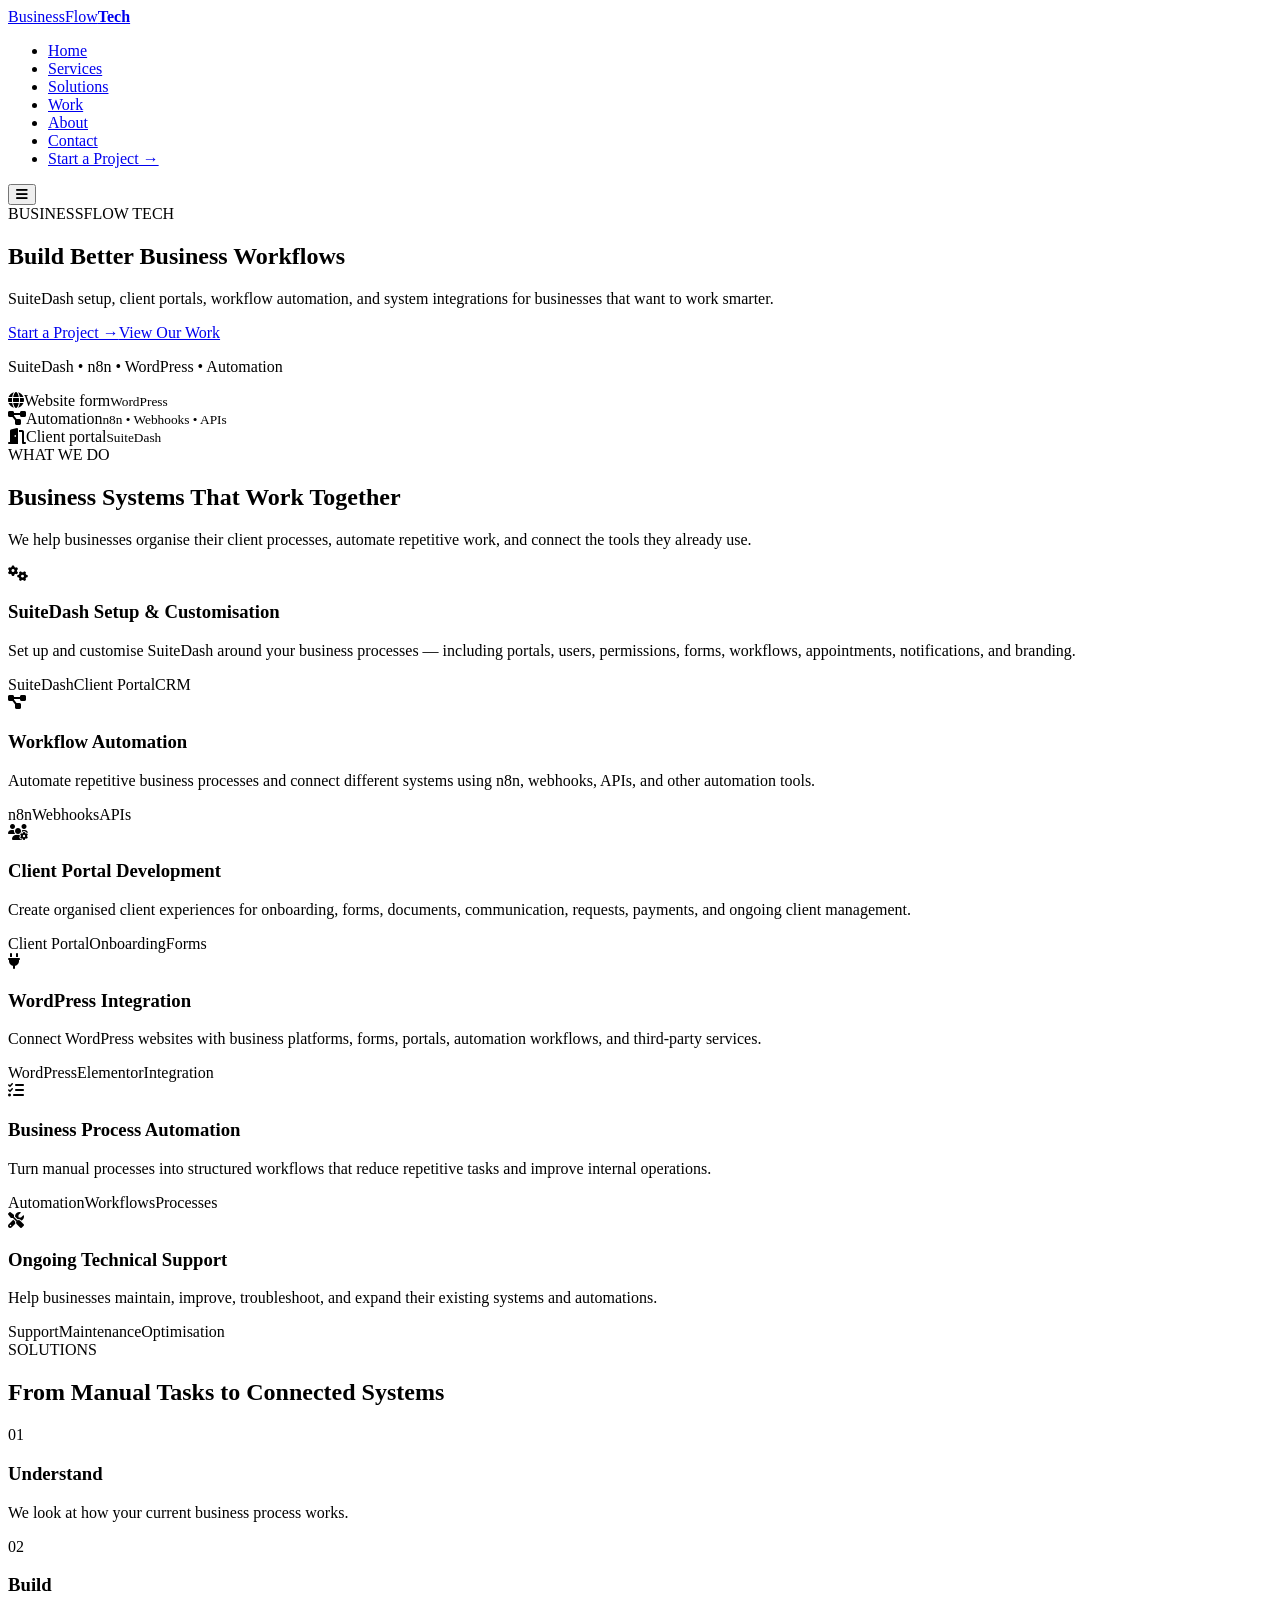
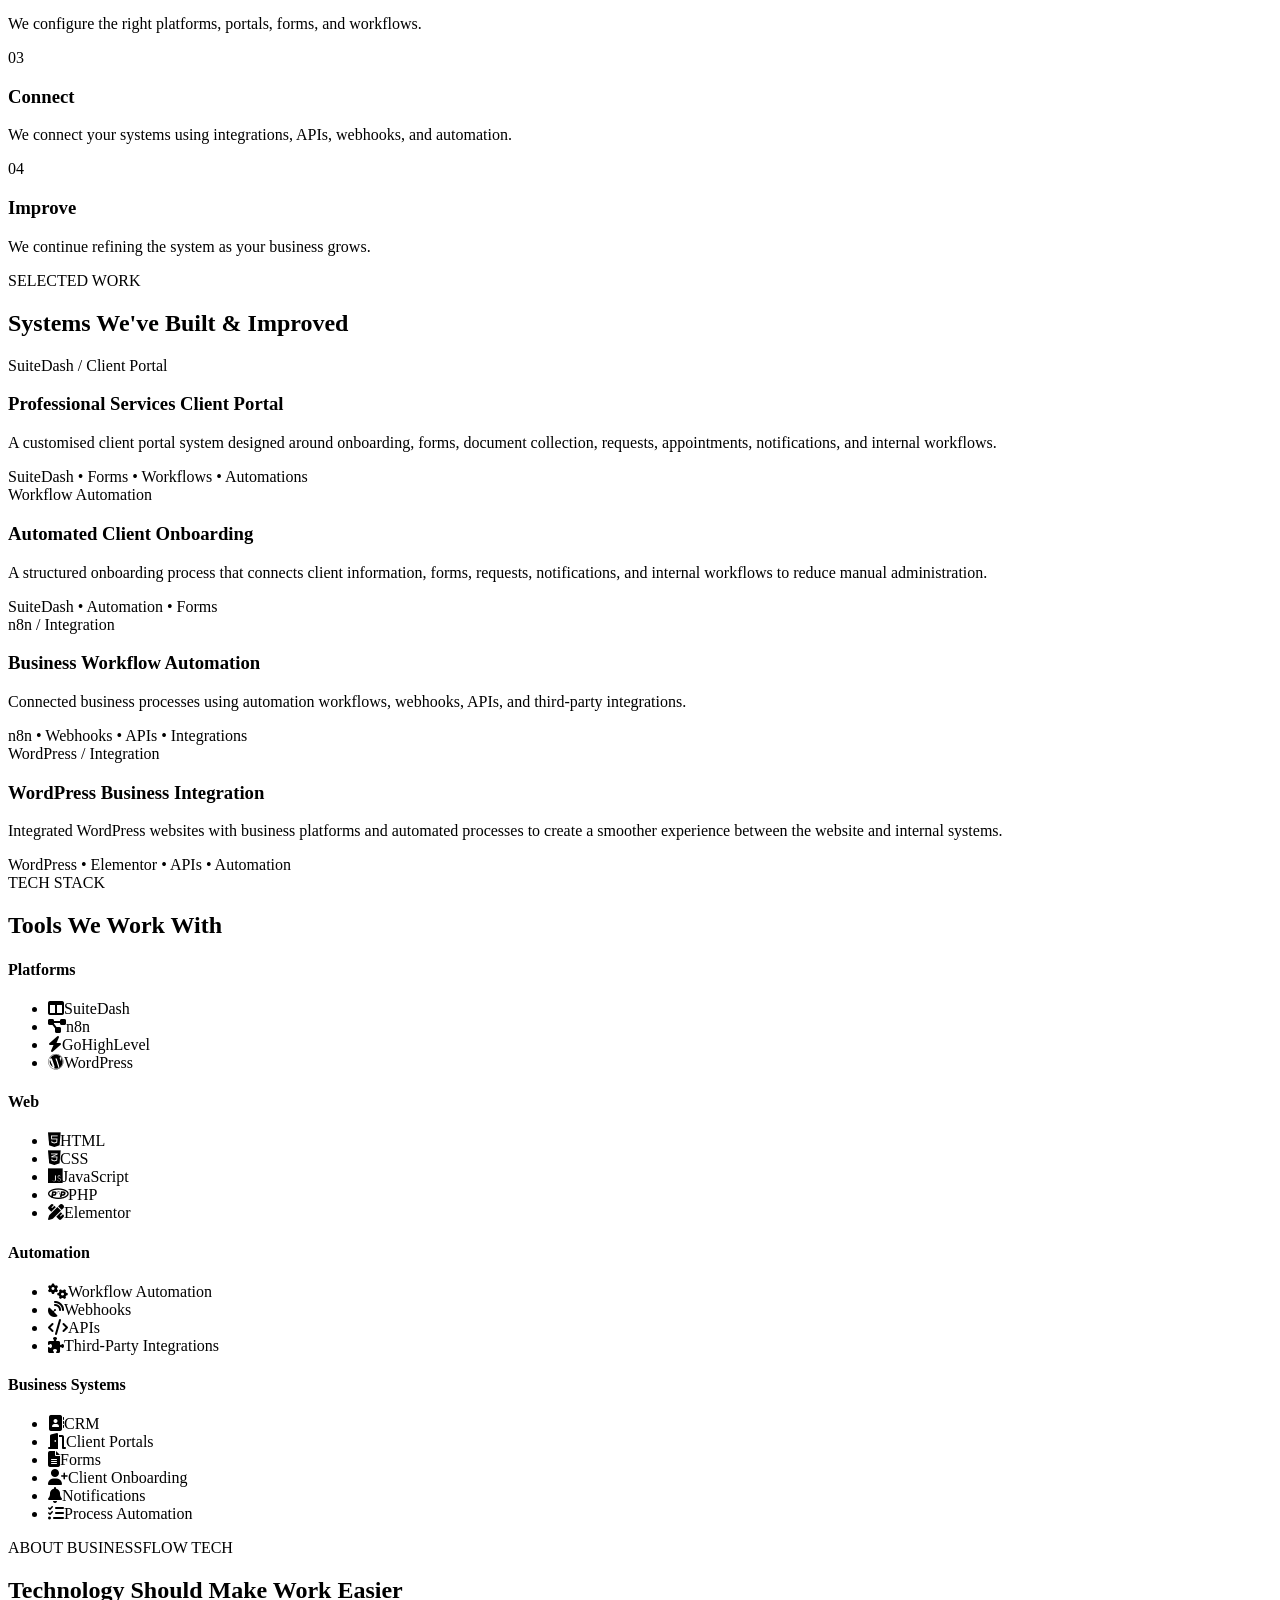
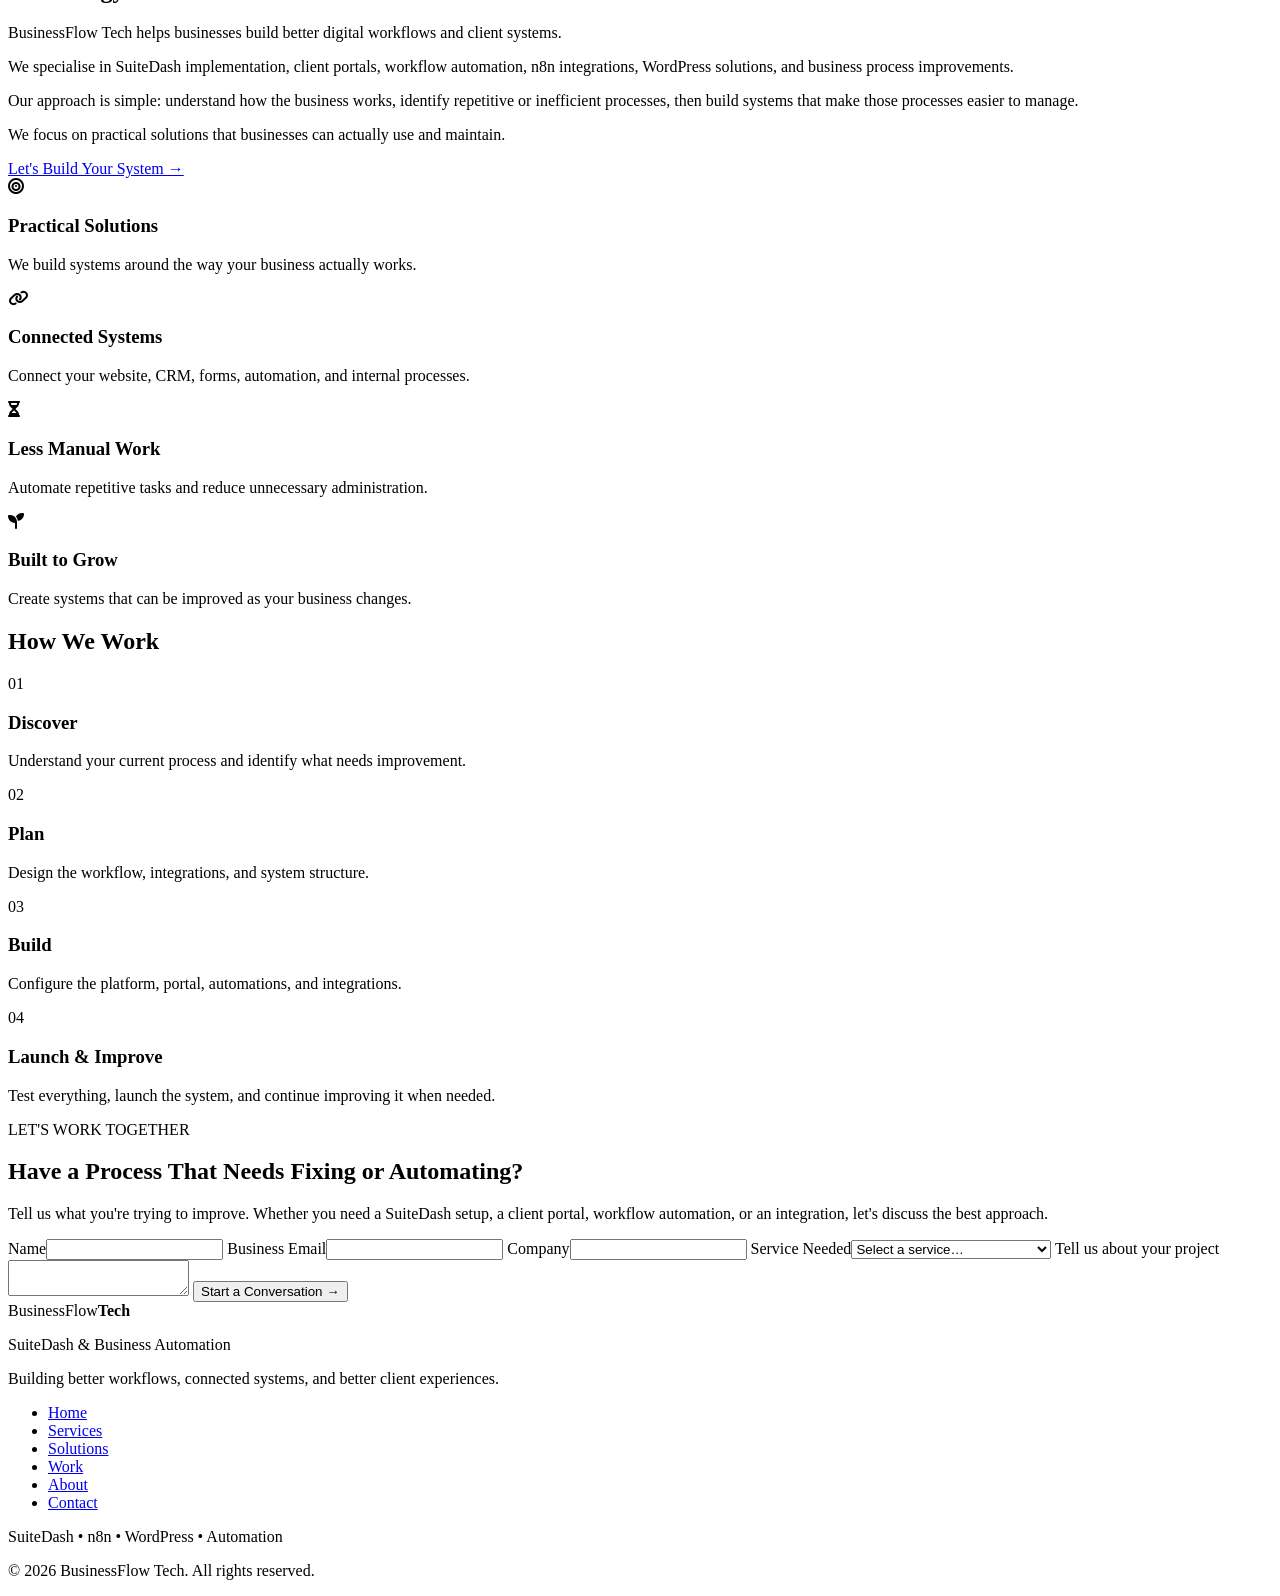
==== index.html @ 563f9fd8 "Update index.html" ====
<!DOCTYPE html>
<html lang="en">
<head>
<meta charset="UTF-8"><meta name="viewport" content="width=device-width,initial-scale=1">
<title>BusinessFlow Tech | SuiteDash &amp; Business Automation</title>
<meta name="description" content="BusinessFlow Tech helps businesses build better client portals, automate workflows, and connect business systems using SuiteDash, n8n, WordPress, and modern integrations.">
<meta property="og:type" content="website">
<meta property="og:title" content="BusinessFlow Tech | SuiteDash &amp; Business Automation">
<meta property="og:description" content="Client portals, workflow automation, and system integrations using SuiteDash, n8n, WordPress, and modern integrations.">
<link rel="icon" type="image/png" href="https://raw.githubusercontent.com/reyrosal123/reyrosal/main/magnific_please-make-an-logo-r-pro_2916178986.png">
<link rel="preconnect" href="https://fonts.googleapis.com"><link rel="preconnect" href="https://fonts.gstatic.com" crossorigin>
<link href="https://fonts.googleapis.com/css2?family=Syne:wght@700;800&family=DM+Sans:wght@400;500;600&display=swap" rel="stylesheet">
<link rel="stylesheet" href="https://cdnjs.cloudflare.com/ajax/libs/font-awesome/6.4.0/css/all.min.css">
<link rel="stylesheet" href="css/style.css">
</head>
<body>
<nav class="nav" aria-label="Main"><div class="wrap">
<a href="#home" class="logo">BusinessFlow<b>Tech</b></a>
<ul class="links" id="links"><li><a href="#home">Home</a></li><li><a href="#services">Services</a></li><li><a href="#solutions">Solutions</a></li><li><a href="#work">Work</a></li><li><a href="#about">About</a></li><li><a href="#contact">Contact</a></li><li><a href="#contact" class="btn btn-p">Start a Project →</a></li></ul>
<button class="burger" id="burger" aria-label="Toggle menu" aria-expanded="false"><i class="fas fa-bars"></i></button>
</div></nav>
<main>
<section class="hero" id="home"><div class="wrap">
<div><div class="eyebrow">BUSINESSFLOW TECH</div>
<h1>Build Better Business Workflows</h1>
<p class="lead">SuiteDash setup, client portals, workflow automation, and system integrations for businesses that want to work smarter.</p>
<div class="btns"><a href="#contact" class="btn btn-p">Start a Project →</a><a href="#work" class="btn btn-g">View Our Work</a></div>
<p class="mini">SuiteDash • n8n • WordPress • Automation</p></div>
<div class="glass flow" aria-hidden="true">
<div class="node"><i class="fas fa-globe"></i><span>Website form<small>WordPress</small></span></div><div class="link-line"></div>
<div class="node"><i class="fas fa-diagram-project"></i><span>Automation<small>n8n • Webhooks • APIs</small></span></div><div class="link-line"></div>
<div class="node"><i class="fas fa-door-open"></i><span>Client portal<small>SuiteDash</small></span></div></div>
</div></section>
<section class="alt" id="services"><div class="wrap"><div class="head"><div class="eyebrow">WHAT WE DO</div><h2>Business Systems That Work Together</h2><p class="lead">We help businesses organise their client processes, automate repetitive work, and connect the tools they already use.</p></div><div class="g3"><article class="glass card rv"><div class="ic"><i class="fas fa-gears"></i></div><h3>SuiteDash Setup &amp; Customisation</h3><p>Set up and customise SuiteDash around your business processes — including portals, users, permissions, forms, workflows, appointments, notifications, and branding.</p><div class="tags"><span class="tag">SuiteDash</span><span class="tag">Client Portal</span><span class="tag">CRM</span></div></article><article class="glass card rv"><div class="ic"><i class="fas fa-diagram-project"></i></div><h3>Workflow Automation</h3><p>Automate repetitive business processes and connect different systems using n8n, webhooks, APIs, and other automation tools.</p><div class="tags"><span class="tag">n8n</span><span class="tag">Webhooks</span><span class="tag">APIs</span></div></article><article class="glass card rv"><div class="ic"><i class="fas fa-users-gear"></i></div><h3>Client Portal Development</h3><p>Create organised client experiences for onboarding, forms, documents, communication, requests, payments, and ongoing client management.</p><div class="tags"><span class="tag">Client Portal</span><span class="tag">Onboarding</span><span class="tag">Forms</span></div></article><article class="glass card rv"><div class="ic"><i class="fas fa-plug"></i></div><h3>WordPress Integration</h3><p>Connect WordPress websites with business platforms, forms, portals, automation workflows, and third-party services.</p><div class="tags"><span class="tag">WordPress</span><span class="tag">Elementor</span><span class="tag">Integration</span></div></article><article class="glass card rv"><div class="ic"><i class="fas fa-list-check"></i></div><h3>Business Process Automation</h3><p>Turn manual processes into structured workflows that reduce repetitive tasks and improve internal operations.</p><div class="tags"><span class="tag">Automation</span><span class="tag">Workflows</span><span class="tag">Processes</span></div></article><article class="glass card rv"><div class="ic"><i class="fas fa-screwdriver-wrench"></i></div><h3>Ongoing Technical Support</h3><p>Help businesses maintain, improve, troubleshoot, and expand their existing systems and automations.</p><div class="tags"><span class="tag">Support</span><span class="tag">Maintenance</span><span class="tag">Optimisation</span></div></article></div></div></section>
<section id="solutions"><div class="wrap"><div class="head"><div class="eyebrow">SOLUTIONS</div><h2>From Manual Tasks to Connected Systems</h2></div><div class="g4 steps"><div class="step rv"><div class="dot">01</div><h3>Understand</h3><p>We look at how your current business process works.</p></div><div class="step rv"><div class="dot">02</div><h3>Build</h3><p>We configure the right platforms, portals, forms, and workflows.</p></div><div class="step rv"><div class="dot">03</div><h3>Connect</h3><p>We connect your systems using integrations, APIs, webhooks, and automation.</p></div><div class="step rv"><div class="dot">04</div><h3>Improve</h3><p>We continue refining the system as your business grows.</p></div></div></div></section>
<section class="alt" id="work"><div class="wrap"><div class="head"><div class="eyebrow">SELECTED WORK</div><h2>Systems We've Built &amp; Improved</h2></div><div class="g2"><article class="glass card proj rv"><div class="cat">SuiteDash / Client Portal</div><h3>Professional Services Client Portal</h3><p>A customised client portal system designed around onboarding, forms, document collection, requests, appointments, notifications, and internal workflows.</p><div class="tech">SuiteDash • Forms • Workflows • Automations</div></article><article class="glass card proj rv"><div class="cat">Workflow Automation</div><h3>Automated Client Onboarding</h3><p>A structured onboarding process that connects client information, forms, requests, notifications, and internal workflows to reduce manual administration.</p><div class="tech">SuiteDash • Automation • Forms</div></article><article class="glass card proj rv"><div class="cat">n8n / Integration</div><h3>Business Workflow Automation</h3><p>Connected business processes using automation workflows, webhooks, APIs, and third-party integrations.</p><div class="tech">n8n • Webhooks • APIs • Integrations</div></article><article class="glass card proj rv"><div class="cat">WordPress / Integration</div><h3>WordPress Business Integration</h3><p>Integrated WordPress websites with business platforms and automated processes to create a smoother experience between the website and internal systems.</p><div class="tech">WordPress • Elementor • APIs • Automation</div></article></div></div></section>
<section id="stack"><div class="wrap"><div class="head"><div class="eyebrow">TECH STACK</div><h2>Tools We Work With</h2></div><div class="g4"><div class="glass card stack rv"><h4>Platforms</h4><ul><li><i class="fas fa-table-columns"></i>SuiteDash</li><li><i class="fas fa-diagram-project"></i>n8n</li><li><i class="fas fa-bolt"></i>GoHighLevel</li><li><i class="fas fa-brands fa-wordpress"></i>WordPress</li></ul></div><div class="glass card stack rv"><h4>Web</h4><ul><li><i class="fas fa-brands fa-html5"></i>HTML</li><li><i class="fas fa-brands fa-css3-alt"></i>CSS</li><li><i class="fas fa-brands fa-js"></i>JavaScript</li><li><i class="fas fa-brands fa-php"></i>PHP</li><li><i class="fas fa-pen-ruler"></i>Elementor</li></ul></div><div class="glass card stack rv"><h4>Automation</h4><ul><li><i class="fas fa-gears"></i>Workflow Automation</li><li><i class="fas fa-satellite-dish"></i>Webhooks</li><li><i class="fas fa-code"></i>APIs</li><li><i class="fas fa-puzzle-piece"></i>Third-Party Integrations</li></ul></div><div class="glass card stack rv"><h4>Business Systems</h4><ul><li><i class="fas fa-address-book"></i>CRM</li><li><i class="fas fa-door-open"></i>Client Portals</li><li><i class="fas fa-file-lines"></i>Forms</li><li><i class="fas fa-user-plus"></i>Client Onboarding</li><li><i class="fas fa-bell"></i>Notifications</li><li><i class="fas fa-list-check"></i>Process Automation</li></ul></div></div></div></section>
<section class="alt" id="about"><div class="wrap about"><div class="rv"><div class="eyebrow">ABOUT BUSINESSFLOW TECH</div><h2>Technology Should Make Work Easier</h2>
<p>BusinessFlow Tech helps businesses build better digital workflows and client systems.</p>
<p>We specialise in SuiteDash implementation, client portals, workflow automation, n8n integrations, WordPress solutions, and business process improvements.</p>
<p>Our approach is simple: understand how the business works, identify repetitive or inefficient processes, then build systems that make those processes easier to manage.</p>
<p>We focus on practical solutions that businesses can actually use and maintain.</p>
<a href="#contact" class="btn btn-p">Let's Build Your System →</a></div>
<div><div class="g2" style="grid-template-columns:1fr"><div class="g2" style="grid-template-columns:1fr"><article class="glass card rv"><div class="ic"><i class="fas fa-bullseye"></i></div><h3>Practical Solutions</h3><p>We build systems around the way your business actually works.</p><div class="tags"><span class="tag"></span></div></article><article class="glass card rv"><div class="ic"><i class="fas fa-link"></i></div><h3>Connected Systems</h3><p>Connect your website, CRM, forms, automation, and internal processes.</p><div class="tags"><span class="tag"></span></div></article><article class="glass card rv"><div class="ic"><i class="fas fa-hourglass-half"></i></div><h3>Less Manual Work</h3><p>Automate repetitive tasks and reduce unnecessary administration.</p><div class="tags"><span class="tag"></span></div></article><article class="glass card rv"><div class="ic"><i class="fas fa-seedling"></i></div><h3>Built to Grow</h3><p>Create systems that can be improved as your business changes.</p><div class="tags"><span class="tag"></span></div></article></div></div></div></div></section>
<section id="process"><div class="wrap"><div class="head"><h2>How We Work</h2></div><div class="g4 steps"><div class="step rv"><div class="dot">01</div><h3>Discover</h3><p>Understand your current process and identify what needs improvement.</p></div><div class="step rv"><div class="dot">02</div><h3>Plan</h3><p>Design the workflow, integrations, and system structure.</p></div><div class="step rv"><div class="dot">03</div><h3>Build</h3><p>Configure the platform, portal, automations, and integrations.</p></div><div class="step rv"><div class="dot">04</div><h3>Launch &amp; Improve</h3><p>Test everything, launch the system, and continue improving it when needed.</p></div></div></div></section>
<section class="alt" id="contact"><div class="wrap contact"><div class="rv"><div class="eyebrow">LET'S WORK TOGETHER</div><h2>Have a Process That Needs Fixing or Automating?</h2><p class="lead">Tell us what you're trying to improve. Whether you need a SuiteDash setup, a client portal, workflow automation, or an integration, let's discuss the best approach.</p></div>
<form class="glass" id="contactForm" novalidate>
<label>Name<input name="name" required autocomplete="name"></label>
<label>Business Email<input type="email" name="email" required autocomplete="email"></label>
<label>Company<input name="company" autocomplete="organization"></label>
<label>Service Needed<select name="service"><option value="">Select a service…</option><option>SuiteDash Setup</option><option>SuiteDash Customisation</option><option>Client Portal</option><option>Workflow Automation</option><option>n8n Automation</option><option>WordPress Integration</option><option>Business Process Automation</option><option>Ongoing Support</option><option>Other</option></select></label>
<label>Tell us about your project<textarea name="message" required></textarea></label>
<button class="btn btn-p" id="submitBtn" type="submit">Start a Conversation →</button></form></div></section>
</main>
<footer><div class="wrap"><div class="fgrid"><div><div class="logo">BusinessFlow<b>Tech</b></div><p>SuiteDash &amp; Business Automation</p><p>Building better workflows, connected systems, and better client experiences.</p></div><ul><li><a href="#home">Home</a></li><li><a href="#services">Services</a></li><li><a href="#solutions">Solutions</a></li><li><a href="#work">Work</a></li><li><a href="#about">About</a></li><li><a href="#contact">Contact</a></li></ul></div>
<p class="copy">SuiteDash • n8n • WordPress • Automation</p><p class="copy">© 2026 BusinessFlow Tech. All rights reserved.</p></div></footer>
<div class="toast" id="toast" role="status" aria-live="polite"></div>
<script src="js/main.js"></script>
</body></html>
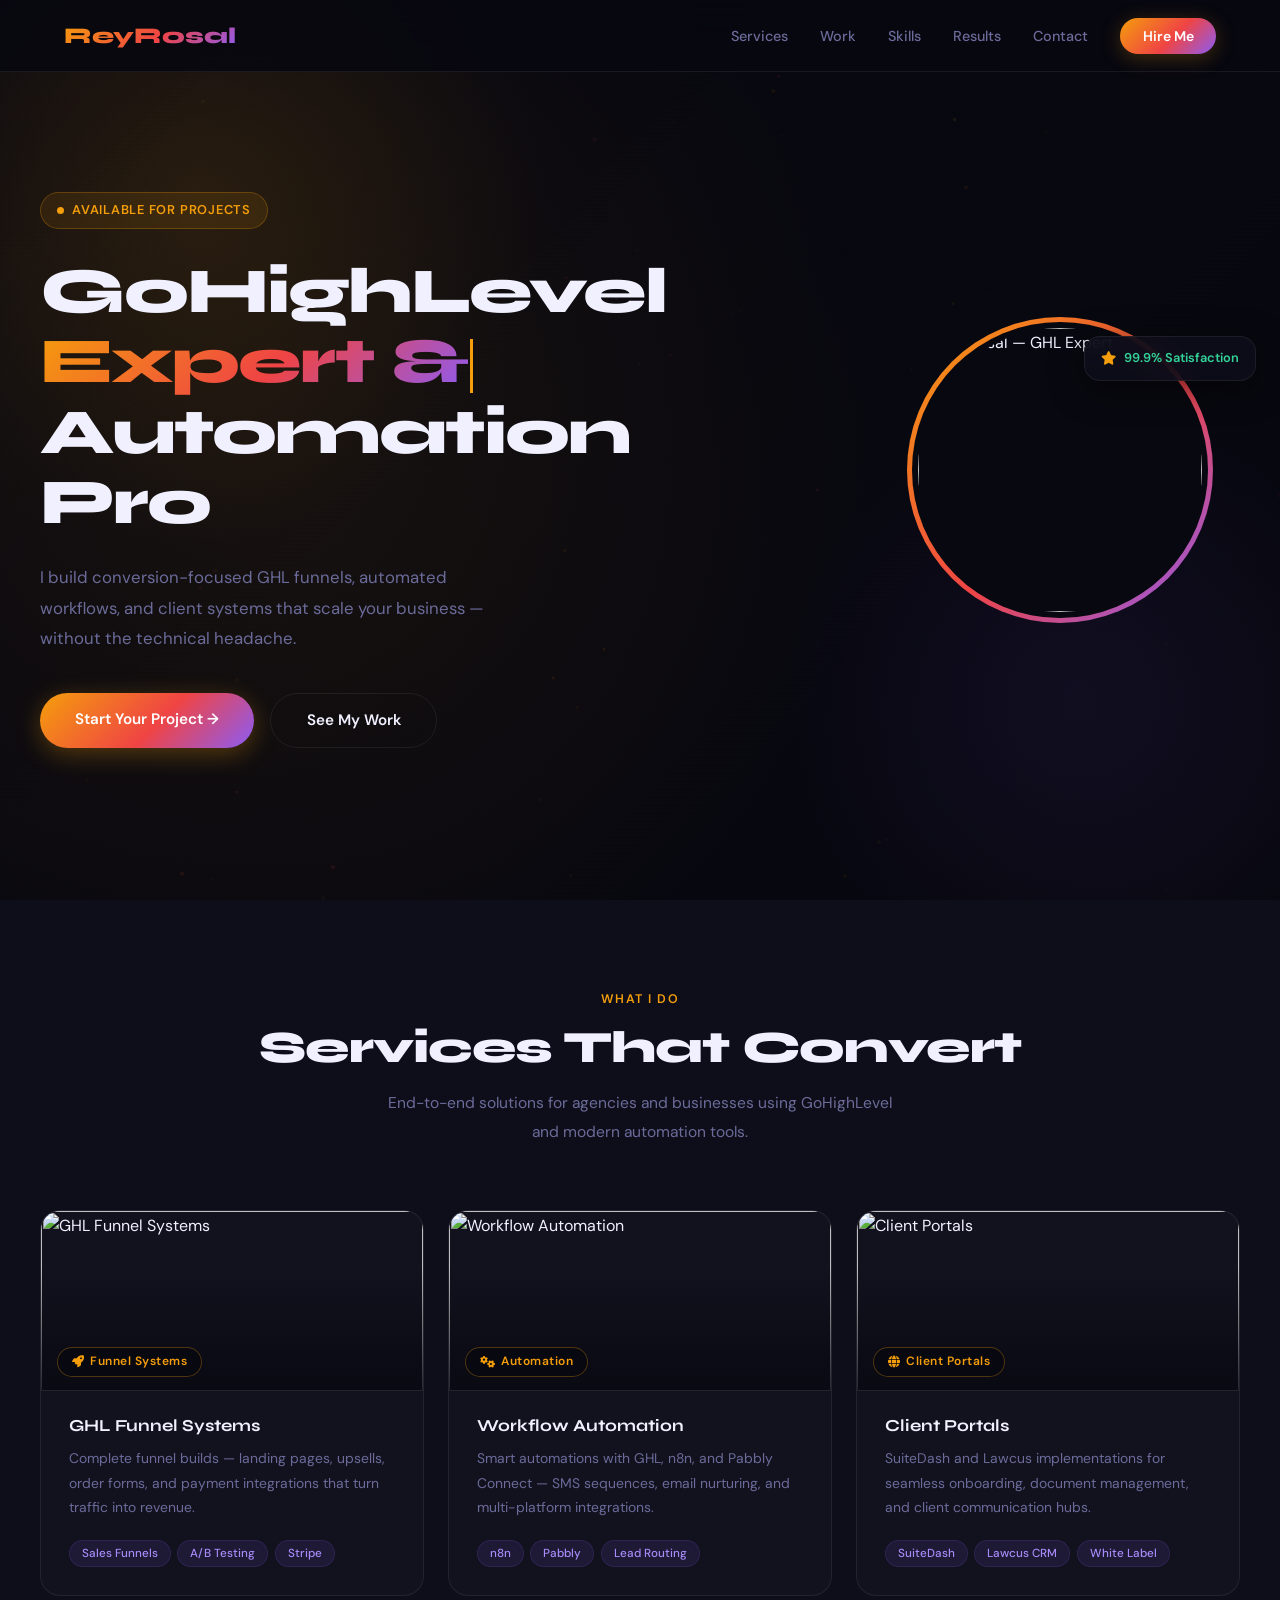
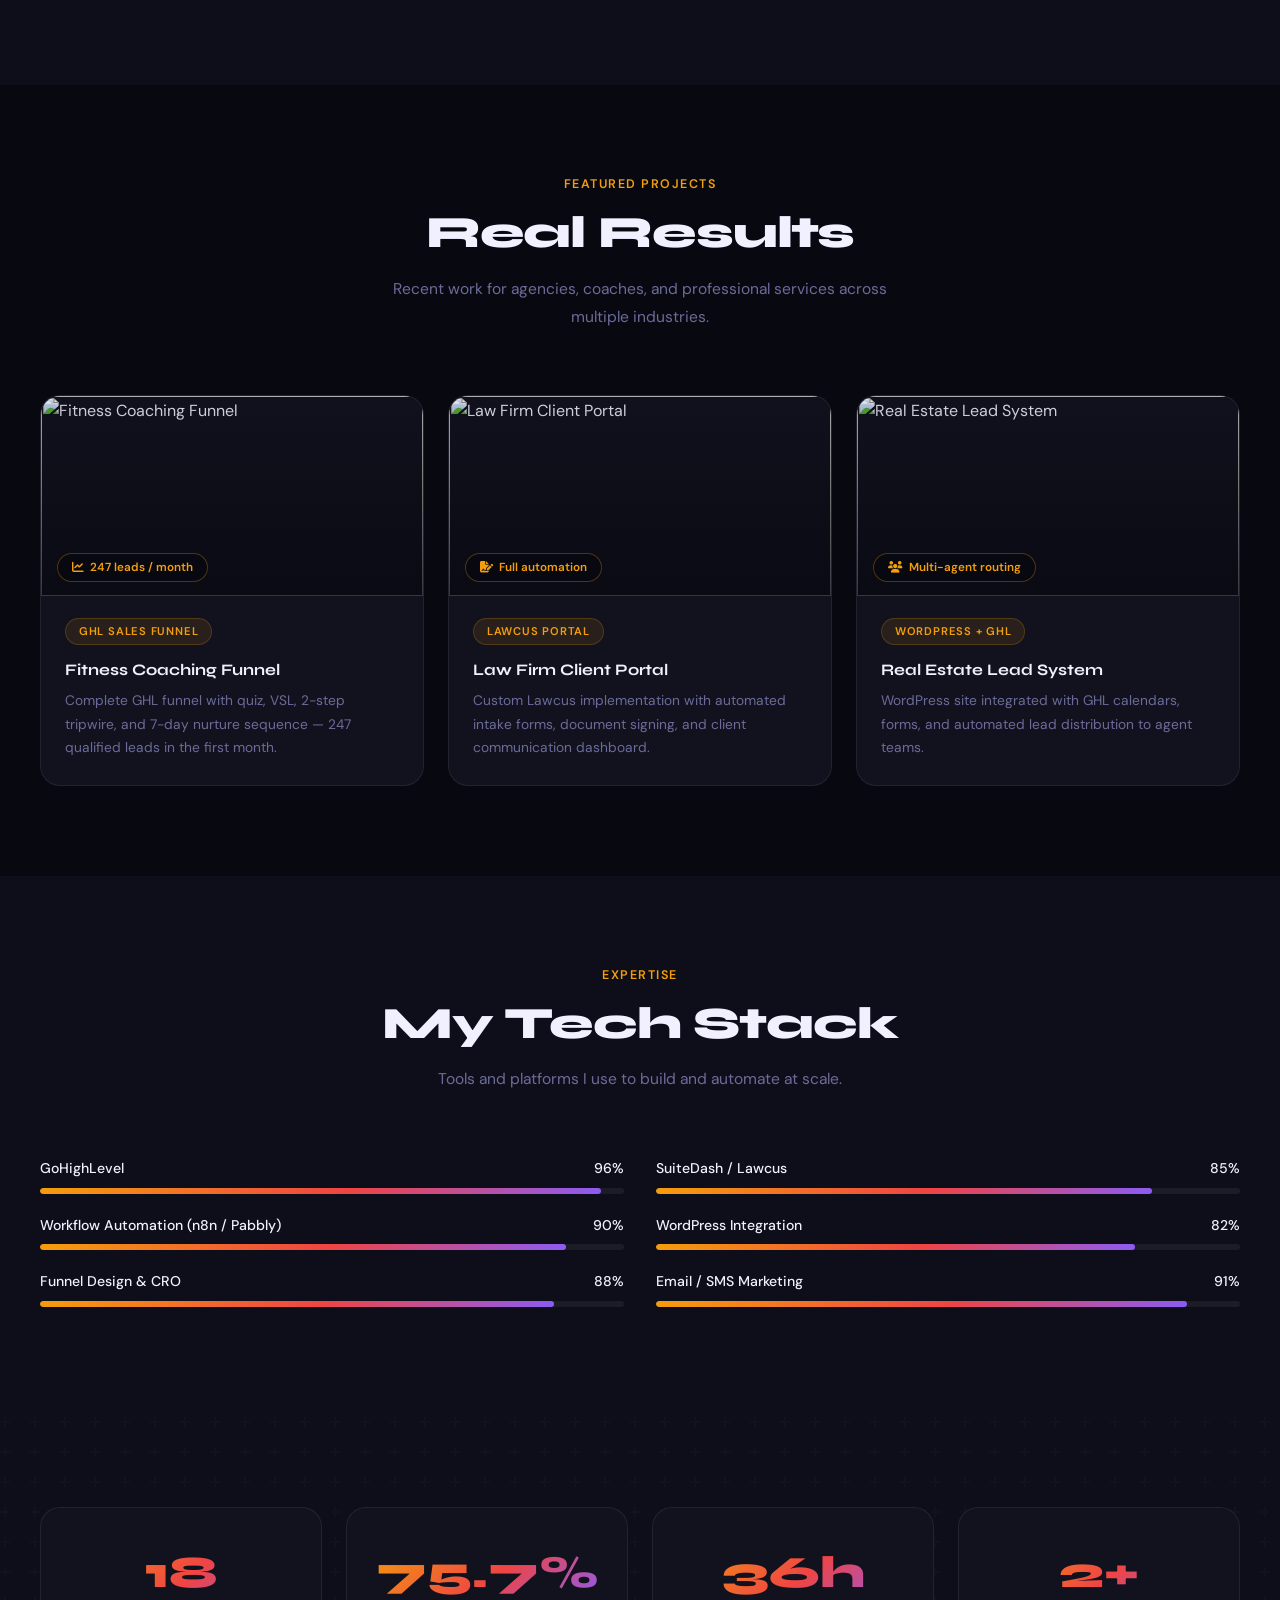
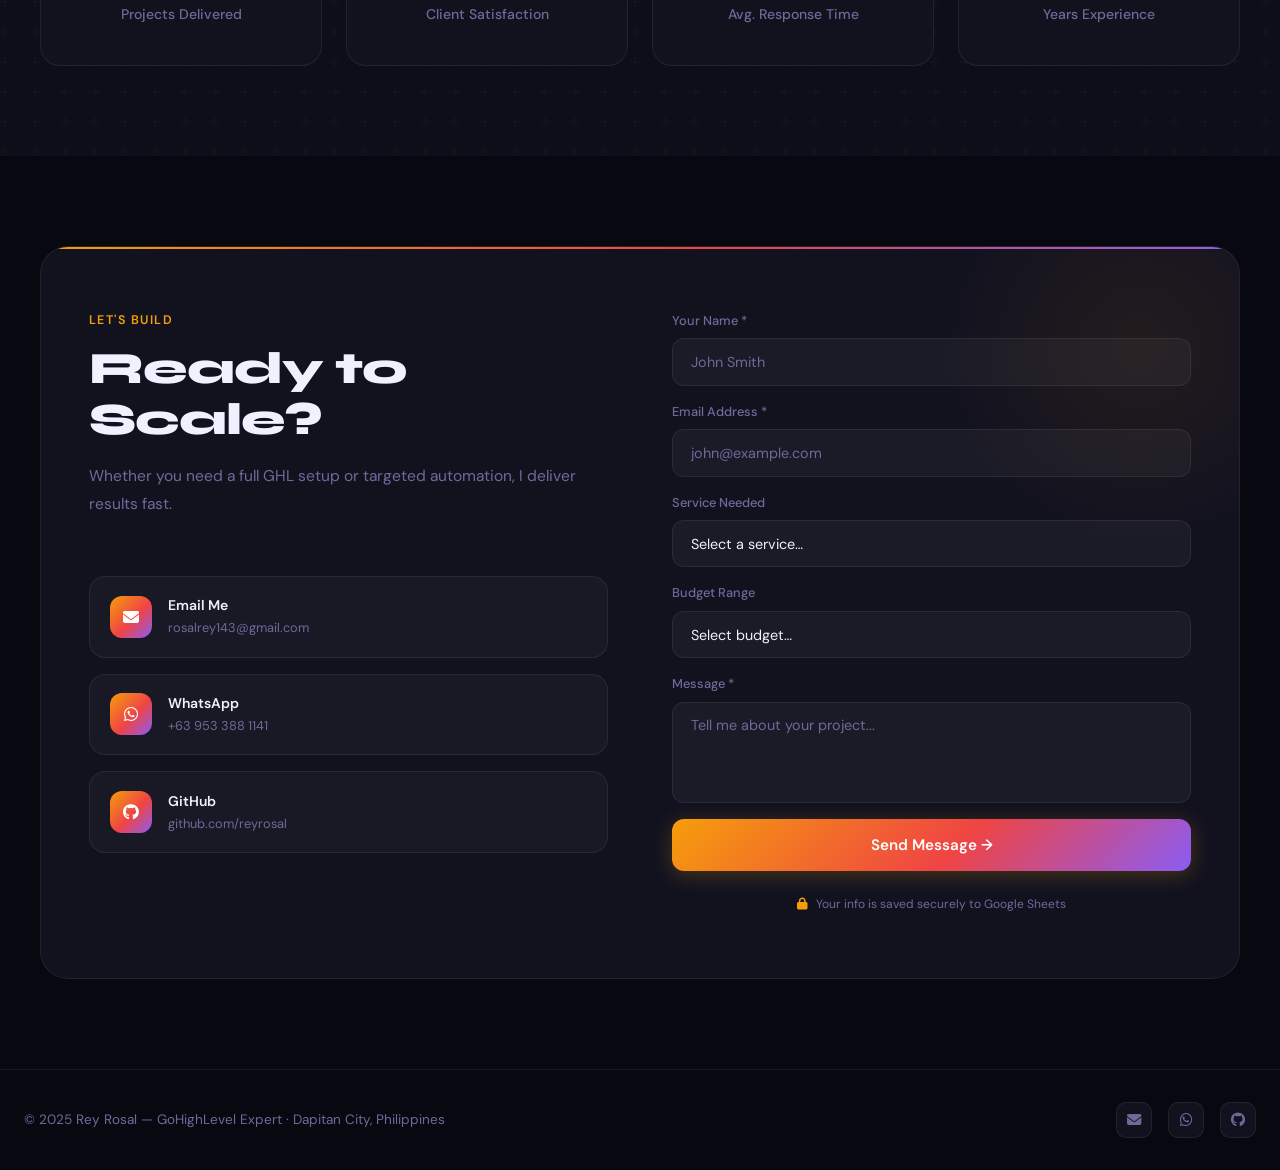
==== commit 2f6d2992: "Update index.html" ====
--- a/index.html
+++ b/index.html
@@ -1,59 +1,931 @@
-<!DOCTYPE html>
 <html lang="en">
 <head>
-<meta charset="UTF-8"><meta name="viewport" content="width=device-width,initial-scale=1">
-<title>BusinessFlow Tech | SuiteDash &amp; Business Automation</title>
-<meta name="description" content="BusinessFlow Tech helps businesses build better client portals, automate workflows, and connect business systems using SuiteDash, n8n, WordPress, and modern integrations.">
-<meta property="og:type" content="website">
-<meta property="og:title" content="BusinessFlow Tech | SuiteDash &amp; Business Automation">
-<meta property="og:description" content="Client portals, workflow automation, and system integrations using SuiteDash, n8n, WordPress, and modern integrations.">
-<link rel="icon" type="image/png" href="https://raw.githubusercontent.com/reyrosal123/reyrosal/main/magnific_please-make-an-logo-r-pro_2916178986.png">
-<link rel="preconnect" href="https://fonts.googleapis.com"><link rel="preconnect" href="https://fonts.gstatic.com" crossorigin>
-<link href="https://fonts.googleapis.com/css2?family=Syne:wght@700;800&family=DM+Sans:wght@400;500;600&display=swap" rel="stylesheet">
+<meta charset="UTF-8" />
+<meta name="viewport" content="width=device-width, initial-scale=1.0" />
+<title>Rey Rosal — GoHighLevel Expert & Automation Specialist</title>
+<link rel="icon" type="image/png" href="https://raw.githubusercontent.com/reyrosal123/reyrosal/main/magnific_please-make-an-logo-r-pro_2916178986.png" />
+<link href="https://fonts.googleapis.com/css2?family=Syne:wght@700;800&family=DM+Sans:wght@300;400;500;600&display=swap" rel="stylesheet" />
 <link rel="stylesheet" href="https://cdnjs.cloudflare.com/ajax/libs/font-awesome/6.4.0/css/all.min.css">
-<link rel="stylesheet" href="css/style.css">
+<style>
+:root {
+  --bg: #080810;
+  --surface: #0e0e1a;
+  --card: #12121f;
+  --border: rgba(255,255,255,0.07);
+  --white: #f0f0ff;
+  --muted: #6b6b9a;
+  --amber: #f59e0b;
+  --grad: linear-gradient(135deg, #f59e0b 0%, #ef4444 55%, #8b5cf6 100%);
+}
+*,*::before,*::after{margin:0;padding:0;box-sizing:border-box;}
+html{scroll-behavior:smooth;scroll-padding-top:72px;}
+body{font-family:'DM Sans',sans-serif;background:var(--bg);color:var(--white);overflow-x:hidden;line-height:1.6;}
+
+/* ── CANVAS PARTICLES ── */
+#particles-canvas{position:fixed;top:0;left:0;width:100%;height:100%;z-index:0;pointer-events:none;}
+
+/* ── CURSOR GLOW ── */
+.cursor-glow{position:fixed;width:300px;height:300px;border-radius:50%;background:radial-gradient(circle,rgba(245,158,11,.08) 0%,transparent 70%);pointer-events:none;z-index:1;transform:translate(-50%,-50%);transition:opacity .3s;}
+
+/* NAV */
+.nav{position:fixed;top:0;left:0;right:0;z-index:999;background:rgba(8,8,16,0.85);backdrop-filter:blur(24px);border-bottom:1px solid var(--border);height:72px;display:flex;align-items:center;transition:box-shadow .3s;}
+.nav.scrolled{box-shadow:0 4px 40px rgba(245,158,11,.08);}
+.nav-inner{width:100%;max-width:1200px;margin:0 auto;padding:0 1.5rem;display:flex;justify-content:space-between;align-items:center;}
+.logo{font-family:'Syne',sans-serif;font-weight:800;font-size:1.4rem;background:var(--grad);-webkit-background-clip:text;-webkit-text-fill-color:transparent;background-clip:text;text-decoration:none;position:relative;z-index:1;}
+.nav-links{display:flex;list-style:none;gap:2rem;align-items:center;}
+.nav-links a{color:var(--muted);text-decoration:none;font-weight:500;font-size:0.9rem;transition:color .2s;position:relative;}
+.nav-links a:not(.nav-cta)::after{content:'';position:absolute;bottom:-4px;left:0;width:0;height:1.5px;background:var(--amber);transition:width .3s;}
+.nav-links a:not(.nav-cta):hover{color:var(--white);}
+.nav-links a:not(.nav-cta):hover::after{width:100%;}
+.nav-cta{background:var(--grad)!important;color:white!important;-webkit-text-fill-color:white!important;padding:.55rem 1.4rem;border-radius:100px;font-weight:600!important;font-size:.875rem!important;box-shadow:0 4px 20px rgba(245,158,11,.25);transition:transform .2s,box-shadow .2s!important;}
+.nav-cta:hover{transform:translateY(-2px) scale(1.04)!important;box-shadow:0 8px 28px rgba(245,158,11,.4)!important;}
+
+/* HAMBURGER */
+.hamburger{display:none;flex-direction:column;justify-content:center;gap:5px;width:40px;height:40px;background:none;border:none;cursor:pointer;padding:6px;}
+.hamburger span{display:block;width:100%;height:2px;background:var(--white);border-radius:2px;transition:all .3s ease;transform-origin:center;}
+.hamburger.open span:nth-child(1){transform:translateY(7px) rotate(45deg);}
+.hamburger.open span:nth-child(2){opacity:0;transform:scaleX(0);}
+.hamburger.open span:nth-child(3){transform:translateY(-7px) rotate(-45deg);}
+.mobile-menu{display:none;position:fixed;top:72px;left:0;right:0;bottom:0;background:rgba(8,8,16,.98);backdrop-filter:blur(24px);z-index:998;flex-direction:column;align-items:center;justify-content:center;gap:2.5rem;}
+.mobile-menu.open{display:flex;}
+.mobile-menu a{color:var(--white);text-decoration:none;font-family:'Syne',sans-serif;font-size:2rem;font-weight:700;transition:opacity .2s;opacity:0;transform:translateY(20px);}
+.mobile-menu.open a{animation:mobFadeIn .4s forwards;}
+.mobile-menu.open a:nth-child(1){animation-delay:.05s;}
+.mobile-menu.open a:nth-child(2){animation-delay:.1s;}
+.mobile-menu.open a:nth-child(3){animation-delay:.15s;}
+.mobile-menu.open a:nth-child(4){animation-delay:.2s;}
+.mobile-menu.open a:nth-child(5){animation-delay:.25s;}
+@keyframes mobFadeIn{to{opacity:1;transform:translateY(0);}}
+.mobile-menu a:hover{opacity:.6;}
+.mob-cta{background:var(--grad);padding:1rem 3rem!important;border-radius:100px;font-size:1.1rem!important;-webkit-text-fill-color:white!important;}
+
+/* ── HERO ── */
+.hero{min-height:100vh;display:flex;align-items:center;padding:100px 1.5rem 60px;position:relative;overflow:hidden;}
+.hero-bg-img{position:absolute;inset:0;z-index:0;background-image:url('https://github.com/reyrosal123/myportfolio/blob/main/hero%20image.png?raw=true');background-size:cover;background-position:center center;background-repeat:no-repeat;transform:scale(1.04);animation:heroZoom 18s ease-in-out infinite alternate;}
+@keyframes heroZoom{0%{transform:scale(1.04);}100%{transform:scale(1.12);}}
+.hero-bg-overlay{position:absolute;inset:0;z-index:1;background:linear-gradient(135deg,rgba(8,8,16,.93) 0%,rgba(8,8,16,.68) 50%,rgba(8,8,16,.88) 100%);}
+.hero-bg-vignette{position:absolute;inset:0;z-index:1;background:radial-gradient(ellipse 70% 100% at 20% 50%,rgba(245,158,11,.07) 0%,transparent 70%);}
+.hero-bg-scanlines{position:absolute;inset:0;z-index:1;background-image:repeating-linear-gradient(0deg,transparent,transparent 2px,rgba(0,0,0,.03) 2px,rgba(0,0,0,.03) 4px);pointer-events:none;}
+.hero-glow-1{position:absolute;width:700px;height:700px;border-radius:50%;background:radial-gradient(circle,rgba(245,158,11,.10) 0%,transparent 70%);top:-150px;left:-150px;pointer-events:none;animation:driftA 12s ease-in-out infinite;z-index:2;}
+.hero-glow-2{position:absolute;width:600px;height:600px;border-radius:50%;background:radial-gradient(circle,rgba(139,92,246,.08) 0%,transparent 70%);bottom:-100px;right:-100px;pointer-events:none;animation:driftB 15s ease-in-out infinite;z-index:2;}
+@keyframes driftA{0%,100%{transform:translate(0,0);}50%{transform:translate(40px,30px);}}
+@keyframes driftB{0%,100%{transform:translate(0,0);}50%{transform:translate(-30px,-20px);}}
+.hero-inner{max-width:1200px;margin:0 auto;width:100%;display:grid;grid-template-columns:1fr 360px;gap:4rem;align-items:center;position:relative;z-index:3;}
+
+/* ── HERO TEXT ANIMATION ── */
+.hero-content{opacity:0;animation:heroSlideIn .9s cubic-bezier(.22,1,.36,1) .2s forwards;}
+@keyframes heroSlideIn{from{opacity:0;transform:translateX(-40px);}to{opacity:1;transform:translateX(0);}}
+
+.hero-badge{display:inline-flex;align-items:center;gap:.5rem;background:rgba(245,158,11,.1);border:1px solid rgba(245,158,11,.25);color:var(--amber);padding:.45rem 1rem;border-radius:100px;font-size:.8rem;font-weight:600;letter-spacing:.06em;text-transform:uppercase;margin-bottom:1.75rem;}
+.hero-badge .dot{width:7px;height:7px;border-radius:50%;background:var(--amber);animation:pulse 2s infinite;flex-shrink:0;}
+@keyframes pulse{0%,100%{box-shadow:0 0 0 0 rgba(245,158,11,.5);}50%{box-shadow:0 0 0 8px rgba(245,158,11,0);}}
+
+.hero-title{font-family:'Syne',sans-serif;font-size:clamp(2.5rem,5vw,4.2rem);font-weight:800;line-height:1.1;letter-spacing:-.03em;margin-bottom:1.5rem;color:var(--white);width:100%;max-width:600px;}
+.hero-title span.grad{background:var(--grad);-webkit-background-clip:text;-webkit-text-fill-color:transparent;background-clip:text;}
+
+/* typed cursor */
+.typed-cursor{display:inline-block;width:3px;height:.85em;background:var(--amber);margin-left:2px;vertical-align:middle;animation:blink .8s step-end infinite;}
+@keyframes blink{0%,100%{opacity:1;}50%{opacity:0;}}
+
+.hero-sub{font-size:1.05rem;color:var(--muted);max-width:480px;margin-bottom:2.5rem;font-weight:400;line-height:1.8;}
+.hero-btns{display:flex;gap:1rem;flex-wrap:wrap;}
+.btn-primary{background:var(--grad);color:white;padding:.9rem 2.2rem;border-radius:100px;font-weight:600;text-decoration:none;font-size:.95rem;transition:transform .25s,box-shadow .25s;box-shadow:0 6px 24px rgba(245,158,11,.3);white-space:nowrap;display:inline-block;position:relative;overflow:hidden;}
+.btn-primary::after{content:'';position:absolute;inset:0;background:rgba(255,255,255,.15);transform:translateX(-110%) skewX(-20deg);transition:transform .45s;}
+.btn-primary:hover::after{transform:translateX(110%) skewX(-20deg);}
+.btn-primary:hover{transform:translateY(-3px) scale(1.02);box-shadow:0 14px 36px rgba(245,158,11,.4);}
+.btn-ghost{color:var(--white);padding:.9rem 2.2rem;border-radius:100px;font-weight:600;text-decoration:none;font-size:.95rem;border:1.5px solid var(--border);transition:border-color .2s,background .2s,transform .2s;white-space:nowrap;display:inline-block;}
+.btn-ghost:hover{border-color:rgba(255,255,255,.3);background:rgba(255,255,255,.06);transform:translateY(-2px);}
+
+/* HERO PHOTO */
+.hero-photo-wrap{position:relative;display:flex;justify-content:center;align-items:center;opacity:0;animation:heroPhotoIn 1s cubic-bezier(.22,1,.36,1) .5s forwards;}
+@keyframes heroPhotoIn{from{opacity:0;transform:scale(.85) translateY(20px);}to{opacity:1;transform:scale(1) translateY(0);}}
+.hero-photo-ring{position:relative;width:300px;height:300px;flex-shrink:0;}
+.hero-photo-ring::before{content:'';position:absolute;inset:-3px;border-radius:50%;background:var(--grad);animation:spin 8s linear infinite;z-index:0;}
+@keyframes spin{to{transform:rotate(360deg);}}
+.hero-photo-ring::after{content:'';position:absolute;inset:2px;border-radius:50%;background:var(--bg);z-index:1;}
+.hero-photo{position:absolute;inset:8px;border-radius:50%;overflow:hidden;z-index:2;animation:floaty 6s ease-in-out infinite;aspect-ratio:1/1;}
+.hero-photo img{width:100%;height:100%;object-fit:cover;object-position:center top;display:block;}
+@keyframes floaty{0%,100%{transform:translateY(0);}50%{transform:translateY(-14px);}}
+.hero-badge-float{position:absolute;z-index:3;background:rgba(14,14,26,.9);border:1px solid var(--border);border-radius:16px;padding:.7rem 1rem;display:flex;align-items:center;gap:.5rem;font-size:.8rem;font-weight:600;backdrop-filter:blur(12px);box-shadow:0 8px 32px rgba(0,0,0,.5);width:max-content;white-space:nowrap;animation:floatBadge 5s ease-in-out infinite;}
+.badge-f2{top:16px;right:-16px;color:#34d399;animation-delay:.8s;}
+@keyframes floatBadge{0%,100%{transform:translateY(0) rotate(-1deg);}50%{transform:translateY(-8px) rotate(1deg);}}
+
+/* ── SECTIONS ── */
+.section{padding:90px 1.5rem;position:relative;z-index:2;}
+.container{max-width:1200px;margin:0 auto;}
+.section-eyebrow{color:var(--amber);font-size:.78rem;font-weight:600;letter-spacing:.12em;text-transform:uppercase;margin-bottom:.75rem;}
+.section-title{font-family:'Syne',sans-serif;font-size:clamp(1.8rem,3.5vw,2.8rem);font-weight:800;letter-spacing:-.025em;line-height:1.15;margin-bottom:1rem;color:var(--white);}
+.section-desc{color:var(--muted);font-size:.975rem;max-width:520px;line-height:1.8;}
+.section-head-center{text-align:center;margin-bottom:4rem;}
+.section-head-center .section-desc{margin:0 auto;}
+
+/* ── SERVICES ── */
+.services-bg{background:var(--surface);}
+.services-grid{display:grid;grid-template-columns:repeat(3,1fr);gap:1.5rem;margin-top:3.5rem;}
+.svc-card{background:var(--card);border:1px solid var(--border);border-radius:20px;overflow:hidden;transition:transform .35s cubic-bezier(.22,1,.36,1),border-color .3s,box-shadow .35s;position:relative;}
+.svc-card::before{content:'';position:absolute;inset:0;background:radial-gradient(circle at var(--mx,50%) var(--my,50%),rgba(245,158,11,.06) 0%,transparent 60%);opacity:0;transition:opacity .3s;z-index:1;pointer-events:none;}
+.svc-card:hover::before{opacity:1;}
+.svc-card::after{content:'';position:absolute;top:0;left:0;right:0;height:3px;background:var(--grad);transform:scaleX(0);transform-origin:left;transition:transform .4s cubic-bezier(.22,1,.36,1);z-index:2;}
+.svc-card:hover{transform:translateY(-10px) scale(1.01);border-color:rgba(245,158,11,.22);box-shadow:0 30px 60px rgba(0,0,0,.5);}
+.svc-card:hover::after{transform:scaleX(1);}
+
+/* Image top area */
+.svc-img-wrap{position:relative;height:180px;overflow:hidden;flex-shrink:0;}
+.svc-img{width:100%;height:100%;object-fit:cover;object-position:center;display:block;transition:transform .6s cubic-bezier(.22,1,.36,1);}
+.svc-card:hover .svc-img{transform:scale(1.08);}
+.svc-img-overlay{position:absolute;inset:0;background:linear-gradient(180deg,rgba(8,8,16,0) 30%,rgba(8,8,16,.85) 100%);z-index:1;}
+.svc-img-badge{position:absolute;bottom:.85rem;left:1rem;z-index:2;background:rgba(8,8,16,.7);backdrop-filter:blur(10px);border:1px solid rgba(245,158,11,.3);color:var(--amber);font-size:.75rem;font-weight:600;padding:.3rem .85rem;border-radius:100px;display:flex;align-items:center;gap:.4rem;letter-spacing:.04em;transition:background .3s,border-color .3s;}
+.svc-card:hover .svc-img-badge{background:rgba(245,158,11,.15);border-color:rgba(245,158,11,.5);}
+
+/* Card body */
+.svc-body{padding:1.5rem 1.75rem 1.75rem;position:relative;z-index:1;}
+.svc-body h3{font-family:'Syne',sans-serif;font-size:1.05rem;font-weight:700;margin-bottom:.6rem;color:var(--white);line-height:1.3;}
+.svc-body p{color:var(--muted);font-size:.87rem;line-height:1.75;margin-bottom:1.25rem;}
+.tags{display:flex;flex-wrap:wrap;gap:.4rem;}
+.tag{background:rgba(139,92,246,.1);color:#a78bfa;padding:.2rem .75rem;border-radius:100px;font-size:.73rem;font-weight:500;white-space:nowrap;border:1px solid rgba(139,92,246,.15);transition:background .2s;}
+.svc-card:hover .tag{background:rgba(139,92,246,.18);}
+
+/* ── PORTFOLIO ── */
+.portfolio-grid{display:grid;grid-template-columns:repeat(3,1fr);gap:1.5rem;margin-top:3.5rem;}
+.port-card{background:var(--card);border:1px solid var(--border);border-radius:20px;overflow:hidden;transition:transform .35s cubic-bezier(.22,1,.36,1),box-shadow .35s,border-color .3s;}
+.port-card:hover{transform:translateY(-8px) scale(1.015);box-shadow:0 32px 56px rgba(0,0,0,.5);border-color:rgba(245,158,11,.22);}
+.port-thumb{height:200px;position:relative;overflow:hidden;background:#12121f;}
+.port-thumb-img{width:100%;height:100%;object-fit:cover;object-position:center;display:block;transition:transform .6s cubic-bezier(.22,1,.36,1);}
+.port-card:hover .port-thumb-img{transform:scale(1.1);}
+.port-thumb-overlay{position:absolute;inset:0;background:linear-gradient(180deg,rgba(8,8,16,.1) 0%,rgba(8,8,16,.75) 100%);z-index:1;transition:opacity .3s;}
+.port-card:hover .port-thumb-overlay{opacity:.85;}
+.port-thumb-shine{position:absolute;inset:0;background:linear-gradient(135deg,rgba(255,255,255,.07) 0%,transparent 60%);transform:translateX(-100%);transition:transform .5s;z-index:2;}
+.port-card:hover .port-thumb-shine{transform:translateX(100%);}
+.port-thumb-result{position:absolute;bottom:.85rem;left:1rem;z-index:3;background:rgba(8,8,16,.75);backdrop-filter:blur(10px);border:1px solid rgba(245,158,11,.3);color:var(--amber);font-size:.73rem;font-weight:600;padding:.28rem .85rem;border-radius:100px;display:flex;align-items:center;gap:.4rem;transition:background .3s,border-color .3s;}
+.port-card:hover .port-thumb-result{background:rgba(245,158,11,.15);border-color:rgba(245,158,11,.55);}
+.port-body{padding:1.4rem 1.5rem 1.6rem;}
+.port-badge{display:inline-block;background:rgba(245,158,11,.1);color:var(--amber);font-size:.7rem;font-weight:600;letter-spacing:.07em;text-transform:uppercase;padding:.22rem .8rem;border-radius:100px;margin-bottom:.85rem;border:1px solid rgba(245,158,11,.2);white-space:nowrap;}
+.port-body h3{font-family:'Syne',sans-serif;font-size:1rem;font-weight:700;margin-bottom:.55rem;color:var(--white);line-height:1.35;}
+.port-body p{color:var(--muted);font-size:.86rem;line-height:1.7;}
+
+/* ── STATS ── */
+.stats-section{background:var(--surface);position:relative;overflow:hidden;}
+.stats-section::before{content:'';position:absolute;inset:0;background:url("data:image/svg+xml,%3Csvg width='60' height='60' viewBox='0 0 60 60' xmlns='http://www.w3.org/2000/svg'%3E%3Cg fill='none' fill-rule='evenodd'%3E%3Cg fill='%23f59e0b' fill-opacity='0.02'%3E%3Cpath d='M36 34v-4h-2v4h-4v2h4v4h2v-4h4v-2h-4zm0-30V0h-2v4h-4v2h4v4h2V6h4V4h-4zM6 34v-4H4v4H0v2h4v4h2v-4h4v-2H6zM6 4V0H4v4H0v2h4v4h2V6h4V4H6z'/%3E%3C/g%3E%3C/g%3E%3C/svg%3E");}
+.stats-grid{display:grid;grid-template-columns:repeat(4,1fr);gap:1.5rem;position:relative;z-index:1;}
+.stat-card{background:var(--card);border:1px solid var(--border);border-radius:20px;padding:2.5rem 1rem;text-align:center;transition:transform .3s,border-color .3s,box-shadow .3s;position:relative;overflow:hidden;}
+.stat-card::before{content:'';position:absolute;inset:0;background:radial-gradient(circle at 50% 0%,rgba(245,158,11,.07) 0%,transparent 70%);opacity:0;transition:opacity .3s;}
+.stat-card:hover{transform:translateY(-6px);border-color:rgba(245,158,11,.22);box-shadow:0 20px 40px rgba(0,0,0,.3);}
+.stat-card:hover::before{opacity:1;}
+.stat-num{font-family:'Syne',sans-serif;font-size:2.8rem;font-weight:800;line-height:1.1;margin-bottom:.5rem;background:var(--grad);-webkit-background-clip:text;-webkit-text-fill-color:transparent;background-clip:text;display:block;}
+.stat-label{color:var(--muted);font-size:.875rem;font-weight:500;line-height:1.4;}
+
+/* ── CONTACT ── */
+.contact-wrap{background:var(--card);border:1px solid var(--border);border-radius:28px;padding:4rem 3rem;position:relative;overflow:hidden;}
+.contact-wrap::before{content:'';position:absolute;top:0;left:0;right:0;height:2px;background:var(--grad);}
+.contact-glow{position:absolute;width:400px;height:400px;background:radial-gradient(circle,rgba(245,158,11,.07) 0%,transparent 70%);top:-100px;right:-100px;pointer-events:none;animation:driftA 10s ease-in-out infinite;}
+.contact-inner{display:grid;grid-template-columns:1fr 1fr;gap:4rem;align-items:start;position:relative;z-index:1;}
+.contact-left .section-desc{margin-bottom:2rem;}
+.contact-cards{display:flex;flex-direction:column;gap:1rem;}
+.contact-card{display:flex;align-items:center;gap:1rem;padding:1.1rem 1.25rem;background:rgba(255,255,255,.03);border:1px solid var(--border);border-radius:16px;text-decoration:none;color:var(--white);transition:all .3s cubic-bezier(.22,1,.36,1);}
+.contact-card:hover{background:rgba(245,158,11,.08);border-color:rgba(245,158,11,.25);transform:translateX(8px);box-shadow:0 8px 24px rgba(0,0,0,.2);}
+.cc-icon{width:42px;height:42px;border-radius:12px;background:var(--grad);display:flex;align-items:center;justify-content:center;font-size:1rem;color:white;flex-shrink:0;transition:transform .3s;}
+.contact-card:hover .cc-icon{transform:scale(1.1) rotate(-5deg);}
+.cc-text h4{font-size:.875rem;font-weight:600;margin-bottom:.12rem;white-space:nowrap;}
+.cc-text p{color:var(--muted);font-size:.8rem;word-break:break-all;}
+
+/* ── FORM ── */
+.contact-right{display:flex;flex-direction:column;gap:1rem;}
+.form-group{display:flex;flex-direction:column;gap:.45rem;}
+.form-group label{font-size:.8rem;font-weight:500;color:var(--muted);}
+.form-group input,.form-group textarea,.form-group select{background:rgba(255,255,255,.04);border:1px solid var(--border);border-radius:12px;padding:.85rem 1.1rem;color:var(--white);font-family:'DM Sans',sans-serif;font-size:.9rem;transition:border-color .25s,background .25s,box-shadow .25s;outline:none;resize:none;width:100%;-webkit-appearance:none;}
+.form-group select option{background:var(--card);color:var(--white);}
+.form-group input:focus,.form-group textarea:focus,.form-group select:focus{border-color:rgba(245,158,11,.45);background:rgba(245,158,11,.04);box-shadow:0 0 0 3px rgba(245,158,11,.07);}
+.form-group input::placeholder,.form-group textarea::placeholder{color:var(--muted);}
+.form-submit{background:var(--grad);color:white;border:none;cursor:pointer;padding:1rem;border-radius:12px;font-family:'DM Sans',sans-serif;font-size:.95rem;font-weight:600;transition:transform .25s,box-shadow .25s;box-shadow:0 4px 20px rgba(245,158,11,.25);width:100%;position:relative;overflow:hidden;}
+.form-submit::after{content:'';position:absolute;inset:0;background:rgba(255,255,255,.15);transform:translateX(-110%) skewX(-20deg);transition:transform .45s;}
+.form-submit:hover::after{transform:translateX(110%) skewX(-20deg);}
+.form-submit:hover{transform:translateY(-2px);box-shadow:0 10px 30px rgba(245,158,11,.38);}
+.form-submit:active{transform:scale(.98);}
+.form-submit:disabled{opacity:.6;cursor:not-allowed;transform:none;}
+
+/* ── TOAST ── */
+.toast{position:fixed;bottom:2rem;right:2rem;background:var(--card);border:1px solid rgba(52,211,153,.3);border-radius:16px;padding:1rem 1.5rem;display:flex;align-items:center;gap:.75rem;font-size:.9rem;font-weight:500;z-index:9999;transform:translateY(120px);opacity:0;transition:all .4s cubic-bezier(.22,1,.36,1);max-width:340px;box-shadow:0 8px 32px rgba(0,0,0,.4);}
+.toast.show{transform:translateY(0);opacity:1;}
+.toast.error{border-color:rgba(239,68,68,.3);}
+.toast-icon{font-size:1.2rem;flex-shrink:0;}
+
+/* FOOTER */
+.footer{padding:2rem 1.5rem;border-top:1px solid var(--border);display:flex;justify-content:space-between;align-items:center;flex-wrap:wrap;gap:1rem;position:relative;z-index:2;}
+.footer p{color:var(--muted);font-size:.85rem;}
+.footer-socials{display:flex;gap:1rem;}
+.footer-socials a{width:36px;height:36px;border-radius:10px;background:var(--card);border:1px solid var(--border);display:flex;align-items:center;justify-content:center;color:var(--muted);font-size:.9rem;text-decoration:none;transition:all .25s;}
+.footer-socials a:hover{color:var(--amber);border-color:rgba(245,158,11,.3);transform:translateY(-3px);box-shadow:0 6px 16px rgba(245,158,11,.15);}
+
+/* REVEAL */
+.reveal{opacity:0;transform:translateY(32px);transition:opacity .7s ease,transform .7s cubic-bezier(.22,1,.36,1);}
+.reveal.active{opacity:1;transform:translateY(0);}
+.reveal-left{opacity:0;transform:translateX(-32px);transition:opacity .7s ease,transform .7s cubic-bezier(.22,1,.36,1);}
+.reveal-left.active{opacity:1;transform:translateX(0);}
+.reveal-right{opacity:0;transform:translateX(32px);transition:opacity .7s ease,transform .7s cubic-bezier(.22,1,.36,1);}
+.reveal-right.active{opacity:1;transform:translateX(0);}
+
+/* SCROLLBAR */
+::-webkit-scrollbar{width:5px;}
+::-webkit-scrollbar-track{background:var(--bg);}
+::-webkit-scrollbar-thumb{background:var(--amber);border-radius:3px;}
+
+/* BACK TO TOP */
+.back-top{position:fixed;bottom:2rem;left:2rem;width:44px;height:44px;border-radius:12px;background:var(--card);border:1px solid var(--border);display:flex;align-items:center;justify-content:center;color:var(--amber);font-size:1.1rem;cursor:pointer;z-index:998;transition:all .3s;opacity:0;transform:translateY(20px);text-decoration:none;}
+.back-top.show{opacity:1;transform:translateY(0);}
+.back-top:hover{background:rgba(245,158,11,.1);border-color:rgba(245,158,11,.3);transform:translateY(-4px);}
+
+/* ── 3D CARD TILT ── */
+.tilt-card{transform-style:preserve-3d;perspective:1000px;will-change:transform;}
+.tilt-card .tilt-inner{transform-style:preserve-3d;transition:transform .1s ease-out;}
+.tilt-shine{position:absolute;inset:0;border-radius:inherit;background:radial-gradient(circle at var(--sx,50%) var(--sy,50%),rgba(255,255,255,.13) 0%,transparent 60%);opacity:0;transition:opacity .3s;pointer-events:none;z-index:10;}
+.tilt-card:hover .tilt-shine{opacity:1;}
+.tilt-depth{transform:translateZ(30px);display:block;}
+.tilt-depth-sm{transform:translateZ(18px);display:block;}
+.tilt-depth-xs{transform:translateZ(10px);}
+
+/* SKILL BARS (bonus section) */
+.skills-section{background:var(--surface);}
+.skills-grid{display:grid;grid-template-columns:1fr 1fr;gap:2rem;margin-top:3rem;}
+.skill-item{margin-bottom:1.25rem;}
+.skill-header{display:flex;justify-content:space-between;margin-bottom:.5rem;font-size:.88rem;font-weight:500;}
+.skill-bar{height:6px;background:rgba(255,255,255,.06);border-radius:100px;overflow:hidden;}
+.skill-fill{height:100%;border-radius:100px;background:var(--grad);width:0;transition:width 1.2s cubic-bezier(.22,1,.36,1);}
+
+/* TABLETS */
+@media(max-width:1024px){
+  .services-grid,.portfolio-grid{grid-template-columns:1fr 1fr;}
+  .stats-grid{grid-template-columns:1fr 1fr;}
+  .contact-inner{grid-template-columns:1fr;gap:2.5rem;}
+  .hero-inner{grid-template-columns:1fr 300px;gap:2.5rem;}
+  .hero-photo-ring{width:260px;height:260px;}
+  .badge-f2{right:-8px;}
+  .skills-grid{grid-template-columns:1fr;}
+}
+
+/* MOBILE */
+@media(max-width:768px){
+  .nav-links{display:none;}
+  .hamburger{display:flex;}
+  .hero{padding:90px 1.25rem 50px;min-height:auto;}
+  .hero-inner{grid-template-columns:1fr;text-align:center;gap:2rem;}
+  .hero-sub{margin:0 auto 2rem;}
+  .hero-btns{justify-content:center;}
+  .hero-photo-wrap{order:-1;}
+  .hero-photo-ring{width:200px;height:200px;}
+  .badge-f2{top:4px;right:0;font-size:.72rem;padding:.4rem .75rem;}
+  .section{padding:60px 1.25rem;}
+  .section-head-center{margin-bottom:2.5rem;}
+  .services-grid,.portfolio-grid{grid-template-columns:1fr;gap:1rem;}
+  .svc-img-wrap{height:200px;}
+  .stats-grid{grid-template-columns:1fr 1fr;gap:1rem;}
+  .stat-num{font-size:2rem;}
+  .stat-card{padding:1.5rem .75rem;}
+  .contact-wrap{padding:2rem 1.25rem;}
+  .contact-inner{grid-template-columns:1fr;gap:2rem;}
+  .footer{flex-direction:column;text-align:center;}
+  .cursor-glow{display:none;}
+}
+
+@media(max-width:400px){
+  .hero-title{font-size:2.1rem;}
+  .btn-primary,.btn-ghost{padding:.8rem 1.5rem;font-size:.875rem;}
+  .hero-photo-ring{width:175px;height:175px;}
+  .badge-f2{display:none;}
+}
+</style>
 </head>
 <body>
-<nav class="nav" aria-label="Main"><div class="wrap">
-<a href="#home" class="logo">BusinessFlow<b>Tech</b></a>
-<ul class="links" id="links"><li><a href="#home">Home</a></li><li><a href="#services">Services</a></li><li><a href="#solutions">Solutions</a></li><li><a href="#work">Work</a></li><li><a href="#about">About</a></li><li><a href="#contact">Contact</a></li><li><a href="#contact" class="btn btn-p">Start a Project →</a></li></ul>
-<button class="burger" id="burger" aria-label="Toggle menu" aria-expanded="false"><i class="fas fa-bars"></i></button>
-</div></nav>
-<main>
-<section class="hero" id="home"><div class="wrap">
-<div><div class="eyebrow">BUSINESSFLOW TECH</div>
-<h1>Build Better Business Workflows</h1>
-<p class="lead">SuiteDash setup, client portals, workflow automation, and system integrations for businesses that want to work smarter.</p>
-<div class="btns"><a href="#contact" class="btn btn-p">Start a Project →</a><a href="#work" class="btn btn-g">View Our Work</a></div>
-<p class="mini">SuiteDash • n8n • WordPress • Automation</p></div>
-<div class="glass flow" aria-hidden="true">
-<div class="node"><i class="fas fa-globe"></i><span>Website form<small>WordPress</small></span></div><div class="link-line"></div>
-<div class="node"><i class="fas fa-diagram-project"></i><span>Automation<small>n8n • Webhooks • APIs</small></span></div><div class="link-line"></div>
-<div class="node"><i class="fas fa-door-open"></i><span>Client portal<small>SuiteDash</small></span></div></div>
-</div></section>
-<section class="alt" id="services"><div class="wrap"><div class="head"><div class="eyebrow">WHAT WE DO</div><h2>Business Systems That Work Together</h2><p class="lead">We help businesses organise their client processes, automate repetitive work, and connect the tools they already use.</p></div><div class="g3"><article class="glass card rv"><div class="ic"><i class="fas fa-gears"></i></div><h3>SuiteDash Setup &amp; Customisation</h3><p>Set up and customise SuiteDash around your business processes — including portals, users, permissions, forms, workflows, appointments, notifications, and branding.</p><div class="tags"><span class="tag">SuiteDash</span><span class="tag">Client Portal</span><span class="tag">CRM</span></div></article><article class="glass card rv"><div class="ic"><i class="fas fa-diagram-project"></i></div><h3>Workflow Automation</h3><p>Automate repetitive business processes and connect different systems using n8n, webhooks, APIs, and other automation tools.</p><div class="tags"><span class="tag">n8n</span><span class="tag">Webhooks</span><span class="tag">APIs</span></div></article><article class="glass card rv"><div class="ic"><i class="fas fa-users-gear"></i></div><h3>Client Portal Development</h3><p>Create organised client experiences for onboarding, forms, documents, communication, requests, payments, and ongoing client management.</p><div class="tags"><span class="tag">Client Portal</span><span class="tag">Onboarding</span><span class="tag">Forms</span></div></article><article class="glass card rv"><div class="ic"><i class="fas fa-plug"></i></div><h3>WordPress Integration</h3><p>Connect WordPress websites with business platforms, forms, portals, automation workflows, and third-party services.</p><div class="tags"><span class="tag">WordPress</span><span class="tag">Elementor</span><span class="tag">Integration</span></div></article><article class="glass card rv"><div class="ic"><i class="fas fa-list-check"></i></div><h3>Business Process Automation</h3><p>Turn manual processes into structured workflows that reduce repetitive tasks and improve internal operations.</p><div class="tags"><span class="tag">Automation</span><span class="tag">Workflows</span><span class="tag">Processes</span></div></article><article class="glass card rv"><div class="ic"><i class="fas fa-screwdriver-wrench"></i></div><h3>Ongoing Technical Support</h3><p>Help businesses maintain, improve, troubleshoot, and expand their existing systems and automations.</p><div class="tags"><span class="tag">Support</span><span class="tag">Maintenance</span><span class="tag">Optimisation</span></div></article></div></div></section>
-<section id="solutions"><div class="wrap"><div class="head"><div class="eyebrow">SOLUTIONS</div><h2>From Manual Tasks to Connected Systems</h2></div><div class="g4 steps"><div class="step rv"><div class="dot">01</div><h3>Understand</h3><p>We look at how your current business process works.</p></div><div class="step rv"><div class="dot">02</div><h3>Build</h3><p>We configure the right platforms, portals, forms, and workflows.</p></div><div class="step rv"><div class="dot">03</div><h3>Connect</h3><p>We connect your systems using integrations, APIs, webhooks, and automation.</p></div><div class="step rv"><div class="dot">04</div><h3>Improve</h3><p>We continue refining the system as your business grows.</p></div></div></div></section>
-<section class="alt" id="work"><div class="wrap"><div class="head"><div class="eyebrow">SELECTED WORK</div><h2>Systems We've Built &amp; Improved</h2></div><div class="g2"><article class="glass card proj rv"><div class="cat">SuiteDash / Client Portal</div><h3>Professional Services Client Portal</h3><p>A customised client portal system designed around onboarding, forms, document collection, requests, appointments, notifications, and internal workflows.</p><div class="tech">SuiteDash • Forms • Workflows • Automations</div></article><article class="glass card proj rv"><div class="cat">Workflow Automation</div><h3>Automated Client Onboarding</h3><p>A structured onboarding process that connects client information, forms, requests, notifications, and internal workflows to reduce manual administration.</p><div class="tech">SuiteDash • Automation • Forms</div></article><article class="glass card proj rv"><div class="cat">n8n / Integration</div><h3>Business Workflow Automation</h3><p>Connected business processes using automation workflows, webhooks, APIs, and third-party integrations.</p><div class="tech">n8n • Webhooks • APIs • Integrations</div></article><article class="glass card proj rv"><div class="cat">WordPress / Integration</div><h3>WordPress Business Integration</h3><p>Integrated WordPress websites with business platforms and automated processes to create a smoother experience between the website and internal systems.</p><div class="tech">WordPress • Elementor • APIs • Automation</div></article></div></div></section>
-<section id="stack"><div class="wrap"><div class="head"><div class="eyebrow">TECH STACK</div><h2>Tools We Work With</h2></div><div class="g4"><div class="glass card stack rv"><h4>Platforms</h4><ul><li><i class="fas fa-table-columns"></i>SuiteDash</li><li><i class="fas fa-diagram-project"></i>n8n</li><li><i class="fas fa-bolt"></i>GoHighLevel</li><li><i class="fas fa-brands fa-wordpress"></i>WordPress</li></ul></div><div class="glass card stack rv"><h4>Web</h4><ul><li><i class="fas fa-brands fa-html5"></i>HTML</li><li><i class="fas fa-brands fa-css3-alt"></i>CSS</li><li><i class="fas fa-brands fa-js"></i>JavaScript</li><li><i class="fas fa-brands fa-php"></i>PHP</li><li><i class="fas fa-pen-ruler"></i>Elementor</li></ul></div><div class="glass card stack rv"><h4>Automation</h4><ul><li><i class="fas fa-gears"></i>Workflow Automation</li><li><i class="fas fa-satellite-dish"></i>Webhooks</li><li><i class="fas fa-code"></i>APIs</li><li><i class="fas fa-puzzle-piece"></i>Third-Party Integrations</li></ul></div><div class="glass card stack rv"><h4>Business Systems</h4><ul><li><i class="fas fa-address-book"></i>CRM</li><li><i class="fas fa-door-open"></i>Client Portals</li><li><i class="fas fa-file-lines"></i>Forms</li><li><i class="fas fa-user-plus"></i>Client Onboarding</li><li><i class="fas fa-bell"></i>Notifications</li><li><i class="fas fa-list-check"></i>Process Automation</li></ul></div></div></div></section>
-<section class="alt" id="about"><div class="wrap about"><div class="rv"><div class="eyebrow">ABOUT BUSINESSFLOW TECH</div><h2>Technology Should Make Work Easier</h2>
-<p>BusinessFlow Tech helps businesses build better digital workflows and client systems.</p>
-<p>We specialise in SuiteDash implementation, client portals, workflow automation, n8n integrations, WordPress solutions, and business process improvements.</p>
-<p>Our approach is simple: understand how the business works, identify repetitive or inefficient processes, then build systems that make those processes easier to manage.</p>
-<p>We focus on practical solutions that businesses can actually use and maintain.</p>
-<a href="#contact" class="btn btn-p">Let's Build Your System →</a></div>
-<div><div class="g2" style="grid-template-columns:1fr"><div class="g2" style="grid-template-columns:1fr"><article class="glass card rv"><div class="ic"><i class="fas fa-bullseye"></i></div><h3>Practical Solutions</h3><p>We build systems around the way your business actually works.</p><div class="tags"><span class="tag"></span></div></article><article class="glass card rv"><div class="ic"><i class="fas fa-link"></i></div><h3>Connected Systems</h3><p>Connect your website, CRM, forms, automation, and internal processes.</p><div class="tags"><span class="tag"></span></div></article><article class="glass card rv"><div class="ic"><i class="fas fa-hourglass-half"></i></div><h3>Less Manual Work</h3><p>Automate repetitive tasks and reduce unnecessary administration.</p><div class="tags"><span class="tag"></span></div></article><article class="glass card rv"><div class="ic"><i class="fas fa-seedling"></i></div><h3>Built to Grow</h3><p>Create systems that can be improved as your business changes.</p><div class="tags"><span class="tag"></span></div></article></div></div></div></div></section>
-<section id="process"><div class="wrap"><div class="head"><h2>How We Work</h2></div><div class="g4 steps"><div class="step rv"><div class="dot">01</div><h3>Discover</h3><p>Understand your current process and identify what needs improvement.</p></div><div class="step rv"><div class="dot">02</div><h3>Plan</h3><p>Design the workflow, integrations, and system structure.</p></div><div class="step rv"><div class="dot">03</div><h3>Build</h3><p>Configure the platform, portal, automations, and integrations.</p></div><div class="step rv"><div class="dot">04</div><h3>Launch &amp; Improve</h3><p>Test everything, launch the system, and continue improving it when needed.</p></div></div></div></section>
-<section class="alt" id="contact"><div class="wrap contact"><div class="rv"><div class="eyebrow">LET'S WORK TOGETHER</div><h2>Have a Process That Needs Fixing or Automating?</h2><p class="lead">Tell us what you're trying to improve. Whether you need a SuiteDash setup, a client portal, workflow automation, or an integration, let's discuss the best approach.</p></div>
-<form class="glass" id="contactForm" novalidate>
-<label>Name<input name="name" required autocomplete="name"></label>
-<label>Business Email<input type="email" name="email" required autocomplete="email"></label>
-<label>Company<input name="company" autocomplete="organization"></label>
-<label>Service Needed<select name="service"><option value="">Select a service…</option><option>SuiteDash Setup</option><option>SuiteDash Customisation</option><option>Client Portal</option><option>Workflow Automation</option><option>n8n Automation</option><option>WordPress Integration</option><option>Business Process Automation</option><option>Ongoing Support</option><option>Other</option></select></label>
-<label>Tell us about your project<textarea name="message" required></textarea></label>
-<button class="btn btn-p" id="submitBtn" type="submit">Start a Conversation →</button></form></div></section>
-</main>
-<footer><div class="wrap"><div class="fgrid"><div><div class="logo">BusinessFlow<b>Tech</b></div><p>SuiteDash &amp; Business Automation</p><p>Building better workflows, connected systems, and better client experiences.</p></div><ul><li><a href="#home">Home</a></li><li><a href="#services">Services</a></li><li><a href="#solutions">Solutions</a></li><li><a href="#work">Work</a></li><li><a href="#about">About</a></li><li><a href="#contact">Contact</a></li></ul></div>
-<p class="copy">SuiteDash • n8n • WordPress • Automation</p><p class="copy">© 2026 BusinessFlow Tech. All rights reserved.</p></div></footer>
-<div class="toast" id="toast" role="status" aria-live="polite"></div>
-<script src="js/main.js"></script>
-</body></html>
+
+<canvas id="particles-canvas"></canvas>
+<div class="cursor-glow" id="cursorGlow"></div>
+<a href="#" class="back-top" id="backTop"><i class="fas fa-arrow-up"></i></a>
+
+<!-- TOAST -->
+<div class="toast" id="toast">
+  <span class="toast-icon">✅</span>
+  <span id="toastMsg">Message sent successfully!</span>
+</div>
+
+<nav class="nav" id="mainNav">
+  <div class="nav-inner">
+    <a href="#" class="logo">ReyRosal</a>
+    <ul class="nav-links">
+      <li><a href="services.html">Services</a></li>
+      <li><a href="work.html">Work</a></li>
+      <li><a href="skills.html">Skills</a></li>
+      <li><a href="#stats">Results</a></li>
+      <li><a href="contact.html">Contact</a></li>
+      <li><a href="mailto:rosalrey143@gmail.com" class="nav-cta">Hire Me</a></li>
+    </ul>
+    <button class="hamburger" id="hamburger" aria-label="Menu">
+      <span></span><span></span><span></span>
+    </button>
+  </div>
+</nav>
+
+<div class="mobile-menu" id="mobileMenu">
+  <a href="services.html" class="mob-link">Services</a>
+  <a href="work.html" class="mob-link">Work</a>
+  <a href="skills.html" class="mob-link">Skills</a>
+  <a href="results.html" class="mob-link">Results</a>
+  <a href="contact.html" class="mob-link">Contact</a>
+  <a href="mailto:rosalrey143@gmail.com" class="mob-cta mob-link">Hire Me →</a>
+</div>
+
+<!-- ═══ HERO ═══ -->
+<section class="hero">
+  <div class="hero-bg-img"></div>
+  <div class="hero-bg-overlay"></div>
+  <div class="hero-bg-vignette"></div>
+  <div class="hero-bg-scanlines"></div>
+  <div class="hero-glow-1"></div>
+  <div class="hero-glow-2"></div>
+  <div class="hero-inner">
+    <div class="hero-content">
+      <div class="hero-badge">
+        <span class="dot"></span>
+        Available for Projects
+      </div>
+      <h1 class="hero-title">
+        GoHighLevel<br>
+        <span class="grad" id="typedText"></span><span class="typed-cursor"></span><br>
+        Automation Pro
+      </h1>
+      <p class="hero-sub">
+        I build conversion-focused GHL funnels, automated workflows, and client systems that scale your business — without the technical headache.
+      </p>
+      <div class="hero-btns">
+        <a href="contact.html" class="btn-primary">Start Your Project →</a>
+        <a href="work.html" class="btn-ghost">See My Work</a>
+      </div>
+    </div>
+
+    <div class="hero-photo-wrap">
+      <div class="hero-photo-ring">
+        <div class="hero-photo">
+          <img src="https://raw.githubusercontent.com/reyrosal123/reyrosal/930fd61035b6461478c04e118419ae3265e82847/image.png" alt="Rey Rosal — GHL Expert" loading="eager"/>
+        </div>
+      </div>
+      <div class="hero-badge-float badge-f2">
+        <i class="fas fa-star" style="color:var(--amber);font-size:.85rem;"></i>
+        99.9% Satisfaction
+      </div>
+    </div>
+  </div>
+</section>
+
+<!-- ═══ SERVICES ═══ -->
+<section id="services" class="section services-bg">
+  <div class="container">
+    <div class="section-head-center reveal">
+      <div class="section-eyebrow">What I Do</div>
+      <h2 class="section-title">Services That Convert</h2>
+      <p class="section-desc">End-to-end solutions for agencies and businesses using GoHighLevel and modern automation tools.</p>
+    </div>
+    <div class="services-grid">
+      <div class="svc-card reveal tilt-card">
+        <div class="tilt-shine"></div>
+        <div class="svc-img-wrap">
+          <img src="https://github.com/reyrosal123/myportfolio/blob/main/funnel%20systems.jpeg?raw=true" alt="GHL Funnel Systems" class="svc-img"/>
+          <div class="svc-img-overlay"></div>
+          <div class="svc-img-badge tilt-depth-xs"><i class="fas fa-rocket"></i> Funnel Systems</div>
+        </div>
+        <div class="svc-body">
+          <h3 class="tilt-depth-sm">GHL Funnel Systems</h3>
+          <p>Complete funnel builds — landing pages, upsells, order forms, and payment integrations that turn traffic into revenue.</p>
+          <div class="tags tilt-depth-xs"><span class="tag">Sales Funnels</span><span class="tag">A/B Testing</span><span class="tag">Stripe</span></div>
+        </div>
+      </div>
+      <div class="svc-card reveal tilt-card">
+        <div class="tilt-shine"></div>
+        <div class="svc-img-wrap">
+          <img src="https://github.com/reyrosal123/myportfolio/blob/main/workflow%20automations.jpg?raw=true" alt="Workflow Automation" class="svc-img"/>
+          <div class="svc-img-overlay"></div>
+          <div class="svc-img-badge tilt-depth-xs"><i class="fas fa-cogs"></i> Automation</div>
+        </div>
+        <div class="svc-body">
+          <h3 class="tilt-depth-sm">Workflow Automation</h3>
+          <p>Smart automations with GHL, n8n, and Pabbly Connect — SMS sequences, email nurturing, and multi-platform integrations.</p>
+          <div class="tags tilt-depth-xs"><span class="tag">n8n</span><span class="tag">Pabbly</span><span class="tag">Lead Routing</span></div>
+        </div>
+      </div>
+      <div class="svc-card reveal tilt-card">
+        <div class="tilt-shine"></div>
+        <div class="svc-img-wrap">
+          <img src="https://github.com/reyrosal123/myportfolio/blob/main/client%20portal.jpg?raw=true" alt="Client Portals" class="svc-img"/>
+          <div class="svc-img-overlay"></div>
+          <div class="svc-img-badge tilt-depth-xs"><i class="fas fa-globe"></i> Client Portals</div>
+        </div>
+        <div class="svc-body">
+          <h3 class="tilt-depth-sm">Client Portals</h3>
+          <p>SuiteDash and Lawcus implementations for seamless onboarding, document management, and client communication hubs.</p>
+          <div class="tags tilt-depth-xs"><span class="tag">SuiteDash</span><span class="tag">Lawcus CRM</span><span class="tag">White Label</span></div>
+        </div>
+      </div>
+    </div>
+  </div>
+</section>
+
+<!-- ═══ PORTFOLIO ═══ -->
+<section id="portfolio" class="section">
+  <div class="container">
+    <div class="section-head-center reveal">
+      <div class="section-eyebrow">Featured Projects</div>
+      <h2 class="section-title">Real Results</h2>
+      <p class="section-desc">Recent work for agencies, coaches, and professional services across multiple industries.</p>
+    </div>
+    <div class="portfolio-grid">
+      <div class="port-card reveal tilt-card">
+        <div class="tilt-shine"></div>
+        <div class="port-thumb">
+          <img src="https://images.unsplash.com/photo-1571019613454-1cb2f99b2d8b?w=600&q=80&fit=crop" alt="Fitness Coaching Funnel" class="port-thumb-img"/>
+          <div class="port-thumb-overlay"></div>
+          <div class="port-thumb-shine"></div>
+          <div class="port-thumb-result tilt-depth-xs"><i class="fas fa-chart-line"></i> 247 leads / month</div>
+        </div>
+        <div class="port-body">
+          <div class="port-badge">GHL Sales Funnel</div>
+          <h3 class="tilt-depth-sm">Fitness Coaching Funnel</h3>
+          <p>Complete GHL funnel with quiz, VSL, 2-step tripwire, and 7-day nurture sequence — 247 qualified leads in the first month.</p>
+        </div>
+      </div>
+      <div class="port-card reveal tilt-card">
+        <div class="tilt-shine"></div>
+        <div class="port-thumb">
+          <img src="https://images.unsplash.com/photo-1589829545856-d10d557cf95f?w=600&q=80&fit=crop" alt="Law Firm Client Portal" class="port-thumb-img"/>
+          <div class="port-thumb-overlay"></div>
+          <div class="port-thumb-shine"></div>
+          <div class="port-thumb-result tilt-depth-xs"><i class="fas fa-file-signature"></i> Full automation</div>
+        </div>
+        <div class="port-body">
+          <div class="port-badge">Lawcus Portal</div>
+          <h3 class="tilt-depth-sm">Law Firm Client Portal</h3>
+          <p>Custom Lawcus implementation with automated intake forms, document signing, and client communication dashboard.</p>
+        </div>
+      </div>
+      <div class="port-card reveal tilt-card">
+        <div class="tilt-shine"></div>
+        <div class="port-thumb">
+          <img src="https://images.unsplash.com/photo-1560518883-ce09059eeffa?w=600&q=80&fit=crop" alt="Real Estate Lead System" class="port-thumb-img"/>
+          <div class="port-thumb-overlay"></div>
+          <div class="port-thumb-shine"></div>
+          <div class="port-thumb-result tilt-depth-xs"><i class="fas fa-users"></i> Multi-agent routing</div>
+        </div>
+        <div class="port-body">
+          <div class="port-badge">WordPress + GHL</div>
+          <h3 class="tilt-depth-sm">Real Estate Lead System</h3>
+          <p>WordPress site integrated with GHL calendars, forms, and automated lead distribution to agent teams.</p>
+        </div>
+      </div>
+    </div>
+  </div>
+</section>
+
+<!-- ═══ SKILLS ═══ -->
+<section id="skills" class="section skills-section">
+  <div class="container">
+    <div class="section-head-center reveal">
+      <div class="section-eyebrow">Expertise</div>
+      <h2 class="section-title">My Tech Stack</h2>
+      <p class="section-desc">Tools and platforms I use to build and automate at scale.</p>
+    </div>
+    <div class="skills-grid">
+      <div class="reveal-left">
+        <div class="skill-item">
+          <div class="skill-header"><span>GoHighLevel</span><span>96%</span></div>
+          <div class="skill-bar"><div class="skill-fill" data-width="96"></div></div>
+        </div>
+        <div class="skill-item">
+          <div class="skill-header"><span>Workflow Automation (n8n / Pabbly)</span><span>90%</span></div>
+          <div class="skill-bar"><div class="skill-fill" data-width="90"></div></div>
+        </div>
+        <div class="skill-item">
+          <div class="skill-header"><span>Funnel Design & CRO</span><span>88%</span></div>
+          <div class="skill-bar"><div class="skill-fill" data-width="88"></div></div>
+        </div>
+      </div>
+      <div class="reveal-right">
+        <div class="skill-item">
+          <div class="skill-header"><span>SuiteDash / Lawcus</span><span>85%</span></div>
+          <div class="skill-bar"><div class="skill-fill" data-width="85"></div></div>
+        </div>
+        <div class="skill-item">
+          <div class="skill-header"><span>WordPress Integration</span><span>82%</span></div>
+          <div class="skill-bar"><div class="skill-fill" data-width="82"></div></div>
+        </div>
+        <div class="skill-item">
+          <div class="skill-header"><span>Email / SMS Marketing</span><span>91%</span></div>
+          <div class="skill-bar"><div class="skill-fill" data-width="91"></div></div>
+        </div>
+      </div>
+    </div>
+  </div>
+</section>
+
+<!-- ═══ STATS ═══ -->
+<section id="stats" class="section stats-section">
+  <div class="container">
+    <div class="stats-grid">
+      <div class="stat-card reveal"><span class="stat-num" data-target="24" data-suffix="">0</span><div class="stat-label">Projects Delivered</div></div>
+      <div class="stat-card reveal"><span class="stat-num" data-target="99.9" data-suffix="%" data-decimal="1">0</span><div class="stat-label">Client Satisfaction</div></div>
+      <div class="stat-card reveal"><span class="stat-num" data-target="48" data-suffix="h">0</span><div class="stat-label">Avg. Response Time</div></div>
+      <div class="stat-card reveal"><span class="stat-num" data-target="2" data-suffix="+">0</span><div class="stat-label">Years Experience</div></div>
+    </div>
+  </div>
+</section>
+
+<!-- ═══ CONTACT ═══ -->
+<section id="contact" class="section">
+  <div class="container">
+    <div class="contact-wrap reveal">
+      <div class="contact-glow"></div>
+      <div class="contact-inner">
+        <div class="contact-left">
+          <div class="section-eyebrow">Let's Build</div>
+          <h2 class="section-title">Ready to Scale?</h2>
+          <p class="section-desc">Whether you need a full GHL setup or targeted automation, I deliver results fast.</p>
+          <br>
+          <div class="contact-cards">
+            <a href="mailto:rosalrey143@gmail.com" class="contact-card">
+              <div class="cc-icon"><i class="fas fa-envelope"></i></div>
+              <div class="cc-text"><h4>Email Me</h4><p>rosalrey143@gmail.com</p></div>
+            </a>
+          <a href="https://api.whatsapp.com/send?phone=639533881141&text=Hello%20Rey%2C%20I%20would%20like%20to%20inquire." 
+   target="_blank" 
+   class="contact-card">
+  <div class="cc-icon"><i class="fab fa-whatsapp"></i></div>
+  <div class="cc-text">
+    <h4>WhatsApp</h4>
+    <p>+63 953 388 1141</p>
+  </div>
+</a>
+            <a href="https://github.com/reyrosal" class="contact-card" target="_blank" rel="noopener">
+              <div class="cc-icon"><i class="fab fa-github"></i></div>
+              <div class="cc-text"><h4>GitHub</h4><p>github.com/reyrosal</p></div>
+            </a>
+          </div>
+        </div>
+
+        <!-- ══ GOOGLE SHEETS FORM ══ -->
+        <div class="contact-right">
+          <div class="form-group">
+            <label>Your Name *</label>
+            <input type="text" id="f-name" placeholder="John Smith" required/>
+          </div>
+          <div class="form-group">
+            <label>Email Address *</label>
+            <input type="email" id="f-email" placeholder="john@example.com" required/>
+          </div>
+          <div class="form-group">
+            <label>Service Needed</label>
+            <select id="f-service">
+              <option value="">Select a service…</option>
+              <option>GHL Funnel Build</option>
+              <option>Workflow Automation</option>
+              <option>Client Portal Setup</option>
+              <option>WordPress + GHL Integration</option>
+              <option>Other / Consultation</option>
+            </select>
+          </div>
+          <div class="form-group">
+            <label>Budget Range</label>
+            <select id="f-budget">
+              <option value="">Select budget…</option>
+              <option>Under $500</option>
+              <option>$500 – $1,500</option>
+              <option>$1,500 – $5,000</option>
+              <option>$5,000+</option>
+            </select>
+          </div>
+          <div class="form-group">
+            <label>Message *</label>
+            <textarea id="f-message" rows="4" placeholder="Tell me about your project..."></textarea>
+          </div>
+          <button class="form-submit" id="submitBtn" onclick="submitToSheets()">Send Message →</button>
+          <p style="color:var(--muted);font-size:.75rem;text-align:center;margin-top:.5rem;">
+            <i class="fas fa-lock" style="color:var(--amber);margin-right:.3rem;"></i>
+            Your info is saved securely to Google Sheets
+          </p>
+        </div>
+      </div>
+    </div>
+  </div>
+</section>
+
+<footer class="footer">
+  <p>© 2025 Rey Rosal — GoHighLevel Expert · Dapitan City, Philippines</p>
+  <div class="footer-socials">
+    <a href="mailto:rosalrey143@gmail.com" title="Email"><i class="fas fa-envelope"></i></a>
+    <a href="tel:+639533881141" title="WhatsApp"><i class="fab fa-whatsapp"></i></a>
+    <a href="https://github.com/reyrosal" target="_blank" rel="noopener" title="GitHub"><i class="fab fa-github"></i></a>
+  </div>
+</footer>
+
+<script>
+/* ══════════════════════════════════════
+   GOOGLE SHEETS INTEGRATION
+   ══════════════════════════════════════
+   SETUP STEPS:
+   1. Go to https://docs.google.com/spreadsheets and create a new sheet
+   2. Name the columns: Timestamp | Name | Email | Service | Budget | Message
+   3. Go to Extensions → Apps Script
+   4. Paste this Apps Script code:
+
+   function doPost(e) {
+     var sheet = SpreadsheetApp.getActiveSpreadsheet().getActiveSheet();
+     var data = JSON.parse(e.postData.contents);
+     sheet.appendRow([
+       new Date(),
+       data.name,
+       data.email,
+       data.service,
+       data.budget,
+       data.message
+     ]);
+     return ContentService
+       .createTextOutput(JSON.stringify({result:"success"}))
+       .setMimeType(ContentService.MimeType.JSON);
+   }
+
+   5. Click Deploy → New Deployment → Web App
+   6. Set "Execute as" = Me, "Who has access" = Anyone
+   7. Copy the Web App URL and replace GOOGLE_SCRIPT_URL below
+   ══════════════════════════════════════ */
+
+const GOOGLE_SCRIPT_URL = "https://script.google.com/macros/s/AKfycbwktOVWTHUCrsNIxjs2KH6Vb8Rv7VwZZhKJg-su1UTnZwStyRv1RulLDP0FURQoHx9J/exec";
+// ↑ Replace with your deployed Apps Script URL
+
+async function submitToSheets() {
+  const name    = document.getElementById('f-name').value.trim();
+  const email   = document.getElementById('f-email').value.trim();
+  const service = document.getElementById('f-service').value;
+  const budget  = document.getElementById('f-budget').value;
+  const message = document.getElementById('f-message').value.trim();
+  const btn     = document.getElementById('submitBtn');
+
+  if (!name || !email || !message) {
+    showToast('Please fill in Name, Email & Message.', 'error');
+    return;
+  }
+  if (!/^[^\s@]+@[^\s@]+\.[^\s@]+$/.test(email)) {
+    showToast('Please enter a valid email address.', 'error');
+    return;
+  }
+
+  btn.disabled = true;
+  btn.textContent = 'Sending…';
+
+  const payload = { name, email, service, budget, message };
+
+  try {
+    // If no real URL yet, simulate success for demo
+    if (GOOGLE_SCRIPT_URL.includes('YOUR_SCRIPT_ID')) {
+      await new Promise(r => setTimeout(r, 1200));
+      showToast('✅ Message received! Rey will respond within 48h.', 'success');
+      document.getElementById('f-name').value = '';
+      document.getElementById('f-email').value = '';
+      document.getElementById('f-service').value = '';
+      document.getElementById('f-budget').value = '';
+      document.getElementById('f-message').value = '';
+    } else {
+      await fetch(GOOGLE_SCRIPT_URL, {
+        method: 'POST',
+        mode: 'no-cors',
+        headers: { 'Content-Type': 'application/json' },
+        body: JSON.stringify(payload)
+      });
+      showToast('✅ Message sent! Saved to Google Sheets.', 'success');
+      document.getElementById('f-name').value = '';
+      document.getElementById('f-email').value = '';
+      document.getElementById('f-service').value = '';
+      document.getElementById('f-budget').value = '';
+      document.getElementById('f-message').value = '';
+    }
+  } catch (err) {
+    showToast('Something went wrong. Please email me directly.', 'error');
+  }
+
+  btn.disabled = false;
+  btn.textContent = 'Send Message →';
+}
+
+function showToast(msg, type='success') {
+  const t = document.getElementById('toast');
+  const m = document.getElementById('toastMsg');
+  t.querySelector('.toast-icon').textContent = type === 'success' ? '✅' : '⚠️';
+  m.textContent = msg;
+  t.className = 'toast ' + (type === 'error' ? 'error' : '');
+  t.classList.add('show');
+  setTimeout(() => t.classList.remove('show'), 5000);
+}
+
+/* ══ PARTICLES ══ */
+(function(){
+  const canvas = document.getElementById('particles-canvas');
+  const ctx = canvas.getContext('2d');
+  let W, H, particles = [];
+  const COUNT = 70;
+
+  function resize(){
+    W = canvas.width  = window.innerWidth;
+    H = canvas.height = window.innerHeight;
+  }
+  resize();
+  window.addEventListener('resize', resize);
+
+  function rand(a,b){ return a + Math.random()*(b-a); }
+
+  class Particle {
+    constructor(){
+      this.x = rand(0,W); this.y = rand(0,H);
+      this.r = rand(.5,2.2);
+      this.vx = rand(-.25,.25); this.vy = rand(-.25,.25);
+      this.alpha = rand(.08,.35);
+      this.color = Math.random() > .5 ? '245,158,11' : Math.random()>.5 ? '139,92,246' : '239,68,68';
+    }
+    update(){ this.x+=this.vx; this.y+=this.vy; if(this.x<0||this.x>W) this.vx*=-1; if(this.y<0||this.y>H) this.vy*=-1; }
+    draw(){ ctx.beginPath(); ctx.arc(this.x,this.y,this.r,0,Math.PI*2); ctx.fillStyle=`rgba(${this.color},${this.alpha})`; ctx.fill(); }
+  }
+
+  for(let i=0;i<COUNT;i++) particles.push(new Particle());
+
+  function drawLines(){
+    for(let i=0;i<particles.length;i++){
+      for(let j=i+1;j<particles.length;j++){
+        const dx=particles[i].x-particles[j].x, dy=particles[i].y-particles[j].y;
+        const d=Math.sqrt(dx*dx+dy*dy);
+        if(d<120){
+          ctx.beginPath();
+          ctx.moveTo(particles[i].x,particles[i].y);
+          ctx.lineTo(particles[j].x,particles[j].y);
+          ctx.strokeStyle=`rgba(245,158,11,${.04*(1-d/120)})`;
+          ctx.lineWidth=.5;
+          ctx.stroke();
+        }
+      }
+    }
+  }
+
+  function loop(){ ctx.clearRect(0,0,W,H); drawLines(); particles.forEach(p=>{p.update();p.draw();}); requestAnimationFrame(loop); }
+  loop();
+})();
+
+/* ══ CURSOR GLOW ══ */
+const glow = document.getElementById('cursorGlow');
+document.addEventListener('mousemove', e => {
+  glow.style.left = e.clientX + 'px';
+  glow.style.top  = e.clientY + 'px';
+});
+
+/* ══ SERVICE CARD MOUSE GLOW ══ */
+document.querySelectorAll('.svc-card').forEach(card => {
+  card.addEventListener('mousemove', e => {
+    const rect = card.getBoundingClientRect();
+    const x = ((e.clientX - rect.left) / rect.width * 100).toFixed(1) + '%';
+    const y = ((e.clientY - rect.top)  / rect.height* 100).toFixed(1) + '%';
+    card.style.setProperty('--mx', x);
+    card.style.setProperty('--my', y);
+  });
+});
+
+/* ══ NAV SCROLL ══ */
+const nav = document.getElementById('mainNav');
+const backTop = document.getElementById('backTop');
+window.addEventListener('scroll', () => {
+  nav.classList.toggle('scrolled', window.scrollY > 40);
+  backTop.classList.toggle('show', window.scrollY > 400);
+});
+backTop.addEventListener('click', e => { e.preventDefault(); window.scrollTo({top:0,behavior:'smooth'}); });
+
+/* ══ HAMBURGER ══ */
+const ham = document.getElementById('hamburger');
+const mob = document.getElementById('mobileMenu');
+ham.addEventListener('click', () => {
+  ham.classList.toggle('open');
+  mob.classList.toggle('open');
+  document.body.style.overflow = mob.classList.contains('open') ? 'hidden' : '';
+});
+document.querySelectorAll('.mob-link').forEach(link => {
+  link.addEventListener('click', () => {
+    ham.classList.remove('open');
+    mob.classList.remove('open');
+    document.body.style.overflow = '';
+  });
+});
+
+/* ══ SMOOTH ANCHOR ══ */
+document.querySelectorAll('a[href^="#"]').forEach(a => {
+  a.addEventListener('click', e => {
+    const target = a.getAttribute('href');
+    if(target === '#') return;
+    e.preventDefault();
+    const t = document.querySelector(target);
+    if(t) t.scrollIntoView({behavior:'smooth',block:'start'});
+  });
+});
+
+/* ══ TYPED TEXT ══ */
+const words = ['Expert &', 'Builder &', 'Specialist &'];
+let wi=0, ci=0, deleting=false, typedEl=document.getElementById('typedText');
+function type(){
+  const w = words[wi];
+  typedEl.textContent = deleting ? w.slice(0,ci--) : w.slice(0,ci++);
+  if(!deleting && ci>w.length){ setTimeout(()=>{ deleting=true; type(); },1800); return; }
+  if(deleting && ci<0){ deleting=false; wi=(wi+1)%words.length; ci=0; }
+  setTimeout(type, deleting ? 60 : 110);
+}
+type();
+
+/* ══ INTERSECTION OBSERVER — reveals & counters & skill bars ══ */
+const revealObs = new IntersectionObserver(entries => {
+  entries.forEach(e => { if(e.isIntersecting) e.target.classList.add('active'); });
+}, { threshold:.1, rootMargin:'0px 0px -40px 0px' });
+document.querySelectorAll('.reveal,.reveal-left,.reveal-right').forEach(el => revealObs.observe(el));
+
+/* ══ COUNTER ANIMATION ══ */
+function animateCounter(el) {
+  const target  = parseFloat(el.dataset.target);
+  const suffix  = el.dataset.suffix || '';
+  const decimal = parseInt(el.dataset.decimal) || 0;
+  const duration = 1800;
+  const start = performance.now();
+  function step(now){
+    const p = Math.min((now-start)/duration,1);
+    const ease = 1 - Math.pow(1-p,4);
+    const val = target*ease;
+    el.textContent = val.toFixed(decimal) + suffix;
+    if(p<1) requestAnimationFrame(step);
+  }
+  requestAnimationFrame(step);
+}
+
+const counterObs = new IntersectionObserver(entries => {
+  entries.forEach(e => {
+    if(e.isIntersecting && e.target.dataset.target){
+      animateCounter(e.target);
+      counterObs.unobserve(e.target);
+    }
+  });
+}, { threshold:.5 });
+document.querySelectorAll('.stat-num[data-target]').forEach(el => counterObs.observe(el));
+
+/* ══ SKILL BARS ══ */
+const skillObs = new IntersectionObserver(entries => {
+  entries.forEach(e => {
+    if(e.isIntersecting){
+      e.target.querySelectorAll('.skill-fill').forEach(bar => {
+        bar.style.width = bar.dataset.width + '%';
+      });
+      skillObs.unobserve(e.target);
+    }
+  });
+}, { threshold:.3 });
+document.querySelectorAll('.skills-grid').forEach(el => skillObs.observe(el));
+
+/* ══ 3D TILT ENGINE ══ */
+document.querySelectorAll('.tilt-card').forEach(card => {
+  const TILT = 12; // max tilt degrees
+  const SCALE = 1.03;
+
+  card.addEventListener('mousemove', e => {
+    const rect = card.getBoundingClientRect();
+    const cx = rect.left + rect.width  / 2;
+    const cy = rect.top  + rect.height / 2;
+    const dx = (e.clientX - cx) / (rect.width  / 2); // -1 to 1
+    const dy = (e.clientY - cy) / (rect.height / 2); // -1 to 1
+
+    const rotY =  dx * TILT;
+    const rotX = -dy * TILT;
+
+    card.style.transform = `perspective(900px) rotateX(${rotX}deg) rotateY(${rotY}deg) scale(${SCALE})`;
+    card.style.transition = 'transform 0.08s ease-out';
+
+    // Shine position
+    const shine = card.querySelector('.tilt-shine');
+    if (shine) {
+      const sx = ((e.clientX - rect.left) / rect.width  * 100).toFixed(1) + '%';
+      const sy = ((e.clientY - rect.top)  / rect.height * 100).toFixed(1) + '%';
+      shine.style.setProperty('--sx', sx);
+      shine.style.setProperty('--sy', sy);
+      shine.style.background = `radial-gradient(circle at ${sx} ${sy}, rgba(255,255,255,.14) 0%, transparent 60%)`;
+    }
+
+    // Also move mouse-glow for svc cards
+    card.style.setProperty('--mx', ((e.clientX - rect.left) / rect.width * 100).toFixed(1) + '%');
+    card.style.setProperty('--my', ((e.clientY - rect.top)  / rect.height* 100).toFixed(1) + '%');
+  });
+
+  card.addEventListener('mouseleave', () => {
+    card.style.transform = `perspective(900px) rotateX(0deg) rotateY(0deg) scale(1)`;
+    card.style.transition = 'transform 0.55s cubic-bezier(.22,1,.36,1)';
+    const shine = card.querySelector('.tilt-shine');
+    if (shine) shine.style.background = '';
+  });
+
+  card.addEventListener('mouseenter', () => {
+    card.style.transition = 'transform 0.08s ease-out';
+  });
+});
+</script>
+</body>
+</html>
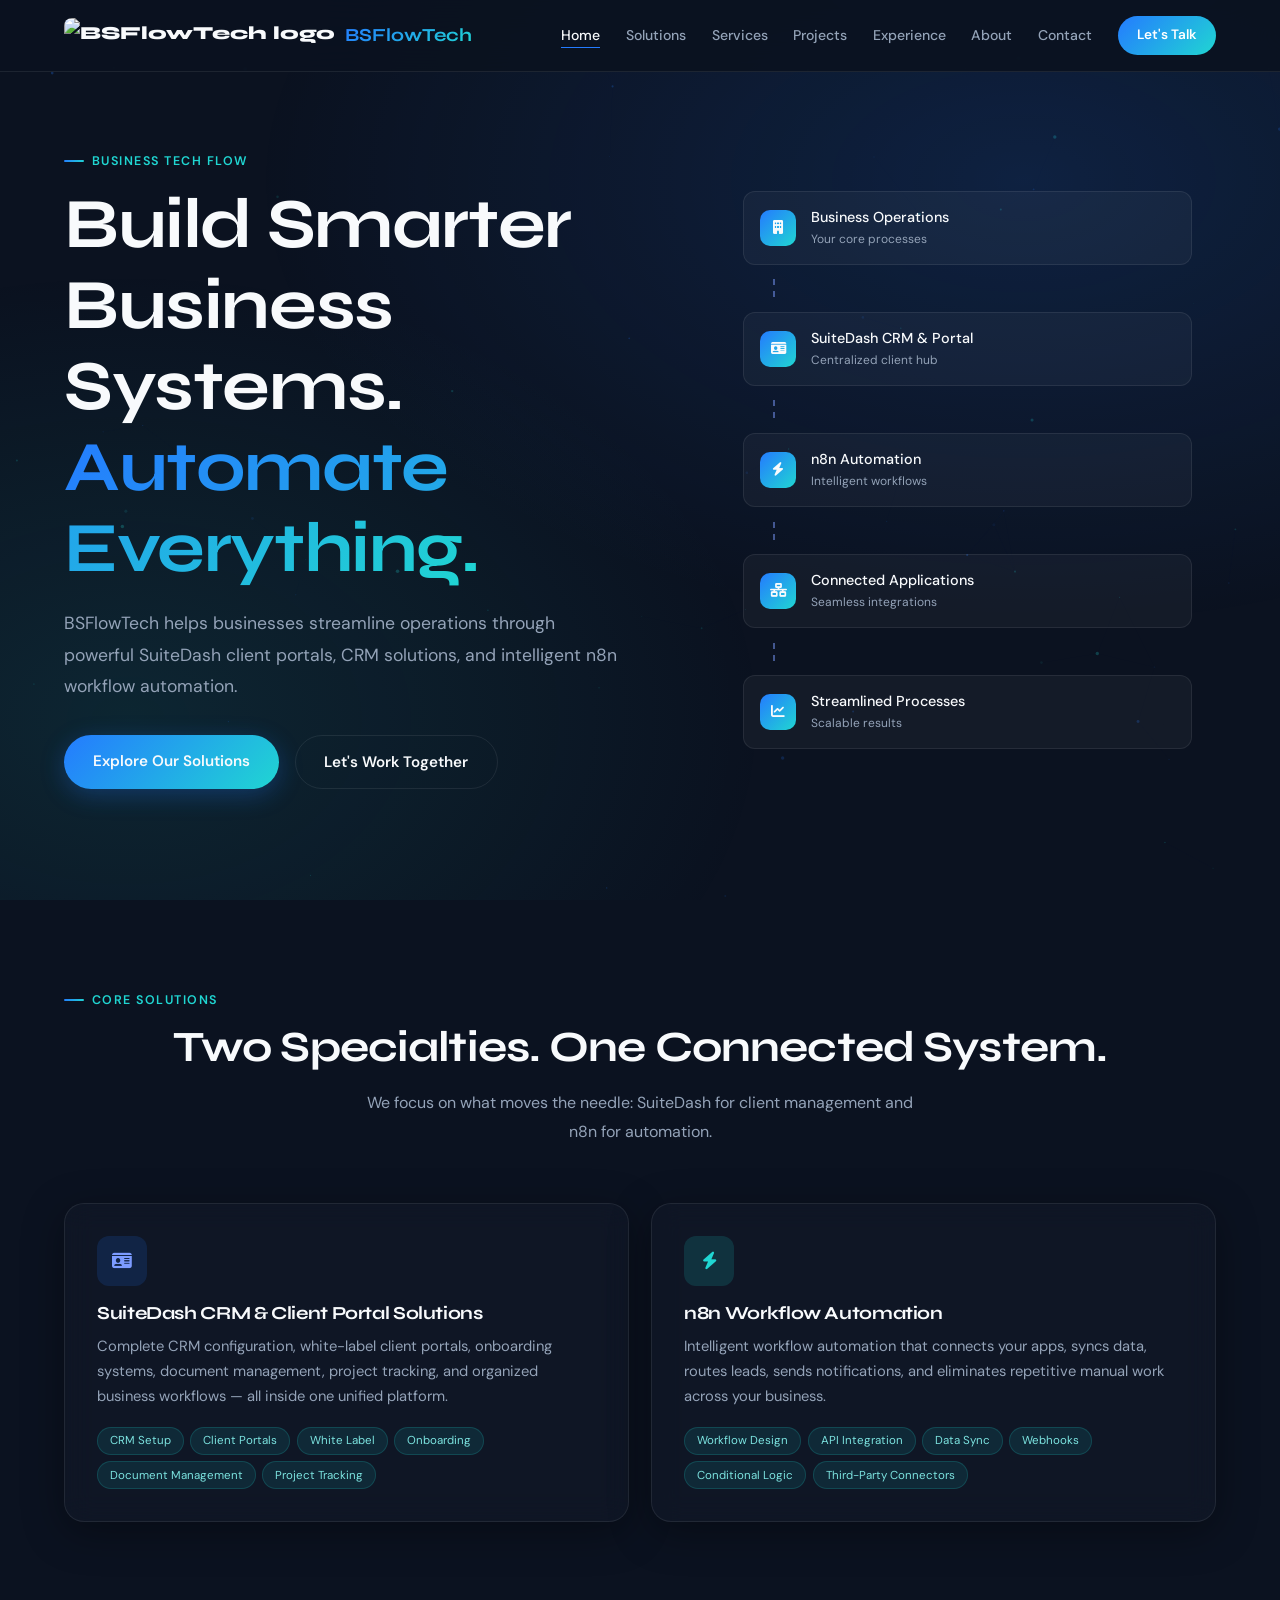
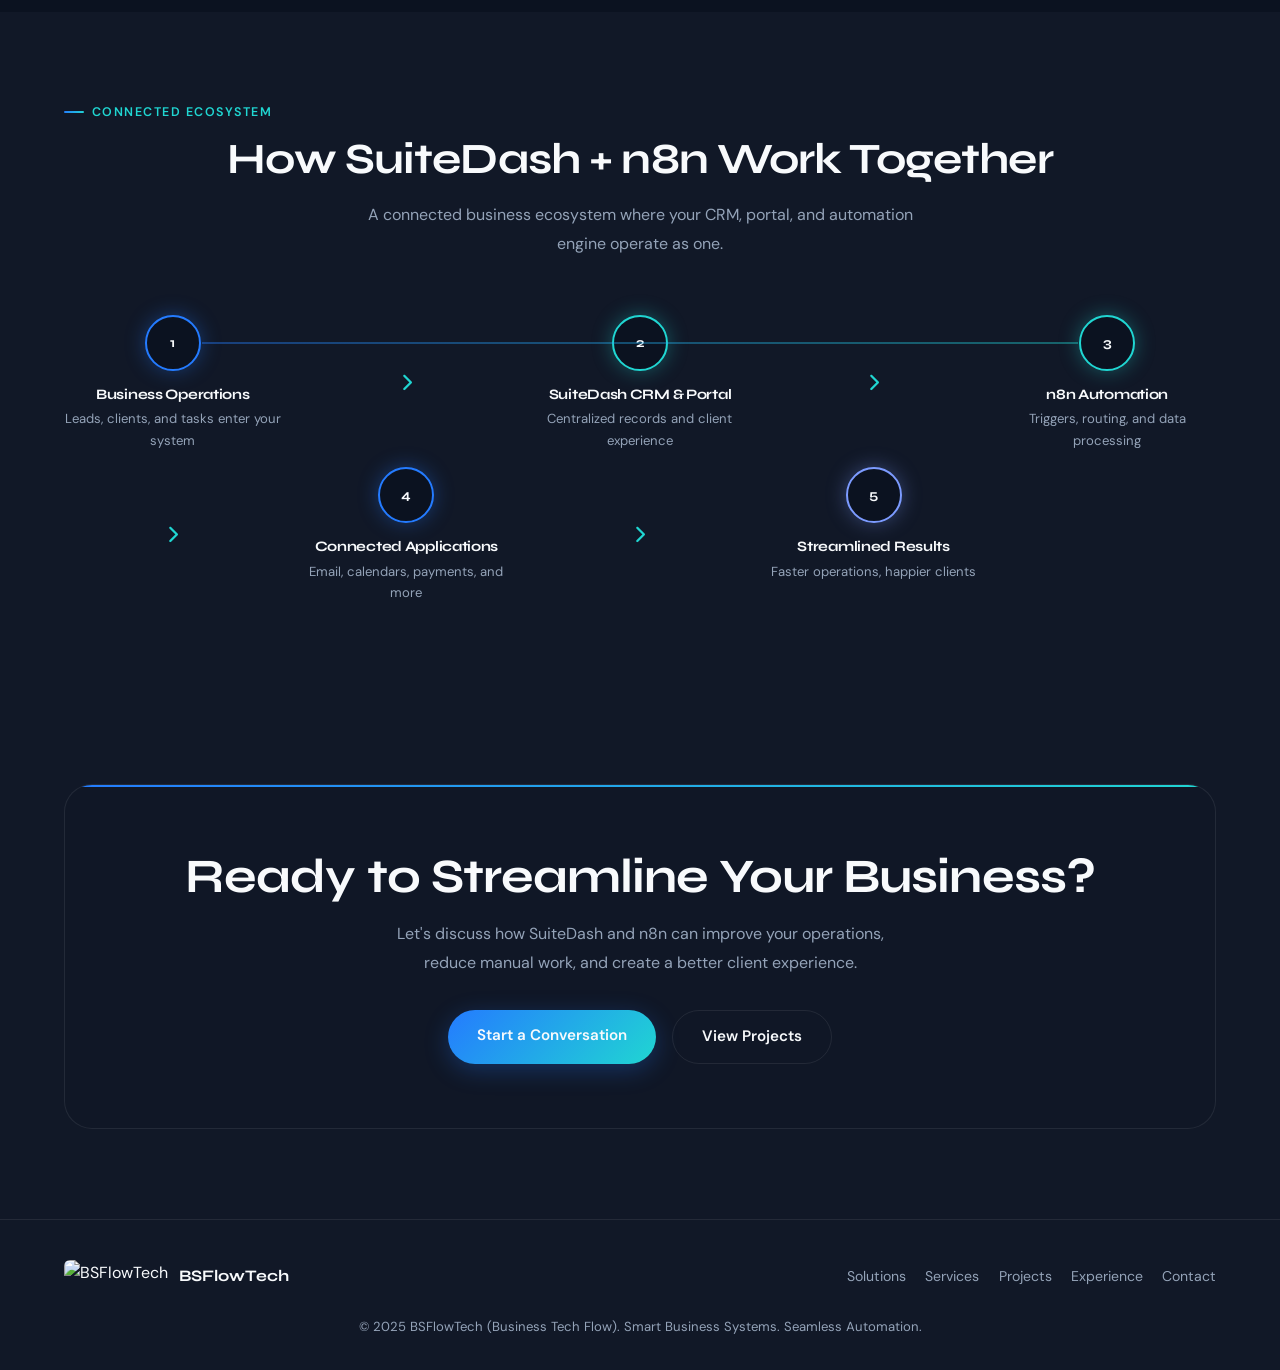
==== commit 69ef7346: "Update index.html" ====
--- a/index.html
+++ b/index.html
@@ -1,931 +1,394 @@
+<!DOCTYPE html>
 <html lang="en">
 <head>
-<meta charset="UTF-8" />
-<meta name="viewport" content="width=device-width, initial-scale=1.0" />
-<title>Rey Rosal — GoHighLevel Expert & Automation Specialist</title>
-<link rel="icon" type="image/png" href="https://raw.githubusercontent.com/reyrosal123/reyrosal/main/magnific_please-make-an-logo-r-pro_2916178986.png" />
-<link href="https://fonts.googleapis.com/css2?family=Syne:wght@700;800&family=DM+Sans:wght@300;400;500;600&display=swap" rel="stylesheet" />
+<meta charset="UTF-8"/>
+<meta name="viewport" content="width=device-width, initial-scale=1.0"/>
+<title>BSFlowTech — SuiteDash & n8n Automation Solutions</title>
+<meta name="description" content="BSFlowTech helps businesses streamline operations through SuiteDash client portals, CRM solutions, and intelligent n8n workflow automation."/>
+<link rel="icon" type="image/jpeg" href="https://raw.githubusercontent.com/reyrosal123/BusinessFlowTech/main/BSFlowTech.jpeg"/>
+<link rel="preconnect" href="https://fonts.googleapis.com"/>
+<link href="https://fonts.googleapis.com/css2?family=Syne:wght@700;800&family=DM+Sans:wght@300;400;500;600&display=swap" rel="stylesheet"/>
 <link rel="stylesheet" href="https://cdnjs.cloudflare.com/ajax/libs/font-awesome/6.4.0/css/all.min.css">
 <style>
-:root {
-  --bg: #080810;
-  --surface: #0e0e1a;
-  --card: #12121f;
-  --border: rgba(255,255,255,0.07);
-  --white: #f0f0ff;
-  --muted: #6b6b9a;
-  --amber: #f59e0b;
-  --grad: linear-gradient(135deg, #f59e0b 0%, #ef4444 55%, #8b5cf6 100%);
+
+:root{
+  --bg:#0B1220;
+  --surface:#111827;
+  --card:rgba(17,24,39,0.72);
+  --border:rgba(255,255,255,0.08);
+  --white:#F8FAFC;
+  --muted:#94A3B8;
+  --blue:#247BFF;
+  --cyan:#20D6D2;
+  --navy:#142B4A;
+  --grad:linear-gradient(135deg,#247BFF 0%,#20D6D2 100%);
+  --grad-weak:linear-gradient(135deg,rgba(36,123,255,0.12),rgba(32,214,210,0.12));
+  --shadow:0 10px 40px rgba(0,0,0,0.35);
 }
-*,*::before,*::after{margin:0;padding:0;box-sizing:border-box;}
-html{scroll-behavior:smooth;scroll-padding-top:72px;}
-body{font-family:'DM Sans',sans-serif;background:var(--bg);color:var(--white);overflow-x:hidden;line-height:1.6;}
-
-/* ── CANVAS PARTICLES ── */
-#particles-canvas{position:fixed;top:0;left:0;width:100%;height:100%;z-index:0;pointer-events:none;}
-
-/* ── CURSOR GLOW ── */
-.cursor-glow{position:fixed;width:300px;height:300px;border-radius:50%;background:radial-gradient(circle,rgba(245,158,11,.08) 0%,transparent 70%);pointer-events:none;z-index:1;transform:translate(-50%,-50%);transition:opacity .3s;}
-
-/* NAV */
-.nav{position:fixed;top:0;left:0;right:0;z-index:999;background:rgba(8,8,16,0.85);backdrop-filter:blur(24px);border-bottom:1px solid var(--border);height:72px;display:flex;align-items:center;transition:box-shadow .3s;}
-.nav.scrolled{box-shadow:0 4px 40px rgba(245,158,11,.08);}
-.nav-inner{width:100%;max-width:1200px;margin:0 auto;padding:0 1.5rem;display:flex;justify-content:space-between;align-items:center;}
-.logo{font-family:'Syne',sans-serif;font-weight:800;font-size:1.4rem;background:var(--grad);-webkit-background-clip:text;-webkit-text-fill-color:transparent;background-clip:text;text-decoration:none;position:relative;z-index:1;}
-.nav-links{display:flex;list-style:none;gap:2rem;align-items:center;}
-.nav-links a{color:var(--muted);text-decoration:none;font-weight:500;font-size:0.9rem;transition:color .2s;position:relative;}
-.nav-links a:not(.nav-cta)::after{content:'';position:absolute;bottom:-4px;left:0;width:0;height:1.5px;background:var(--amber);transition:width .3s;}
-.nav-links a:not(.nav-cta):hover{color:var(--white);}
-.nav-links a:not(.nav-cta):hover::after{width:100%;}
-.nav-cta{background:var(--grad)!important;color:white!important;-webkit-text-fill-color:white!important;padding:.55rem 1.4rem;border-radius:100px;font-weight:600!important;font-size:.875rem!important;box-shadow:0 4px 20px rgba(245,158,11,.25);transition:transform .2s,box-shadow .2s!important;}
-.nav-cta:hover{transform:translateY(-2px) scale(1.04)!important;box-shadow:0 8px 28px rgba(245,158,11,.4)!important;}
-
-/* HAMBURGER */
-.hamburger{display:none;flex-direction:column;justify-content:center;gap:5px;width:40px;height:40px;background:none;border:none;cursor:pointer;padding:6px;}
-.hamburger span{display:block;width:100%;height:2px;background:var(--white);border-radius:2px;transition:all .3s ease;transform-origin:center;}
-.hamburger.open span:nth-child(1){transform:translateY(7px) rotate(45deg);}
-.hamburger.open span:nth-child(2){opacity:0;transform:scaleX(0);}
-.hamburger.open span:nth-child(3){transform:translateY(-7px) rotate(-45deg);}
-.mobile-menu{display:none;position:fixed;top:72px;left:0;right:0;bottom:0;background:rgba(8,8,16,.98);backdrop-filter:blur(24px);z-index:998;flex-direction:column;align-items:center;justify-content:center;gap:2.5rem;}
-.mobile-menu.open{display:flex;}
-.mobile-menu a{color:var(--white);text-decoration:none;font-family:'Syne',sans-serif;font-size:2rem;font-weight:700;transition:opacity .2s;opacity:0;transform:translateY(20px);}
-.mobile-menu.open a{animation:mobFadeIn .4s forwards;}
-.mobile-menu.open a:nth-child(1){animation-delay:.05s;}
-.mobile-menu.open a:nth-child(2){animation-delay:.1s;}
-.mobile-menu.open a:nth-child(3){animation-delay:.15s;}
-.mobile-menu.open a:nth-child(4){animation-delay:.2s;}
-.mobile-menu.open a:nth-child(5){animation-delay:.25s;}
-@keyframes mobFadeIn{to{opacity:1;transform:translateY(0);}}
-.mobile-menu a:hover{opacity:.6;}
-.mob-cta{background:var(--grad);padding:1rem 3rem!important;border-radius:100px;font-size:1.1rem!important;-webkit-text-fill-color:white!important;}
-
-/* ── HERO ── */
-.hero{min-height:100vh;display:flex;align-items:center;padding:100px 1.5rem 60px;position:relative;overflow:hidden;}
-.hero-bg-img{position:absolute;inset:0;z-index:0;background-image:url('https://github.com/reyrosal123/myportfolio/blob/main/hero%20image.png?raw=true');background-size:cover;background-position:center center;background-repeat:no-repeat;transform:scale(1.04);animation:heroZoom 18s ease-in-out infinite alternate;}
-@keyframes heroZoom{0%{transform:scale(1.04);}100%{transform:scale(1.12);}}
-.hero-bg-overlay{position:absolute;inset:0;z-index:1;background:linear-gradient(135deg,rgba(8,8,16,.93) 0%,rgba(8,8,16,.68) 50%,rgba(8,8,16,.88) 100%);}
-.hero-bg-vignette{position:absolute;inset:0;z-index:1;background:radial-gradient(ellipse 70% 100% at 20% 50%,rgba(245,158,11,.07) 0%,transparent 70%);}
-.hero-bg-scanlines{position:absolute;inset:0;z-index:1;background-image:repeating-linear-gradient(0deg,transparent,transparent 2px,rgba(0,0,0,.03) 2px,rgba(0,0,0,.03) 4px);pointer-events:none;}
-.hero-glow-1{position:absolute;width:700px;height:700px;border-radius:50%;background:radial-gradient(circle,rgba(245,158,11,.10) 0%,transparent 70%);top:-150px;left:-150px;pointer-events:none;animation:driftA 12s ease-in-out infinite;z-index:2;}
-.hero-glow-2{position:absolute;width:600px;height:600px;border-radius:50%;background:radial-gradient(circle,rgba(139,92,246,.08) 0%,transparent 70%);bottom:-100px;right:-100px;pointer-events:none;animation:driftB 15s ease-in-out infinite;z-index:2;}
-@keyframes driftA{0%,100%{transform:translate(0,0);}50%{transform:translate(40px,30px);}}
-@keyframes driftB{0%,100%{transform:translate(0,0);}50%{transform:translate(-30px,-20px);}}
-.hero-inner{max-width:1200px;margin:0 auto;width:100%;display:grid;grid-template-columns:1fr 360px;gap:4rem;align-items:center;position:relative;z-index:3;}
-
-/* ── HERO TEXT ANIMATION ── */
-.hero-content{opacity:0;animation:heroSlideIn .9s cubic-bezier(.22,1,.36,1) .2s forwards;}
-@keyframes heroSlideIn{from{opacity:0;transform:translateX(-40px);}to{opacity:1;transform:translateX(0);}}
-
-.hero-badge{display:inline-flex;align-items:center;gap:.5rem;background:rgba(245,158,11,.1);border:1px solid rgba(245,158,11,.25);color:var(--amber);padding:.45rem 1rem;border-radius:100px;font-size:.8rem;font-weight:600;letter-spacing:.06em;text-transform:uppercase;margin-bottom:1.75rem;}
-.hero-badge .dot{width:7px;height:7px;border-radius:50%;background:var(--amber);animation:pulse 2s infinite;flex-shrink:0;}
-@keyframes pulse{0%,100%{box-shadow:0 0 0 0 rgba(245,158,11,.5);}50%{box-shadow:0 0 0 8px rgba(245,158,11,0);}}
-
-.hero-title{font-family:'Syne',sans-serif;font-size:clamp(2.5rem,5vw,4.2rem);font-weight:800;line-height:1.1;letter-spacing:-.03em;margin-bottom:1.5rem;color:var(--white);width:100%;max-width:600px;}
-.hero-title span.grad{background:var(--grad);-webkit-background-clip:text;-webkit-text-fill-color:transparent;background-clip:text;}
-
-/* typed cursor */
-.typed-cursor{display:inline-block;width:3px;height:.85em;background:var(--amber);margin-left:2px;vertical-align:middle;animation:blink .8s step-end infinite;}
-@keyframes blink{0%,100%{opacity:1;}50%{opacity:0;}}
-
-.hero-sub{font-size:1.05rem;color:var(--muted);max-width:480px;margin-bottom:2.5rem;font-weight:400;line-height:1.8;}
-.hero-btns{display:flex;gap:1rem;flex-wrap:wrap;}
-.btn-primary{background:var(--grad);color:white;padding:.9rem 2.2rem;border-radius:100px;font-weight:600;text-decoration:none;font-size:.95rem;transition:transform .25s,box-shadow .25s;box-shadow:0 6px 24px rgba(245,158,11,.3);white-space:nowrap;display:inline-block;position:relative;overflow:hidden;}
-.btn-primary::after{content:'';position:absolute;inset:0;background:rgba(255,255,255,.15);transform:translateX(-110%) skewX(-20deg);transition:transform .45s;}
-.btn-primary:hover::after{transform:translateX(110%) skewX(-20deg);}
-.btn-primary:hover{transform:translateY(-3px) scale(1.02);box-shadow:0 14px 36px rgba(245,158,11,.4);}
-.btn-ghost{color:var(--white);padding:.9rem 2.2rem;border-radius:100px;font-weight:600;text-decoration:none;font-size:.95rem;border:1.5px solid var(--border);transition:border-color .2s,background .2s,transform .2s;white-space:nowrap;display:inline-block;}
-.btn-ghost:hover{border-color:rgba(255,255,255,.3);background:rgba(255,255,255,.06);transform:translateY(-2px);}
-
-/* HERO PHOTO */
-.hero-photo-wrap{position:relative;display:flex;justify-content:center;align-items:center;opacity:0;animation:heroPhotoIn 1s cubic-bezier(.22,1,.36,1) .5s forwards;}
-@keyframes heroPhotoIn{from{opacity:0;transform:scale(.85) translateY(20px);}to{opacity:1;transform:scale(1) translateY(0);}}
-.hero-photo-ring{position:relative;width:300px;height:300px;flex-shrink:0;}
-.hero-photo-ring::before{content:'';position:absolute;inset:-3px;border-radius:50%;background:var(--grad);animation:spin 8s linear infinite;z-index:0;}
-@keyframes spin{to{transform:rotate(360deg);}}
-.hero-photo-ring::after{content:'';position:absolute;inset:2px;border-radius:50%;background:var(--bg);z-index:1;}
-.hero-photo{position:absolute;inset:8px;border-radius:50%;overflow:hidden;z-index:2;animation:floaty 6s ease-in-out infinite;aspect-ratio:1/1;}
-.hero-photo img{width:100%;height:100%;object-fit:cover;object-position:center top;display:block;}
-@keyframes floaty{0%,100%{transform:translateY(0);}50%{transform:translateY(-14px);}}
-.hero-badge-float{position:absolute;z-index:3;background:rgba(14,14,26,.9);border:1px solid var(--border);border-radius:16px;padding:.7rem 1rem;display:flex;align-items:center;gap:.5rem;font-size:.8rem;font-weight:600;backdrop-filter:blur(12px);box-shadow:0 8px 32px rgba(0,0,0,.5);width:max-content;white-space:nowrap;animation:floatBadge 5s ease-in-out infinite;}
-.badge-f2{top:16px;right:-16px;color:#34d399;animation-delay:.8s;}
-@keyframes floatBadge{0%,100%{transform:translateY(0) rotate(-1deg);}50%{transform:translateY(-8px) rotate(1deg);}}
-
-/* ── SECTIONS ── */
-.section{padding:90px 1.5rem;position:relative;z-index:2;}
-.container{max-width:1200px;margin:0 auto;}
-.section-eyebrow{color:var(--amber);font-size:.78rem;font-weight:600;letter-spacing:.12em;text-transform:uppercase;margin-bottom:.75rem;}
-.section-title{font-family:'Syne',sans-serif;font-size:clamp(1.8rem,3.5vw,2.8rem);font-weight:800;letter-spacing:-.025em;line-height:1.15;margin-bottom:1rem;color:var(--white);}
-.section-desc{color:var(--muted);font-size:.975rem;max-width:520px;line-height:1.8;}
-.section-head-center{text-align:center;margin-bottom:4rem;}
-.section-head-center .section-desc{margin:0 auto;}
-
-/* ── SERVICES ── */
-.services-bg{background:var(--surface);}
-.services-grid{display:grid;grid-template-columns:repeat(3,1fr);gap:1.5rem;margin-top:3.5rem;}
-.svc-card{background:var(--card);border:1px solid var(--border);border-radius:20px;overflow:hidden;transition:transform .35s cubic-bezier(.22,1,.36,1),border-color .3s,box-shadow .35s;position:relative;}
-.svc-card::before{content:'';position:absolute;inset:0;background:radial-gradient(circle at var(--mx,50%) var(--my,50%),rgba(245,158,11,.06) 0%,transparent 60%);opacity:0;transition:opacity .3s;z-index:1;pointer-events:none;}
-.svc-card:hover::before{opacity:1;}
-.svc-card::after{content:'';position:absolute;top:0;left:0;right:0;height:3px;background:var(--grad);transform:scaleX(0);transform-origin:left;transition:transform .4s cubic-bezier(.22,1,.36,1);z-index:2;}
-.svc-card:hover{transform:translateY(-10px) scale(1.01);border-color:rgba(245,158,11,.22);box-shadow:0 30px 60px rgba(0,0,0,.5);}
-.svc-card:hover::after{transform:scaleX(1);}
-
-/* Image top area */
-.svc-img-wrap{position:relative;height:180px;overflow:hidden;flex-shrink:0;}
-.svc-img{width:100%;height:100%;object-fit:cover;object-position:center;display:block;transition:transform .6s cubic-bezier(.22,1,.36,1);}
-.svc-card:hover .svc-img{transform:scale(1.08);}
-.svc-img-overlay{position:absolute;inset:0;background:linear-gradient(180deg,rgba(8,8,16,0) 30%,rgba(8,8,16,.85) 100%);z-index:1;}
-.svc-img-badge{position:absolute;bottom:.85rem;left:1rem;z-index:2;background:rgba(8,8,16,.7);backdrop-filter:blur(10px);border:1px solid rgba(245,158,11,.3);color:var(--amber);font-size:.75rem;font-weight:600;padding:.3rem .85rem;border-radius:100px;display:flex;align-items:center;gap:.4rem;letter-spacing:.04em;transition:background .3s,border-color .3s;}
-.svc-card:hover .svc-img-badge{background:rgba(245,158,11,.15);border-color:rgba(245,158,11,.5);}
-
-/* Card body */
-.svc-body{padding:1.5rem 1.75rem 1.75rem;position:relative;z-index:1;}
-.svc-body h3{font-family:'Syne',sans-serif;font-size:1.05rem;font-weight:700;margin-bottom:.6rem;color:var(--white);line-height:1.3;}
-.svc-body p{color:var(--muted);font-size:.87rem;line-height:1.75;margin-bottom:1.25rem;}
-.tags{display:flex;flex-wrap:wrap;gap:.4rem;}
-.tag{background:rgba(139,92,246,.1);color:#a78bfa;padding:.2rem .75rem;border-radius:100px;font-size:.73rem;font-weight:500;white-space:nowrap;border:1px solid rgba(139,92,246,.15);transition:background .2s;}
-.svc-card:hover .tag{background:rgba(139,92,246,.18);}
-
-/* ── PORTFOLIO ── */
-.portfolio-grid{display:grid;grid-template-columns:repeat(3,1fr);gap:1.5rem;margin-top:3.5rem;}
-.port-card{background:var(--card);border:1px solid var(--border);border-radius:20px;overflow:hidden;transition:transform .35s cubic-bezier(.22,1,.36,1),box-shadow .35s,border-color .3s;}
-.port-card:hover{transform:translateY(-8px) scale(1.015);box-shadow:0 32px 56px rgba(0,0,0,.5);border-color:rgba(245,158,11,.22);}
-.port-thumb{height:200px;position:relative;overflow:hidden;background:#12121f;}
-.port-thumb-img{width:100%;height:100%;object-fit:cover;object-position:center;display:block;transition:transform .6s cubic-bezier(.22,1,.36,1);}
-.port-card:hover .port-thumb-img{transform:scale(1.1);}
-.port-thumb-overlay{position:absolute;inset:0;background:linear-gradient(180deg,rgba(8,8,16,.1) 0%,rgba(8,8,16,.75) 100%);z-index:1;transition:opacity .3s;}
-.port-card:hover .port-thumb-overlay{opacity:.85;}
-.port-thumb-shine{position:absolute;inset:0;background:linear-gradient(135deg,rgba(255,255,255,.07) 0%,transparent 60%);transform:translateX(-100%);transition:transform .5s;z-index:2;}
-.port-card:hover .port-thumb-shine{transform:translateX(100%);}
-.port-thumb-result{position:absolute;bottom:.85rem;left:1rem;z-index:3;background:rgba(8,8,16,.75);backdrop-filter:blur(10px);border:1px solid rgba(245,158,11,.3);color:var(--amber);font-size:.73rem;font-weight:600;padding:.28rem .85rem;border-radius:100px;display:flex;align-items:center;gap:.4rem;transition:background .3s,border-color .3s;}
-.port-card:hover .port-thumb-result{background:rgba(245,158,11,.15);border-color:rgba(245,158,11,.55);}
-.port-body{padding:1.4rem 1.5rem 1.6rem;}
-.port-badge{display:inline-block;background:rgba(245,158,11,.1);color:var(--amber);font-size:.7rem;font-weight:600;letter-spacing:.07em;text-transform:uppercase;padding:.22rem .8rem;border-radius:100px;margin-bottom:.85rem;border:1px solid rgba(245,158,11,.2);white-space:nowrap;}
-.port-body h3{font-family:'Syne',sans-serif;font-size:1rem;font-weight:700;margin-bottom:.55rem;color:var(--white);line-height:1.35;}
-.port-body p{color:var(--muted);font-size:.86rem;line-height:1.7;}
-
-/* ── STATS ── */
-.stats-section{background:var(--surface);position:relative;overflow:hidden;}
-.stats-section::before{content:'';position:absolute;inset:0;background:url("data:image/svg+xml,%3Csvg width='60' height='60' viewBox='0 0 60 60' xmlns='http://www.w3.org/2000/svg'%3E%3Cg fill='none' fill-rule='evenodd'%3E%3Cg fill='%23f59e0b' fill-opacity='0.02'%3E%3Cpath d='M36 34v-4h-2v4h-4v2h4v4h2v-4h4v-2h-4zm0-30V0h-2v4h-4v2h4v4h2V6h4V4h-4zM6 34v-4H4v4H0v2h4v4h2v-4h4v-2H6zM6 4V0H4v4H0v2h4v4h2V6h4V4H6z'/%3E%3C/g%3E%3C/g%3E%3C/svg%3E");}
-.stats-grid{display:grid;grid-template-columns:repeat(4,1fr);gap:1.5rem;position:relative;z-index:1;}
-.stat-card{background:var(--card);border:1px solid var(--border);border-radius:20px;padding:2.5rem 1rem;text-align:center;transition:transform .3s,border-color .3s,box-shadow .3s;position:relative;overflow:hidden;}
-.stat-card::before{content:'';position:absolute;inset:0;background:radial-gradient(circle at 50% 0%,rgba(245,158,11,.07) 0%,transparent 70%);opacity:0;transition:opacity .3s;}
-.stat-card:hover{transform:translateY(-6px);border-color:rgba(245,158,11,.22);box-shadow:0 20px 40px rgba(0,0,0,.3);}
-.stat-card:hover::before{opacity:1;}
-.stat-num{font-family:'Syne',sans-serif;font-size:2.8rem;font-weight:800;line-height:1.1;margin-bottom:.5rem;background:var(--grad);-webkit-background-clip:text;-webkit-text-fill-color:transparent;background-clip:text;display:block;}
-.stat-label{color:var(--muted);font-size:.875rem;font-weight:500;line-height:1.4;}
-
-/* ── CONTACT ── */
-.contact-wrap{background:var(--card);border:1px solid var(--border);border-radius:28px;padding:4rem 3rem;position:relative;overflow:hidden;}
-.contact-wrap::before{content:'';position:absolute;top:0;left:0;right:0;height:2px;background:var(--grad);}
-.contact-glow{position:absolute;width:400px;height:400px;background:radial-gradient(circle,rgba(245,158,11,.07) 0%,transparent 70%);top:-100px;right:-100px;pointer-events:none;animation:driftA 10s ease-in-out infinite;}
-.contact-inner{display:grid;grid-template-columns:1fr 1fr;gap:4rem;align-items:start;position:relative;z-index:1;}
-.contact-left .section-desc{margin-bottom:2rem;}
-.contact-cards{display:flex;flex-direction:column;gap:1rem;}
-.contact-card{display:flex;align-items:center;gap:1rem;padding:1.1rem 1.25rem;background:rgba(255,255,255,.03);border:1px solid var(--border);border-radius:16px;text-decoration:none;color:var(--white);transition:all .3s cubic-bezier(.22,1,.36,1);}
-.contact-card:hover{background:rgba(245,158,11,.08);border-color:rgba(245,158,11,.25);transform:translateX(8px);box-shadow:0 8px 24px rgba(0,0,0,.2);}
-.cc-icon{width:42px;height:42px;border-radius:12px;background:var(--grad);display:flex;align-items:center;justify-content:center;font-size:1rem;color:white;flex-shrink:0;transition:transform .3s;}
-.contact-card:hover .cc-icon{transform:scale(1.1) rotate(-5deg);}
-.cc-text h4{font-size:.875rem;font-weight:600;margin-bottom:.12rem;white-space:nowrap;}
-.cc-text p{color:var(--muted);font-size:.8rem;word-break:break-all;}
-
-/* ── FORM ── */
-.contact-right{display:flex;flex-direction:column;gap:1rem;}
-.form-group{display:flex;flex-direction:column;gap:.45rem;}
-.form-group label{font-size:.8rem;font-weight:500;color:var(--muted);}
-.form-group input,.form-group textarea,.form-group select{background:rgba(255,255,255,.04);border:1px solid var(--border);border-radius:12px;padding:.85rem 1.1rem;color:var(--white);font-family:'DM Sans',sans-serif;font-size:.9rem;transition:border-color .25s,background .25s,box-shadow .25s;outline:none;resize:none;width:100%;-webkit-appearance:none;}
-.form-group select option{background:var(--card);color:var(--white);}
-.form-group input:focus,.form-group textarea:focus,.form-group select:focus{border-color:rgba(245,158,11,.45);background:rgba(245,158,11,.04);box-shadow:0 0 0 3px rgba(245,158,11,.07);}
-.form-group input::placeholder,.form-group textarea::placeholder{color:var(--muted);}
-.form-submit{background:var(--grad);color:white;border:none;cursor:pointer;padding:1rem;border-radius:12px;font-family:'DM Sans',sans-serif;font-size:.95rem;font-weight:600;transition:transform .25s,box-shadow .25s;box-shadow:0 4px 20px rgba(245,158,11,.25);width:100%;position:relative;overflow:hidden;}
-.form-submit::after{content:'';position:absolute;inset:0;background:rgba(255,255,255,.15);transform:translateX(-110%) skewX(-20deg);transition:transform .45s;}
-.form-submit:hover::after{transform:translateX(110%) skewX(-20deg);}
-.form-submit:hover{transform:translateY(-2px);box-shadow:0 10px 30px rgba(245,158,11,.38);}
-.form-submit:active{transform:scale(.98);}
-.form-submit:disabled{opacity:.6;cursor:not-allowed;transform:none;}
-
-/* ── TOAST ── */
-.toast{position:fixed;bottom:2rem;right:2rem;background:var(--card);border:1px solid rgba(52,211,153,.3);border-radius:16px;padding:1rem 1.5rem;display:flex;align-items:center;gap:.75rem;font-size:.9rem;font-weight:500;z-index:9999;transform:translateY(120px);opacity:0;transition:all .4s cubic-bezier(.22,1,.36,1);max-width:340px;box-shadow:0 8px 32px rgba(0,0,0,.4);}
-.toast.show{transform:translateY(0);opacity:1;}
-.toast.error{border-color:rgba(239,68,68,.3);}
-.toast-icon{font-size:1.2rem;flex-shrink:0;}
-
-/* FOOTER */
-.footer{padding:2rem 1.5rem;border-top:1px solid var(--border);display:flex;justify-content:space-between;align-items:center;flex-wrap:wrap;gap:1rem;position:relative;z-index:2;}
-.footer p{color:var(--muted);font-size:.85rem;}
-.footer-socials{display:flex;gap:1rem;}
-.footer-socials a{width:36px;height:36px;border-radius:10px;background:var(--card);border:1px solid var(--border);display:flex;align-items:center;justify-content:center;color:var(--muted);font-size:.9rem;text-decoration:none;transition:all .25s;}
-.footer-socials a:hover{color:var(--amber);border-color:rgba(245,158,11,.3);transform:translateY(-3px);box-shadow:0 6px 16px rgba(245,158,11,.15);}
-
-/* REVEAL */
-.reveal{opacity:0;transform:translateY(32px);transition:opacity .7s ease,transform .7s cubic-bezier(.22,1,.36,1);}
-.reveal.active{opacity:1;transform:translateY(0);}
-.reveal-left{opacity:0;transform:translateX(-32px);transition:opacity .7s ease,transform .7s cubic-bezier(.22,1,.36,1);}
-.reveal-left.active{opacity:1;transform:translateX(0);}
-.reveal-right{opacity:0;transform:translateX(32px);transition:opacity .7s ease,transform .7s cubic-bezier(.22,1,.36,1);}
-.reveal-right.active{opacity:1;transform:translateX(0);}
-
-/* SCROLLBAR */
-::-webkit-scrollbar{width:5px;}
-::-webkit-scrollbar-track{background:var(--bg);}
-::-webkit-scrollbar-thumb{background:var(--amber);border-radius:3px;}
-
-/* BACK TO TOP */
-.back-top{position:fixed;bottom:2rem;left:2rem;width:44px;height:44px;border-radius:12px;background:var(--card);border:1px solid var(--border);display:flex;align-items:center;justify-content:center;color:var(--amber);font-size:1.1rem;cursor:pointer;z-index:998;transition:all .3s;opacity:0;transform:translateY(20px);text-decoration:none;}
-.back-top.show{opacity:1;transform:translateY(0);}
-.back-top:hover{background:rgba(245,158,11,.1);border-color:rgba(245,158,11,.3);transform:translateY(-4px);}
-
-/* ── 3D CARD TILT ── */
-.tilt-card{transform-style:preserve-3d;perspective:1000px;will-change:transform;}
-.tilt-card .tilt-inner{transform-style:preserve-3d;transition:transform .1s ease-out;}
-.tilt-shine{position:absolute;inset:0;border-radius:inherit;background:radial-gradient(circle at var(--sx,50%) var(--sy,50%),rgba(255,255,255,.13) 0%,transparent 60%);opacity:0;transition:opacity .3s;pointer-events:none;z-index:10;}
-.tilt-card:hover .tilt-shine{opacity:1;}
-.tilt-depth{transform:translateZ(30px);display:block;}
-.tilt-depth-sm{transform:translateZ(18px);display:block;}
-.tilt-depth-xs{transform:translateZ(10px);}
-
-/* SKILL BARS (bonus section) */
-.skills-section{background:var(--surface);}
-.skills-grid{display:grid;grid-template-columns:1fr 1fr;gap:2rem;margin-top:3rem;}
-.skill-item{margin-bottom:1.25rem;}
-.skill-header{display:flex;justify-content:space-between;margin-bottom:.5rem;font-size:.88rem;font-weight:500;}
-.skill-bar{height:6px;background:rgba(255,255,255,.06);border-radius:100px;overflow:hidden;}
-.skill-fill{height:100%;border-radius:100px;background:var(--grad);width:0;transition:width 1.2s cubic-bezier(.22,1,.36,1);}
-
-/* TABLETS */
-@media(max-width:1024px){
-  .services-grid,.portfolio-grid{grid-template-columns:1fr 1fr;}
-  .stats-grid{grid-template-columns:1fr 1fr;}
-  .contact-inner{grid-template-columns:1fr;gap:2.5rem;}
-  .hero-inner{grid-template-columns:1fr 300px;gap:2.5rem;}
-  .hero-photo-ring{width:260px;height:260px;}
-  .badge-f2{right:-8px;}
-  .skills-grid{grid-template-columns:1fr;}
+
+
+*,*::before,*::after{margin:0;padding:0;box-sizing:border-box}
+html{scroll-behavior:smooth;scroll-padding-top:76px}
+body{font-family:'DM Sans',sans-serif;background:var(--bg);color:var(--white);line-height:1.65;overflow-x:hidden}
+h1,h2,h3,h4{font-family:'Syne',sans-serif;line-height:1.15;letter-spacing:-.02em}
+a{color:inherit;text-decoration:none}
+:focus-visible{outline:2px solid var(--blue);outline-offset:3px}
+img{max-width:100%;display:block}
+
+/* Canvas particles */
+#particles-canvas{position:fixed;inset:0;z-index:0;pointer-events:none}
+
+/* Navigation */
+.nav{position:fixed;inset:0 0 auto;height:72px;z-index:50;background:rgba(11,18,32,0.9);backdrop-filter:blur(20px);border-bottom:1px solid var(--border);transition:box-shadow .3s}
+.nav.scrolled{box-shadow:0 4px 30px rgba(36,123,255,0.08)}
+.nav .wrap{height:100%;display:flex;align-items:center;justify-content:space-between;max-width:1200px;margin:0 auto;padding:0 1.5rem}
+.logo{display:flex;align-items:center;gap:.6rem;font-family:'Syne',sans-serif;font-weight:800;font-size:1.15rem;color:var(--white)}
+.logo img{height:36px;width:auto;border-radius:8px}
+.logo b{background:var(--grad);-webkit-background-clip:text;-webkit-text-fill-color:transparent;background-clip:text}
+.links{display:flex;gap:1.6rem;list-style:none;align-items:center}
+.links a{color:var(--muted);font-size:.88rem;font-weight:500;transition:color .2s;position:relative}
+.links a::after{content:'';position:absolute;bottom:-4px;left:0;width:0;height:1.5px;background:var(--blue);transition:width .3s}
+.links a:hover,.links a.active{color:var(--white)}
+.links a.active::after,.links a:hover::after{width:100%}
+.links .btn{color:#fff;padding:.5rem 1.2rem;font-size:.85rem;background:var(--grad);border-radius:999px;border:none;font-weight:600}
+.links .btn:hover{transform:translateY(-2px);box-shadow:0 6px 20px rgba(36,123,255,0.3)}
+.burger{display:none;background:none;border:0;color:var(--white);font-size:1.4rem;cursor:pointer;width:44px;height:44px}
+
+/* Mobile menu */
+.mob-menu{display:none;position:fixed;top:72px;left:0;right:0;bottom:0;background:rgba(11,18,32,0.98);backdrop-filter:blur(24px);z-index:45;flex-direction:column;align-items:center;justify-content:center;gap:2rem;padding:2rem}
+.mob-menu.open{display:flex}
+.mob-menu a{color:var(--white);font-family:'Syne',sans-serif;font-size:1.6rem;font-weight:700}
+.mob-menu a.active{color:var(--cyan)}
+
+/* Buttons */
+.btn{display:inline-block;padding:.85rem 1.8rem;border-radius:999px;font-weight:600;font-size:.95rem;border:1px solid var(--border);cursor:pointer;font-family:inherit;color:var(--white);background:none;transition:transform .2s,box-shadow .2s,background .2s;text-align:center}
+.btn:hover{transform:translateY(-2px)}
+.btn-p{background:var(--grad);border:0;box-shadow:0 6px 24px rgba(36,123,255,0.28)}
+.btn-p:hover{box-shadow:0 10px 30px rgba(36,123,255,0.4)}
+.btn-g:hover{background:var(--card)}
+
+/* Sections */
+section{padding:90px 0;position:relative;z-index:2}
+.wrap{max-width:1200px;margin:0 auto;padding:0 1.5rem}
+.alt{background:var(--surface)}
+.eyebrow{color:var(--cyan);font-size:.78rem;font-weight:600;letter-spacing:.12em;text-transform:uppercase;margin-bottom:.8rem;display:flex;align-items:center;gap:.5rem}
+.eyebrow::before{content:'';display:inline-block;width:20px;height:2px;background:var(--grad);border-radius:1px}
+h2{font-size:clamp(1.8rem,3.4vw,2.7rem);margin-bottom:1rem}
+.lead{color:var(--muted);max-width:560px;line-height:1.8}
+.head{margin-bottom:3.5rem}
+.center{text-align:center}
+.center .lead{margin:0 auto}
+
+/* Glass cards */
+.glass{background:var(--card);border:1px solid var(--border);border-radius:20px;backdrop-filter:blur(14px);box-shadow:var(--shadow);transition:transform .35s,border-color .3s}
+.glass:hover{transform:translateY(-6px);border-color:rgba(36,123,255,0.25)}
+
+/* Reveal animations */
+.rv{opacity:0;transform:translateY(28px);transition:opacity .7s ease,transform .7s cubic-bezier(.22,1,.36,1)}
+.rv.on{opacity:1;transform:none}
+.rv-left{opacity:0;transform:translateX(-30px);transition:opacity .7s ease,transform .7s cubic-bezier(.22,1,.36,1)}
+.rv-left.on{opacity:1;transform:none}
+.rv-right{opacity:0;transform:translateX(30px);transition:opacity .7s ease,transform .7s cubic-bezier(.22,1,.36,1)}
+.rv-right.on{opacity:1;transform:none}
+
+/* Back to top */
+.back-top{position:fixed;bottom:2rem;right:2rem;width:44px;height:44px;border-radius:12px;background:var(--card);border:1px solid var(--border);display:grid;place-items:center;color:var(--cyan);font-size:1rem;cursor:pointer;z-index:40;transition:all .3s;opacity:0;transform:translateY(20px);text-decoration:none}
+.back-top.show{opacity:1;transform:translateY(0)}
+.back-top:hover{background:rgba(36,123,255,0.12);border-color:rgba(36,123,255,0.3);transform:translateY(-3px)}
+
+/* Footer */
+footer{border-top:1px solid var(--border);padding:2.5rem 0 2rem;background:var(--surface);position:relative;z-index:2}
+.fgrid{display:flex;justify-content:space-between;align-items:center;gap:2rem;flex-wrap:wrap}
+footer p,footer li,footer a{color:var(--muted);font-size:.88rem}
+footer ul{list-style:none;display:flex;gap:1.2rem;flex-wrap:wrap}
+footer a:hover{color:var(--white)}
+.footer-logo{display:flex;align-items:center;gap:.6rem;font-family:'Syne',sans-serif;font-weight:700;color:var(--white)}
+.footer-logo img{height:32px;width:auto;border-radius:6px}
+
+/* Toast */
+.toast{position:fixed;bottom:1.5rem;right:1.5rem;max-width:340px;padding:1rem 1.3rem;background:var(--surface);border:1px solid var(--border);border-radius:14px;z-index:99;transform:translateY(140%);transition:transform .4s;font-size:.9rem;color:var(--white)}
+.toast.show{transform:none}
+.toast.ok{border-color:var(--cyan)}
+.toast.err{border-color:#EF4444}
+
+/* Scrollbar */
+::-webkit-scrollbar{width:5px}
+::-webkit-scrollbar-track{background:var(--bg)}
+::-webkit-scrollbar-thumb{background:var(--blue);border-radius:3px}
+
+/* Reduced motion */
+@media (prefers-reduced-motion:reduce){*,*::before,*::after{animation:none!important;transition:none!important;scroll-behavior:auto!important}}
+
+/* Responsive */
+@media (max-width:900px){
+  .links{display:none}
+  .burger{display:block}
+  section{padding:64px 0}
 }
-
-/* MOBILE */
-@media(max-width:768px){
-  .nav-links{display:none;}
-  .hamburger{display:flex;}
-  .hero{padding:90px 1.25rem 50px;min-height:auto;}
-  .hero-inner{grid-template-columns:1fr;text-align:center;gap:2rem;}
-  .hero-sub{margin:0 auto 2rem;}
-  .hero-btns{justify-content:center;}
-  .hero-photo-wrap{order:-1;}
-  .hero-photo-ring{width:200px;height:200px;}
-  .badge-f2{top:4px;right:0;font-size:.72rem;padding:.4rem .75rem;}
-  .section{padding:60px 1.25rem;}
-  .section-head-center{margin-bottom:2.5rem;}
-  .services-grid,.portfolio-grid{grid-template-columns:1fr;gap:1rem;}
-  .svc-img-wrap{height:200px;}
-  .stats-grid{grid-template-columns:1fr 1fr;gap:1rem;}
-  .stat-num{font-size:2rem;}
-  .stat-card{padding:1.5rem .75rem;}
-  .contact-wrap{padding:2rem 1.25rem;}
-  .contact-inner{grid-template-columns:1fr;gap:2rem;}
-  .footer{flex-direction:column;text-align:center;}
-  .cursor-glow{display:none;}
+@media (max-width:760px){
+  h2{font-size:1.6rem}
+  .fgrid{flex-direction:column;text-align:center}
 }
 
-@media(max-width:400px){
-  .hero-title{font-size:2.1rem;}
-  .btn-primary,.btn-ghost{padding:.8rem 1.5rem;font-size:.875rem;}
-  .hero-photo-ring{width:175px;height:175px;}
-  .badge-f2{display:none;}
+
+/* Hero */
+.hero{min-height:100vh;display:flex;align-items:center;padding:120px 0 80px;background:radial-gradient(60% 50% at 80% 20%,rgba(36,123,255,.15),transparent),radial-gradient(50% 50% at 10% 80%,rgba(32,214,210,.10),transparent)}
+.hero .wrap{display:grid;grid-template-columns:1.1fr .9fr;gap:3rem;align-items:center}
+.hero h1{font-size:clamp(2.6rem,5.5vw,4.4rem);margin-bottom:1.2rem}
+.hero h1 span{background:var(--grad);-webkit-background-clip:text;-webkit-text-fill-color:transparent;background-clip:text}
+.hero .lead{font-size:1.1rem;margin-bottom:2rem}
+.btns{display:flex;gap:1rem;flex-wrap:wrap}
+
+/* Flow diagram */
+.flow{padding:1.5rem;display:grid;gap:.9rem}
+.node{display:flex;align-items:center;gap:.9rem;padding:.9rem 1rem;border-radius:12px;background:rgba(255,255,255,.04);border:1px solid var(--border);font-size:.9rem;font-weight:500}
+.node i{width:36px;height:36px;border-radius:10px;background:var(--grad);display:grid;place-items:center;font-size:.85rem;flex-shrink:0}
+.node small{display:block;color:var(--muted);font-weight:400}
+.link-line{height:18px;margin-left:30px;border-left:2px dashed rgba(124,155,255,.5);animation:dash 1.2s linear infinite}
+@keyframes dash{to{border-left-color:rgba(124,155,255,.15)}}
+
+/* Solution cards */
+.g2{display:grid;grid-template-columns:repeat(2,1fr);gap:1.4rem}
+.card{padding:2rem}
+.ic{width:50px;height:50px;border-radius:12px;background:rgba(36,123,255,.15);color:#7C9BFF;display:grid;place-items:center;font-size:1.1rem;margin-bottom:1.1rem}
+.card h3{font-size:1.15rem;margin-bottom:.6rem}
+.card p{color:var(--muted);font-size:.92rem;line-height:1.7}
+.tags{display:flex;flex-wrap:wrap;gap:.4rem;margin-top:1.1rem}
+.tag{font-size:.72rem;padding:.22rem .75rem;border-radius:999px;background:rgba(32,214,210,.10);color:#7CE3E0;border:1px solid rgba(32,214,210,.18)}
+
+/* Integration section */
+.steps{position:relative}
+.steps::before{content:"";position:absolute;top:27px;left:12%;right:12%;height:2px;background:linear-gradient(90deg,var(--blue),var(--cyan));opacity:.4;transform-origin:left;transform:scaleX(0);transition:transform 1.4s ease}
+.steps.on::before{transform:scaleX(1)}
+.step-grid{display:grid;grid-template-columns:repeat(5,1fr);gap:1rem;text-align:center;margin-top:3rem}
+.step-dot{width:56px;height:56px;border-radius:50%;background:var(--bg);border:2px solid var(--blue);display:grid;place-items:center;margin:0 auto 1rem;font-family:'Syne',sans-serif;font-weight:700;box-shadow:0 0 20px rgba(36,123,255,.35);font-size:.85rem}
+.step-grid h4{font-size:.9rem;margin-bottom:.3rem}
+.step-grid p{color:var(--muted);font-size:.82rem}
+.arrow{color:var(--cyan);font-size:1.1rem;align-self:center}
+
+/* CTA */
+.cta{background:var(--surface);text-align:center}
+.cta-inner{background:var(--card);border:1px solid var(--border);border-radius:28px;padding:4rem 3rem;position:relative;overflow:hidden}
+.cta-inner::before{content:'';position:absolute;top:0;left:0;right:0;height:2px;background:var(--grad)}
+.cta h2{font-size:clamp(1.8rem,4vw,3rem);margin-bottom:1rem;position:relative;z-index:1}
+.cta p{color:var(--muted);max-width:520px;margin:0 auto 2rem;line-height:1.8;position:relative;z-index:1}
+
+@media(max-width:900px){
+  .hero .wrap{grid-template-columns:1fr}
+  .g2{grid-template-columns:1fr}
+  .step-grid{grid-template-columns:1fr}
+  .arrow{display:none}
+  .steps::before{display:none}
 }
 </style>
 </head>
 <body>
-
 <canvas id="particles-canvas"></canvas>
-<div class="cursor-glow" id="cursorGlow"></div>
+
+<nav class="nav" id="mainNav">
+  <div class="wrap" style="height:100%;display:flex;align-items:center;justify-content:space-between;">
+    <a href="index.html" class="logo">
+      <img src="https://raw.githubusercontent.com/reyrosal123/BusinessFlowTech/main/BSFlowTech.jpeg" alt="BSFlowTech logo" style="height:36px;width:auto;border-radius:8px;"/>
+      <b>BSFlowTech</b>
+    </a>
+    <ul class="links">
+      <li><a href="index.html" class="active">Home</a></li><li><a href="solutions.html" class="">Solutions</a></li><li><a href="services.html" class="">Services</a></li><li><a href="projects.html" class="">Projects</a></li><li><a href="experience.html" class="">Experience</a></li><li><a href="about.html" class="">About</a></li><li><a href="contact.html" class="">Contact</a></li>
+      <li><a href="contact.html" class="btn">Let's Talk</a></li>
+    </ul>
+    <button class="burger" id="burger" aria-label="Menu" aria-expanded="false">&#9776;</button>
+  </div>
+</nav>
+<div class="mob-menu" id="links">
+  <a href="index.html" class="mob-link active">Home</a><a href="solutions.html" class="mob-link">Solutions</a><a href="services.html" class="mob-link">Services</a><a href="projects.html" class="mob-link">Projects</a><a href="experience.html" class="mob-link">Experience</a><a href="about.html" class="mob-link">About</a><a href="contact.html" class="mob-link">Contact</a>
+  <a href="contact.html" class="btn btn-p" style="margin-top:1rem;">Let's Talk</a>
+</div>
 <a href="#" class="back-top" id="backTop"><i class="fas fa-arrow-up"></i></a>
 
-<!-- TOAST -->
-<div class="toast" id="toast">
-  <span class="toast-icon">✅</span>
-  <span id="toastMsg">Message sent successfully!</span>
-</div>
-
-<nav class="nav" id="mainNav">
-  <div class="nav-inner">
-    <a href="#" class="logo">ReyRosal</a>
-    <ul class="nav-links">
-      <li><a href="services.html">Services</a></li>
-      <li><a href="work.html">Work</a></li>
-      <li><a href="skills.html">Skills</a></li>
-      <li><a href="#stats">Results</a></li>
-      <li><a href="contact.html">Contact</a></li>
-      <li><a href="mailto:rosalrey143@gmail.com" class="nav-cta">Hire Me</a></li>
-    </ul>
-    <button class="hamburger" id="hamburger" aria-label="Menu">
-      <span></span><span></span><span></span>
-    </button>
-  </div>
-</nav>
-
-<div class="mobile-menu" id="mobileMenu">
-  <a href="services.html" class="mob-link">Services</a>
-  <a href="work.html" class="mob-link">Work</a>
-  <a href="skills.html" class="mob-link">Skills</a>
-  <a href="results.html" class="mob-link">Results</a>
-  <a href="contact.html" class="mob-link">Contact</a>
-  <a href="mailto:rosalrey143@gmail.com" class="mob-cta mob-link">Hire Me →</a>
-</div>
-
-<!-- ═══ HERO ═══ -->
+
+<!-- Hero -->
 <section class="hero">
-  <div class="hero-bg-img"></div>
-  <div class="hero-bg-overlay"></div>
-  <div class="hero-bg-vignette"></div>
-  <div class="hero-bg-scanlines"></div>
-  <div class="hero-glow-1"></div>
-  <div class="hero-glow-2"></div>
-  <div class="hero-inner">
-    <div class="hero-content">
-      <div class="hero-badge">
-        <span class="dot"></span>
-        Available for Projects
-      </div>
-      <h1 class="hero-title">
-        GoHighLevel<br>
-        <span class="grad" id="typedText"></span><span class="typed-cursor"></span><br>
-        Automation Pro
-      </h1>
-      <p class="hero-sub">
-        I build conversion-focused GHL funnels, automated workflows, and client systems that scale your business — without the technical headache.
-      </p>
-      <div class="hero-btns">
-        <a href="contact.html" class="btn-primary">Start Your Project →</a>
-        <a href="work.html" class="btn-ghost">See My Work</a>
-      </div>
-    </div>
-
-    <div class="hero-photo-wrap">
-      <div class="hero-photo-ring">
-        <div class="hero-photo">
-          <img src="https://raw.githubusercontent.com/reyrosal123/reyrosal/930fd61035b6461478c04e118419ae3265e82847/image.png" alt="Rey Rosal — GHL Expert" loading="eager"/>
-        </div>
-      </div>
-      <div class="hero-badge-float badge-f2">
-        <i class="fas fa-star" style="color:var(--amber);font-size:.85rem;"></i>
-        99.9% Satisfaction
+  <div class="wrap">
+    <div class="rv" style="transition-delay:.1s">
+      <div class="eyebrow">Business Tech Flow</div>
+      <h1>Build Smarter Business Systems.<br><span>Automate Everything.</span></h1>
+      <p class="lead">BSFlowTech helps businesses streamline operations through powerful SuiteDash client portals, CRM solutions, and intelligent n8n workflow automation.</p>
+      <div class="btns">
+        <a href="solutions.html" class="btn btn-p">Explore Our Solutions</a>
+        <a href="contact.html" class="btn btn-g">Let's Work Together</a>
+      </div>
+    </div>
+    <div class="rv-right" style="transition-delay:.3s">
+      <div class="flow">
+        <div class="node"><i class="fas fa-building"></i><div>Business Operations<small>Your core processes</small></div></div>
+        <div class="link-line"></div>
+        <div class="node"><i class="fas fa-id-card"></i><div>SuiteDash CRM & Portal<small>Centralized client hub</small></div></div>
+        <div class="link-line"></div>
+        <div class="node"><i class="fas fa-bolt"></i><div>n8n Automation<small>Intelligent workflows</small></div></div>
+        <div class="link-line"></div>
+        <div class="node"><i class="fas fa-network-wired"></i><div>Connected Applications<small>Seamless integrations</small></div></div>
+        <div class="link-line"></div>
+        <div class="node"><i class="fas fa-chart-line"></i><div>Streamlined Processes<small>Scalable results</small></div></div>
       </div>
     </div>
   </div>
 </section>
 
-<!-- ═══ SERVICES ═══ -->
-<section id="services" class="section services-bg">
-  <div class="container">
-    <div class="section-head-center reveal">
-      <div class="section-eyebrow">What I Do</div>
-      <h2 class="section-title">Services That Convert</h2>
-      <p class="section-desc">End-to-end solutions for agencies and businesses using GoHighLevel and modern automation tools.</p>
-    </div>
-    <div class="services-grid">
-      <div class="svc-card reveal tilt-card">
-        <div class="tilt-shine"></div>
-        <div class="svc-img-wrap">
-          <img src="https://github.com/reyrosal123/myportfolio/blob/main/funnel%20systems.jpeg?raw=true" alt="GHL Funnel Systems" class="svc-img"/>
-          <div class="svc-img-overlay"></div>
-          <div class="svc-img-badge tilt-depth-xs"><i class="fas fa-rocket"></i> Funnel Systems</div>
-        </div>
-        <div class="svc-body">
-          <h3 class="tilt-depth-sm">GHL Funnel Systems</h3>
-          <p>Complete funnel builds — landing pages, upsells, order forms, and payment integrations that turn traffic into revenue.</p>
-          <div class="tags tilt-depth-xs"><span class="tag">Sales Funnels</span><span class="tag">A/B Testing</span><span class="tag">Stripe</span></div>
-        </div>
-      </div>
-      <div class="svc-card reveal tilt-card">
-        <div class="tilt-shine"></div>
-        <div class="svc-img-wrap">
-          <img src="https://github.com/reyrosal123/myportfolio/blob/main/workflow%20automations.jpg?raw=true" alt="Workflow Automation" class="svc-img"/>
-          <div class="svc-img-overlay"></div>
-          <div class="svc-img-badge tilt-depth-xs"><i class="fas fa-cogs"></i> Automation</div>
-        </div>
-        <div class="svc-body">
-          <h3 class="tilt-depth-sm">Workflow Automation</h3>
-          <p>Smart automations with GHL, n8n, and Pabbly Connect — SMS sequences, email nurturing, and multi-platform integrations.</p>
-          <div class="tags tilt-depth-xs"><span class="tag">n8n</span><span class="tag">Pabbly</span><span class="tag">Lead Routing</span></div>
-        </div>
-      </div>
-      <div class="svc-card reveal tilt-card">
-        <div class="tilt-shine"></div>
-        <div class="svc-img-wrap">
-          <img src="https://github.com/reyrosal123/myportfolio/blob/main/client%20portal.jpg?raw=true" alt="Client Portals" class="svc-img"/>
-          <div class="svc-img-overlay"></div>
-          <div class="svc-img-badge tilt-depth-xs"><i class="fas fa-globe"></i> Client Portals</div>
-        </div>
-        <div class="svc-body">
-          <h3 class="tilt-depth-sm">Client Portals</h3>
-          <p>SuiteDash and Lawcus implementations for seamless onboarding, document management, and client communication hubs.</p>
-          <div class="tags tilt-depth-xs"><span class="tag">SuiteDash</span><span class="tag">Lawcus CRM</span><span class="tag">White Label</span></div>
+<!-- Solutions -->
+<section>
+  <div class="wrap">
+    <div class="head center rv">
+      <div class="eyebrow">Core Solutions</div>
+      <h2>Two Specialties. One Connected System.</h2>
+      <p class="lead">We focus on what moves the needle: SuiteDash for client management and n8n for automation.</p>
+    </div>
+    <div class="g2">
+      <div class="glass card rv" style="transition-delay:.1s">
+        <div class="ic"><i class="fas fa-id-card"></i></div>
+        <h3>SuiteDash CRM & Client Portal Solutions</h3>
+        <p>Complete CRM configuration, white-label client portals, onboarding systems, document management, project tracking, and organized business workflows — all inside one unified platform.</p>
+        <div class="tags">
+          <span class="tag">CRM Setup</span><span class="tag">Client Portals</span><span class="tag">White Label</span>
+          <span class="tag">Onboarding</span><span class="tag">Document Management</span><span class="tag">Project Tracking</span>
+        </div>
+      </div>
+      <div class="glass card rv" style="transition-delay:.2s">
+        <div class="ic" style="background:rgba(32,214,210,.15);color:#20D6D2"><i class="fas fa-bolt"></i></div>
+        <h3>n8n Workflow Automation</h3>
+        <p>Intelligent workflow automation that connects your apps, syncs data, routes leads, sends notifications, and eliminates repetitive manual work across your business.</p>
+        <div class="tags">
+          <span class="tag">Workflow Design</span><span class="tag">API Integration</span><span class="tag">Data Sync</span>
+          <span class="tag">Webhooks</span><span class="tag">Conditional Logic</span><span class="tag">Third-Party Connectors</span>
         </div>
       </div>
     </div>
   </div>
 </section>
 
-<!-- ═══ PORTFOLIO ═══ -->
-<section id="portfolio" class="section">
-  <div class="container">
-    <div class="section-head-center reveal">
-      <div class="section-eyebrow">Featured Projects</div>
-      <h2 class="section-title">Real Results</h2>
-      <p class="section-desc">Recent work for agencies, coaches, and professional services across multiple industries.</p>
-    </div>
-    <div class="portfolio-grid">
-      <div class="port-card reveal tilt-card">
-        <div class="tilt-shine"></div>
-        <div class="port-thumb">
-          <img src="https://images.unsplash.com/photo-1571019613454-1cb2f99b2d8b?w=600&q=80&fit=crop" alt="Fitness Coaching Funnel" class="port-thumb-img"/>
-          <div class="port-thumb-overlay"></div>
-          <div class="port-thumb-shine"></div>
-          <div class="port-thumb-result tilt-depth-xs"><i class="fas fa-chart-line"></i> 247 leads / month</div>
-        </div>
-        <div class="port-body">
-          <div class="port-badge">GHL Sales Funnel</div>
-          <h3 class="tilt-depth-sm">Fitness Coaching Funnel</h3>
-          <p>Complete GHL funnel with quiz, VSL, 2-step tripwire, and 7-day nurture sequence — 247 qualified leads in the first month.</p>
-        </div>
-      </div>
-      <div class="port-card reveal tilt-card">
-        <div class="tilt-shine"></div>
-        <div class="port-thumb">
-          <img src="https://images.unsplash.com/photo-1589829545856-d10d557cf95f?w=600&q=80&fit=crop" alt="Law Firm Client Portal" class="port-thumb-img"/>
-          <div class="port-thumb-overlay"></div>
-          <div class="port-thumb-shine"></div>
-          <div class="port-thumb-result tilt-depth-xs"><i class="fas fa-file-signature"></i> Full automation</div>
-        </div>
-        <div class="port-body">
-          <div class="port-badge">Lawcus Portal</div>
-          <h3 class="tilt-depth-sm">Law Firm Client Portal</h3>
-          <p>Custom Lawcus implementation with automated intake forms, document signing, and client communication dashboard.</p>
-        </div>
-      </div>
-      <div class="port-card reveal tilt-card">
-        <div class="tilt-shine"></div>
-        <div class="port-thumb">
-          <img src="https://images.unsplash.com/photo-1560518883-ce09059eeffa?w=600&q=80&fit=crop" alt="Real Estate Lead System" class="port-thumb-img"/>
-          <div class="port-thumb-overlay"></div>
-          <div class="port-thumb-shine"></div>
-          <div class="port-thumb-result tilt-depth-xs"><i class="fas fa-users"></i> Multi-agent routing</div>
-        </div>
-        <div class="port-body">
-          <div class="port-badge">WordPress + GHL</div>
-          <h3 class="tilt-depth-sm">Real Estate Lead System</h3>
-          <p>WordPress site integrated with GHL calendars, forms, and automated lead distribution to agent teams.</p>
+<!-- Integration Flow -->
+<section class="alt">
+  <div class="wrap">
+    <div class="head center rv">
+      <div class="eyebrow">Connected Ecosystem</div>
+      <h2>How SuiteDash + n8n Work Together</h2>
+      <p class="lead">A connected business ecosystem where your CRM, portal, and automation engine operate as one.</p>
+    </div>
+    <div class="steps rv" id="stepAnim">
+      <div class="step-grid">
+        <div class="step">
+          <div class="step-dot">1</div>
+          <h4>Business Operations</h4>
+          <p>Leads, clients, and tasks enter your system</p>
+        </div>
+        <div class="arrow"><i class="fas fa-chevron-right"></i></div>
+        <div class="step">
+          <div class="step-dot" style="border-color:var(--cyan);box-shadow:0 0 20px rgba(32,214,210,.35)">2</div>
+          <h4>SuiteDash CRM & Portal</h4>
+          <p>Centralized records and client experience</p>
+        </div>
+        <div class="arrow"><i class="fas fa-chevron-right"></i></div>
+        <div class="step">
+          <div class="step-dot" style="border-color:var(--cyan);box-shadow:0 0 20px rgba(32,214,210,.35)">3</div>
+          <h4>n8n Automation</h4>
+          <p>Triggers, routing, and data processing</p>
+        </div>
+        <div class="arrow"><i class="fas fa-chevron-right"></i></div>
+        <div class="step">
+          <div class="step-dot">4</div>
+          <h4>Connected Applications</h4>
+          <p>Email, calendars, payments, and more</p>
+        </div>
+        <div class="arrow"><i class="fas fa-chevron-right"></i></div>
+        <div class="step">
+          <div class="step-dot" style="border-color:#7C9BFF;box-shadow:0 0 20px rgba(124,155,255,.35)">5</div>
+          <h4>Streamlined Results</h4>
+          <p>Faster operations, happier clients</p>
         </div>
       </div>
     </div>
   </div>
 </section>
 
-<!-- ═══ SKILLS ═══ -->
-<section id="skills" class="section skills-section">
-  <div class="container">
-    <div class="section-head-center reveal">
-      <div class="section-eyebrow">Expertise</div>
-      <h2 class="section-title">My Tech Stack</h2>
-      <p class="section-desc">Tools and platforms I use to build and automate at scale.</p>
-    </div>
-    <div class="skills-grid">
-      <div class="reveal-left">
-        <div class="skill-item">
-          <div class="skill-header"><span>GoHighLevel</span><span>96%</span></div>
-          <div class="skill-bar"><div class="skill-fill" data-width="96"></div></div>
-        </div>
-        <div class="skill-item">
-          <div class="skill-header"><span>Workflow Automation (n8n / Pabbly)</span><span>90%</span></div>
-          <div class="skill-bar"><div class="skill-fill" data-width="90"></div></div>
-        </div>
-        <div class="skill-item">
-          <div class="skill-header"><span>Funnel Design & CRO</span><span>88%</span></div>
-          <div class="skill-bar"><div class="skill-fill" data-width="88"></div></div>
-        </div>
-      </div>
-      <div class="reveal-right">
-        <div class="skill-item">
-          <div class="skill-header"><span>SuiteDash / Lawcus</span><span>85%</span></div>
-          <div class="skill-bar"><div class="skill-fill" data-width="85"></div></div>
-        </div>
-        <div class="skill-item">
-          <div class="skill-header"><span>WordPress Integration</span><span>82%</span></div>
-          <div class="skill-bar"><div class="skill-fill" data-width="82"></div></div>
-        </div>
-        <div class="skill-item">
-          <div class="skill-header"><span>Email / SMS Marketing</span><span>91%</span></div>
-          <div class="skill-bar"><div class="skill-fill" data-width="91"></div></div>
-        </div>
+<!-- CTA -->
+<section class="cta">
+  <div class="wrap">
+    <div class="cta-inner rv">
+      <h2>Ready to Streamline Your Business?</h2>
+      <p>Let's discuss how SuiteDash and n8n can improve your operations, reduce manual work, and create a better client experience.</p>
+      <div class="btns" style="justify-content:center">
+        <a href="contact.html" class="btn btn-p">Start a Conversation</a>
+        <a href="projects.html" class="btn btn-g">View Projects</a>
       </div>
     </div>
   </div>
 </section>
 
-<!-- ═══ STATS ═══ -->
-<section id="stats" class="section stats-section">
-  <div class="container">
-    <div class="stats-grid">
-      <div class="stat-card reveal"><span class="stat-num" data-target="24" data-suffix="">0</span><div class="stat-label">Projects Delivered</div></div>
-      <div class="stat-card reveal"><span class="stat-num" data-target="99.9" data-suffix="%" data-decimal="1">0</span><div class="stat-label">Client Satisfaction</div></div>
-      <div class="stat-card reveal"><span class="stat-num" data-target="48" data-suffix="h">0</span><div class="stat-label">Avg. Response Time</div></div>
-      <div class="stat-card reveal"><span class="stat-num" data-target="2" data-suffix="+">0</span><div class="stat-label">Years Experience</div></div>
-    </div>
-  </div>
-</section>
-
-<!-- ═══ CONTACT ═══ -->
-<section id="contact" class="section">
-  <div class="container">
-    <div class="contact-wrap reveal">
-      <div class="contact-glow"></div>
-      <div class="contact-inner">
-        <div class="contact-left">
-          <div class="section-eyebrow">Let's Build</div>
-          <h2 class="section-title">Ready to Scale?</h2>
-          <p class="section-desc">Whether you need a full GHL setup or targeted automation, I deliver results fast.</p>
-          <br>
-          <div class="contact-cards">
-            <a href="mailto:rosalrey143@gmail.com" class="contact-card">
-              <div class="cc-icon"><i class="fas fa-envelope"></i></div>
-              <div class="cc-text"><h4>Email Me</h4><p>rosalrey143@gmail.com</p></div>
-            </a>
-          <a href="https://api.whatsapp.com/send?phone=639533881141&text=Hello%20Rey%2C%20I%20would%20like%20to%20inquire." 
-   target="_blank" 
-   class="contact-card">
-  <div class="cc-icon"><i class="fab fa-whatsapp"></i></div>
-  <div class="cc-text">
-    <h4>WhatsApp</h4>
-    <p>+63 953 388 1141</p>
-  </div>
-</a>
-            <a href="https://github.com/reyrosal" class="contact-card" target="_blank" rel="noopener">
-              <div class="cc-icon"><i class="fab fa-github"></i></div>
-              <div class="cc-text"><h4>GitHub</h4><p>github.com/reyrosal</p></div>
-            </a>
-          </div>
-        </div>
-
-        <!-- ══ GOOGLE SHEETS FORM ══ -->
-        <div class="contact-right">
-          <div class="form-group">
-            <label>Your Name *</label>
-            <input type="text" id="f-name" placeholder="John Smith" required/>
-          </div>
-          <div class="form-group">
-            <label>Email Address *</label>
-            <input type="email" id="f-email" placeholder="john@example.com" required/>
-          </div>
-          <div class="form-group">
-            <label>Service Needed</label>
-            <select id="f-service">
-              <option value="">Select a service…</option>
-              <option>GHL Funnel Build</option>
-              <option>Workflow Automation</option>
-              <option>Client Portal Setup</option>
-              <option>WordPress + GHL Integration</option>
-              <option>Other / Consultation</option>
-            </select>
-          </div>
-          <div class="form-group">
-            <label>Budget Range</label>
-            <select id="f-budget">
-              <option value="">Select budget…</option>
-              <option>Under $500</option>
-              <option>$500 – $1,500</option>
-              <option>$1,500 – $5,000</option>
-              <option>$5,000+</option>
-            </select>
-          </div>
-          <div class="form-group">
-            <label>Message *</label>
-            <textarea id="f-message" rows="4" placeholder="Tell me about your project..."></textarea>
-          </div>
-          <button class="form-submit" id="submitBtn" onclick="submitToSheets()">Send Message →</button>
-          <p style="color:var(--muted);font-size:.75rem;text-align:center;margin-top:.5rem;">
-            <i class="fas fa-lock" style="color:var(--amber);margin-right:.3rem;"></i>
-            Your info is saved securely to Google Sheets
-          </p>
-        </div>
-      </div>
-    </div>
-  </div>
-</section>
-
-<footer class="footer">
-  <p>© 2025 Rey Rosal — GoHighLevel Expert · Dapitan City, Philippines</p>
-  <div class="footer-socials">
-    <a href="mailto:rosalrey143@gmail.com" title="Email"><i class="fas fa-envelope"></i></a>
-    <a href="tel:+639533881141" title="WhatsApp"><i class="fab fa-whatsapp"></i></a>
-    <a href="https://github.com/reyrosal" target="_blank" rel="noopener" title="GitHub"><i class="fab fa-github"></i></a>
+
+<footer>
+  <div class="wrap">
+    <div class="fgrid">
+      <div style="display:flex;align-items:center;gap:.7rem;">
+        <img src="https://raw.githubusercontent.com/reyrosal123/BusinessFlowTech/main/BSFlowTech.jpeg" alt="BSFlowTech" style="height:32px;width:auto;border-radius:6px;"/>
+        <span style="font-family:'Syne',sans-serif;font-weight:700;color:var(--white);">BSFlowTech</span>
+      </div>
+      <ul>
+        <li><a href="solutions.html">Solutions</a></li>
+        <li><a href="services.html">Services</a></li>
+        <li><a href="projects.html">Projects</a></li>
+        <li><a href="experience.html">Experience</a></li>
+        <li><a href="contact.html">Contact</a></li>
+      </ul>
+    </div>
+    <p style="text-align:center;color:var(--muted);font-size:.82rem;margin-top:1.5rem;">
+      &copy; 2025 BSFlowTech (Business Tech Flow). Smart Business Systems. Seamless Automation.
+    </p>
   </div>
 </footer>
 
+
 <script>
-/* ══════════════════════════════════════
-   GOOGLE SHEETS INTEGRATION
-   ══════════════════════════════════════
-   SETUP STEPS:
-   1. Go to https://docs.google.com/spreadsheets and create a new sheet
-   2. Name the columns: Timestamp | Name | Email | Service | Budget | Message
-   3. Go to Extensions → Apps Script
-   4. Paste this Apps Script code:
-
-   function doPost(e) {
-     var sheet = SpreadsheetApp.getActiveSpreadsheet().getActiveSheet();
-     var data = JSON.parse(e.postData.contents);
-     sheet.appendRow([
-       new Date(),
-       data.name,
-       data.email,
-       data.service,
-       data.budget,
-       data.message
-     ]);
-     return ContentService
-       .createTextOutput(JSON.stringify({result:"success"}))
-       .setMimeType(ContentService.MimeType.JSON);
-   }
-
-   5. Click Deploy → New Deployment → Web App
-   6. Set "Execute as" = Me, "Who has access" = Anyone
-   7. Copy the Web App URL and replace GOOGLE_SCRIPT_URL below
-   ══════════════════════════════════════ */
-
-const GOOGLE_SCRIPT_URL = "https://script.google.com/macros/s/AKfycbwktOVWTHUCrsNIxjs2KH6Vb8Rv7VwZZhKJg-su1UTnZwStyRv1RulLDP0FURQoHx9J/exec";
-// ↑ Replace with your deployed Apps Script URL
-
-async function submitToSheets() {
-  const name    = document.getElementById('f-name').value.trim();
-  const email   = document.getElementById('f-email').value.trim();
-  const service = document.getElementById('f-service').value;
-  const budget  = document.getElementById('f-budget').value;
-  const message = document.getElementById('f-message').value.trim();
-  const btn     = document.getElementById('submitBtn');
-
-  if (!name || !email || !message) {
-    showToast('Please fill in Name, Email & Message.', 'error');
-    return;
+
+// Particles (blue/cyan)
+(function(){
+  const c=document.getElementById('particles-canvas'),ctx=c.getContext('2d');
+  let W,H,P=[];
+  function resize(){W=c.width=window.innerWidth;H=c.height=window.innerHeight;}
+  resize();window.addEventListener('resize',resize);
+  function rand(a,b){return a+Math.random()*(b-a);}
+  class Pt{
+    constructor(){this.reset();}
+    reset(){this.x=rand(0,W);this.y=rand(0,H);this.r=rand(.4,1.8);this.vx=rand(-.18,.18);this.vy=rand(-.18,.18);this.a=rand(.06,.28);this.col=Math.random()>.5?'36,123,255':'32,214,210';}
+    update(){this.x+=this.vx;this.y+=this.vy;if(this.x<0||this.x>W)this.vx*=-1;if(this.y<0||this.y>H)this.vy*=-1;}
+    draw(){ctx.beginPath();ctx.arc(this.x,this.y,this.r,0,Math.PI*2);ctx.fillStyle=`rgba(${this.col},${this.a})`;ctx.fill();}
   }
-  if (!/^[^\s@]+@[^\s@]+\.[^\s@]+$/.test(email)) {
-    showToast('Please enter a valid email address.', 'error');
-    return;
-  }
-
-  btn.disabled = true;
-  btn.textContent = 'Sending…';
-
-  const payload = { name, email, service, budget, message };
-
-  try {
-    // If no real URL yet, simulate success for demo
-    if (GOOGLE_SCRIPT_URL.includes('YOUR_SCRIPT_ID')) {
-      await new Promise(r => setTimeout(r, 1200));
-      showToast('✅ Message received! Rey will respond within 48h.', 'success');
-      document.getElementById('f-name').value = '';
-      document.getElementById('f-email').value = '';
-      document.getElementById('f-service').value = '';
-      document.getElementById('f-budget').value = '';
-      document.getElementById('f-message').value = '';
-    } else {
-      await fetch(GOOGLE_SCRIPT_URL, {
-        method: 'POST',
-        mode: 'no-cors',
-        headers: { 'Content-Type': 'application/json' },
-        body: JSON.stringify(payload)
-      });
-      showToast('✅ Message sent! Saved to Google Sheets.', 'success');
-      document.getElementById('f-name').value = '';
-      document.getElementById('f-email').value = '';
-      document.getElementById('f-service').value = '';
-      document.getElementById('f-budget').value = '';
-      document.getElementById('f-message').value = '';
-    }
-  } catch (err) {
-    showToast('Something went wrong. Please email me directly.', 'error');
-  }
-
-  btn.disabled = false;
-  btn.textContent = 'Send Message →';
-}
-
-function showToast(msg, type='success') {
-  const t = document.getElementById('toast');
-  const m = document.getElementById('toastMsg');
-  t.querySelector('.toast-icon').textContent = type === 'success' ? '✅' : '⚠️';
-  m.textContent = msg;
-  t.className = 'toast ' + (type === 'error' ? 'error' : '');
-  t.classList.add('show');
-  setTimeout(() => t.classList.remove('show'), 5000);
-}
-
-/* ══ PARTICLES ══ */
-(function(){
-  const canvas = document.getElementById('particles-canvas');
-  const ctx = canvas.getContext('2d');
-  let W, H, particles = [];
-  const COUNT = 70;
-
-  function resize(){
-    W = canvas.width  = window.innerWidth;
-    H = canvas.height = window.innerHeight;
-  }
-  resize();
-  window.addEventListener('resize', resize);
-
-  function rand(a,b){ return a + Math.random()*(b-a); }
-
-  class Particle {
-    constructor(){
-      this.x = rand(0,W); this.y = rand(0,H);
-      this.r = rand(.5,2.2);
-      this.vx = rand(-.25,.25); this.vy = rand(-.25,.25);
-      this.alpha = rand(.08,.35);
-      this.color = Math.random() > .5 ? '245,158,11' : Math.random()>.5 ? '139,92,246' : '239,68,68';
-    }
-    update(){ this.x+=this.vx; this.y+=this.vy; if(this.x<0||this.x>W) this.vx*=-1; if(this.y<0||this.y>H) this.vy*=-1; }
-    draw(){ ctx.beginPath(); ctx.arc(this.x,this.y,this.r,0,Math.PI*2); ctx.fillStyle=`rgba(${this.color},${this.alpha})`; ctx.fill(); }
-  }
-
-  for(let i=0;i<COUNT;i++) particles.push(new Particle());
-
-  function drawLines(){
-    for(let i=0;i<particles.length;i++){
-      for(let j=i+1;j<particles.length;j++){
-        const dx=particles[i].x-particles[j].x, dy=particles[i].y-particles[j].y;
-        const d=Math.sqrt(dx*dx+dy*dy);
-        if(d<120){
-          ctx.beginPath();
-          ctx.moveTo(particles[i].x,particles[i].y);
-          ctx.lineTo(particles[j].x,particles[j].y);
-          ctx.strokeStyle=`rgba(245,158,11,${.04*(1-d/120)})`;
-          ctx.lineWidth=.5;
-          ctx.stroke();
-        }
-      }
+  for(let i=0;i<70;i++)P.push(new Pt());
+  function lines(){
+    for(let i=0;i<P.length;i++)for(let j=i+1;j<P.length;j++){
+      const dx=P[i].x-P[j].x,dy=P[i].y-P[j].y,d=Math.sqrt(dx*dx+dy*dy);
+      if(d<120){ctx.beginPath();ctx.moveTo(P[i].x,P[i].y);ctx.lineTo(P[j].x,P[j].y);ctx.strokeStyle=`rgba(36,123,255,${.04*(1-d/120)})`;ctx.lineWidth=.5;ctx.stroke();}
     }
   }
-
-  function loop(){ ctx.clearRect(0,0,W,H); drawLines(); particles.forEach(p=>{p.update();p.draw();}); requestAnimationFrame(loop); }
-  loop();
+  (function loop(){ctx.clearRect(0,0,W,H);lines();P.forEach(p=>{p.update();p.draw();});requestAnimationFrame(loop);})();
 })();
 
-/* ══ CURSOR GLOW ══ */
-const glow = document.getElementById('cursorGlow');
-document.addEventListener('mousemove', e => {
-  glow.style.left = e.clientX + 'px';
-  glow.style.top  = e.clientY + 'px';
-});
-
-/* ══ SERVICE CARD MOUSE GLOW ══ */
-document.querySelectorAll('.svc-card').forEach(card => {
-  card.addEventListener('mousemove', e => {
-    const rect = card.getBoundingClientRect();
-    const x = ((e.clientX - rect.left) / rect.width * 100).toFixed(1) + '%';
-    const y = ((e.clientY - rect.top)  / rect.height* 100).toFixed(1) + '%';
-    card.style.setProperty('--mx', x);
-    card.style.setProperty('--my', y);
-  });
-});
-
-/* ══ NAV SCROLL ══ */
-const nav = document.getElementById('mainNav');
-const backTop = document.getElementById('backTop');
-window.addEventListener('scroll', () => {
-  nav.classList.toggle('scrolled', window.scrollY > 40);
-  backTop.classList.toggle('show', window.scrollY > 400);
-});
-backTop.addEventListener('click', e => { e.preventDefault(); window.scrollTo({top:0,behavior:'smooth'}); });
-
-/* ══ HAMBURGER ══ */
-const ham = document.getElementById('hamburger');
-const mob = document.getElementById('mobileMenu');
-ham.addEventListener('click', () => {
-  ham.classList.toggle('open');
-  mob.classList.toggle('open');
-  document.body.style.overflow = mob.classList.contains('open') ? 'hidden' : '';
-});
-document.querySelectorAll('.mob-link').forEach(link => {
-  link.addEventListener('click', () => {
-    ham.classList.remove('open');
-    mob.classList.remove('open');
-    document.body.style.overflow = '';
-  });
-});
-
-/* ══ SMOOTH ANCHOR ══ */
-document.querySelectorAll('a[href^="#"]').forEach(a => {
-  a.addEventListener('click', e => {
-    const target = a.getAttribute('href');
-    if(target === '#') return;
-    e.preventDefault();
-    const t = document.querySelector(target);
-    if(t) t.scrollIntoView({behavior:'smooth',block:'start'});
-  });
-});
-
-/* ══ TYPED TEXT ══ */
-const words = ['Expert &', 'Builder &', 'Specialist &'];
-let wi=0, ci=0, deleting=false, typedEl=document.getElementById('typedText');
-function type(){
-  const w = words[wi];
-  typedEl.textContent = deleting ? w.slice(0,ci--) : w.slice(0,ci++);
-  if(!deleting && ci>w.length){ setTimeout(()=>{ deleting=true; type(); },1800); return; }
-  if(deleting && ci<0){ deleting=false; wi=(wi+1)%words.length; ci=0; }
-  setTimeout(type, deleting ? 60 : 110);
-}
-type();
-
-/* ══ INTERSECTION OBSERVER — reveals & counters & skill bars ══ */
-const revealObs = new IntersectionObserver(entries => {
-  entries.forEach(e => { if(e.isIntersecting) e.target.classList.add('active'); });
-}, { threshold:.1, rootMargin:'0px 0px -40px 0px' });
-document.querySelectorAll('.reveal,.reveal-left,.reveal-right').forEach(el => revealObs.observe(el));
-
-/* ══ COUNTER ANIMATION ══ */
-function animateCounter(el) {
-  const target  = parseFloat(el.dataset.target);
-  const suffix  = el.dataset.suffix || '';
-  const decimal = parseInt(el.dataset.decimal) || 0;
-  const duration = 1800;
-  const start = performance.now();
-  function step(now){
-    const p = Math.min((now-start)/duration,1);
-    const ease = 1 - Math.pow(1-p,4);
-    const val = target*ease;
-    el.textContent = val.toFixed(decimal) + suffix;
-    if(p<1) requestAnimationFrame(step);
-  }
-  requestAnimationFrame(step);
-}
-
-const counterObs = new IntersectionObserver(entries => {
-  entries.forEach(e => {
-    if(e.isIntersecting && e.target.dataset.target){
-      animateCounter(e.target);
-      counterObs.unobserve(e.target);
-    }
-  });
-}, { threshold:.5 });
-document.querySelectorAll('.stat-num[data-target]').forEach(el => counterObs.observe(el));
-
-/* ══ SKILL BARS ══ */
-const skillObs = new IntersectionObserver(entries => {
-  entries.forEach(e => {
-    if(e.isIntersecting){
-      e.target.querySelectorAll('.skill-fill').forEach(bar => {
-        bar.style.width = bar.dataset.width + '%';
-      });
-      skillObs.unobserve(e.target);
-    }
-  });
-}, { threshold:.3 });
-document.querySelectorAll('.skills-grid').forEach(el => skillObs.observe(el));
-
-/* ══ 3D TILT ENGINE ══ */
-document.querySelectorAll('.tilt-card').forEach(card => {
-  const TILT = 12; // max tilt degrees
-  const SCALE = 1.03;
-
-  card.addEventListener('mousemove', e => {
-    const rect = card.getBoundingClientRect();
-    const cx = rect.left + rect.width  / 2;
-    const cy = rect.top  + rect.height / 2;
-    const dx = (e.clientX - cx) / (rect.width  / 2); // -1 to 1
-    const dy = (e.clientY - cy) / (rect.height / 2); // -1 to 1
-
-    const rotY =  dx * TILT;
-    const rotX = -dy * TILT;
-
-    card.style.transform = `perspective(900px) rotateX(${rotX}deg) rotateY(${rotY}deg) scale(${SCALE})`;
-    card.style.transition = 'transform 0.08s ease-out';
-
-    // Shine position
-    const shine = card.querySelector('.tilt-shine');
-    if (shine) {
-      const sx = ((e.clientX - rect.left) / rect.width  * 100).toFixed(1) + '%';
-      const sy = ((e.clientY - rect.top)  / rect.height * 100).toFixed(1) + '%';
-      shine.style.setProperty('--sx', sx);
-      shine.style.setProperty('--sy', sy);
-      shine.style.background = `radial-gradient(circle at ${sx} ${sy}, rgba(255,255,255,.14) 0%, transparent 60%)`;
-    }
-
-    // Also move mouse-glow for svc cards
-    card.style.setProperty('--mx', ((e.clientX - rect.left) / rect.width * 100).toFixed(1) + '%');
-    card.style.setProperty('--my', ((e.clientY - rect.top)  / rect.height* 100).toFixed(1) + '%');
-  });
-
-  card.addEventListener('mouseleave', () => {
-    card.style.transform = `perspective(900px) rotateX(0deg) rotateY(0deg) scale(1)`;
-    card.style.transition = 'transform 0.55s cubic-bezier(.22,1,.36,1)';
-    const shine = card.querySelector('.tilt-shine');
-    if (shine) shine.style.background = '';
-  });
-
-  card.addEventListener('mouseenter', () => {
-    card.style.transition = 'transform 0.08s ease-out';
-  });
-});
+// Nav scroll
+const nav=document.getElementById('mainNav'),bt=document.getElementById('backTop');
+window.addEventListener('scroll',()=>{nav.classList.toggle('scrolled',scrollY>40);bt&&bt.classList.toggle('show',scrollY>500);});
+
+// Mobile menu
+const links=document.getElementById('links'),burger=document.getElementById('burger');
+if(burger&&links){burger.addEventListener('click',()=>{const o=links.classList.toggle('open');burger.setAttribute('aria-expanded',o)});
+links.querySelectorAll('a').forEach(a=>a.addEventListener('click',()=>{links.classList.remove('open');burger.setAttribute('aria-expanded',false)}));}
+
+// Reveal on scroll
+const io=new IntersectionObserver(es=>es.forEach(e=>{if(e.isIntersecting){e.target.classList.add('on');io.unobserve(e.target)}}),{threshold:.1,rootMargin:'0px 0px -50px 0px'});
+document.querySelectorAll('.rv,.rv-left,.rv-right').forEach(el=>io.observe(el));
+
+// Back to top
+if(bt){bt.addEventListener('click',e=>{e.preventDefault();window.scrollTo({top:0,behavior:'smooth'});});}
+
+// Step animation trigger
+const stepAnim=document.getElementById('stepAnim');
+if(stepAnim){const so=new IntersectionObserver(es=>es.forEach(e=>{if(e.isIntersecting){e.target.classList.add('on');so.unobserve(e.target)}}),{threshold:.2});so.observe(stepAnim);}
 </script>
 </body>
 </html>
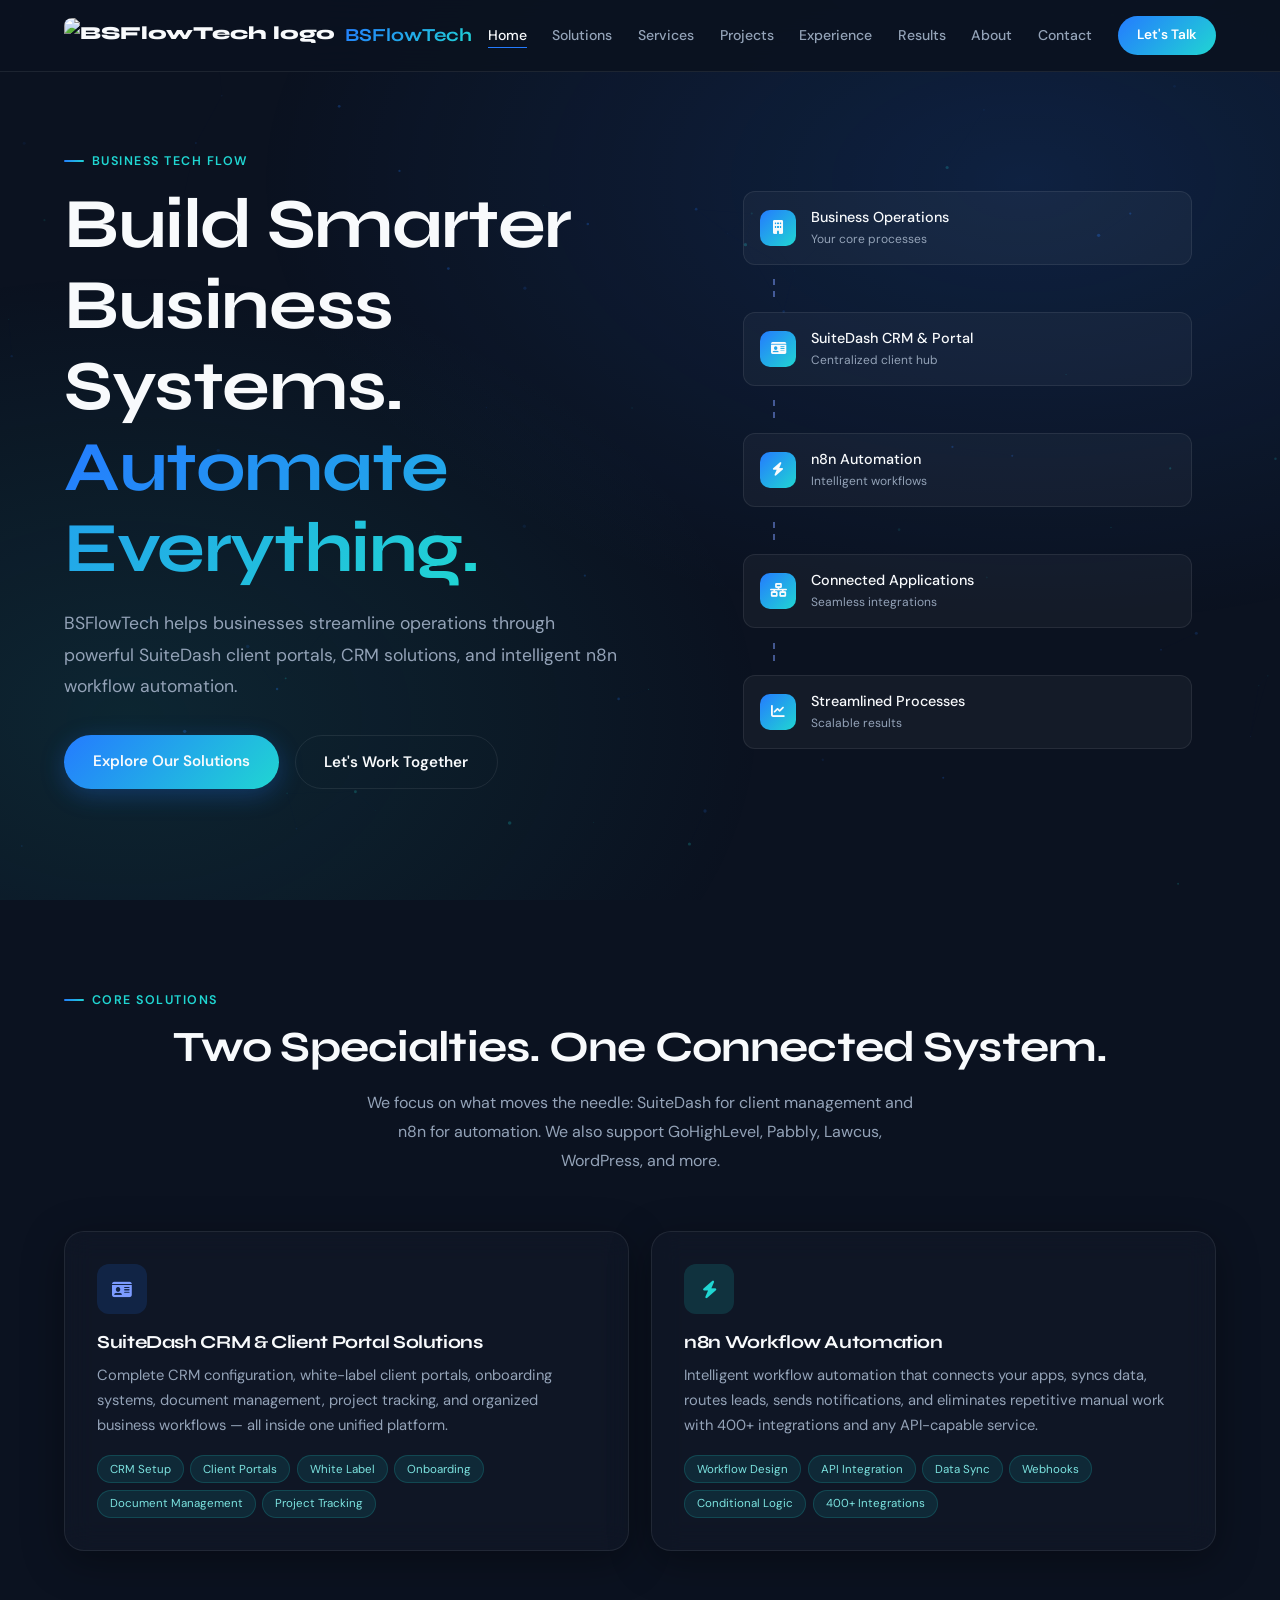
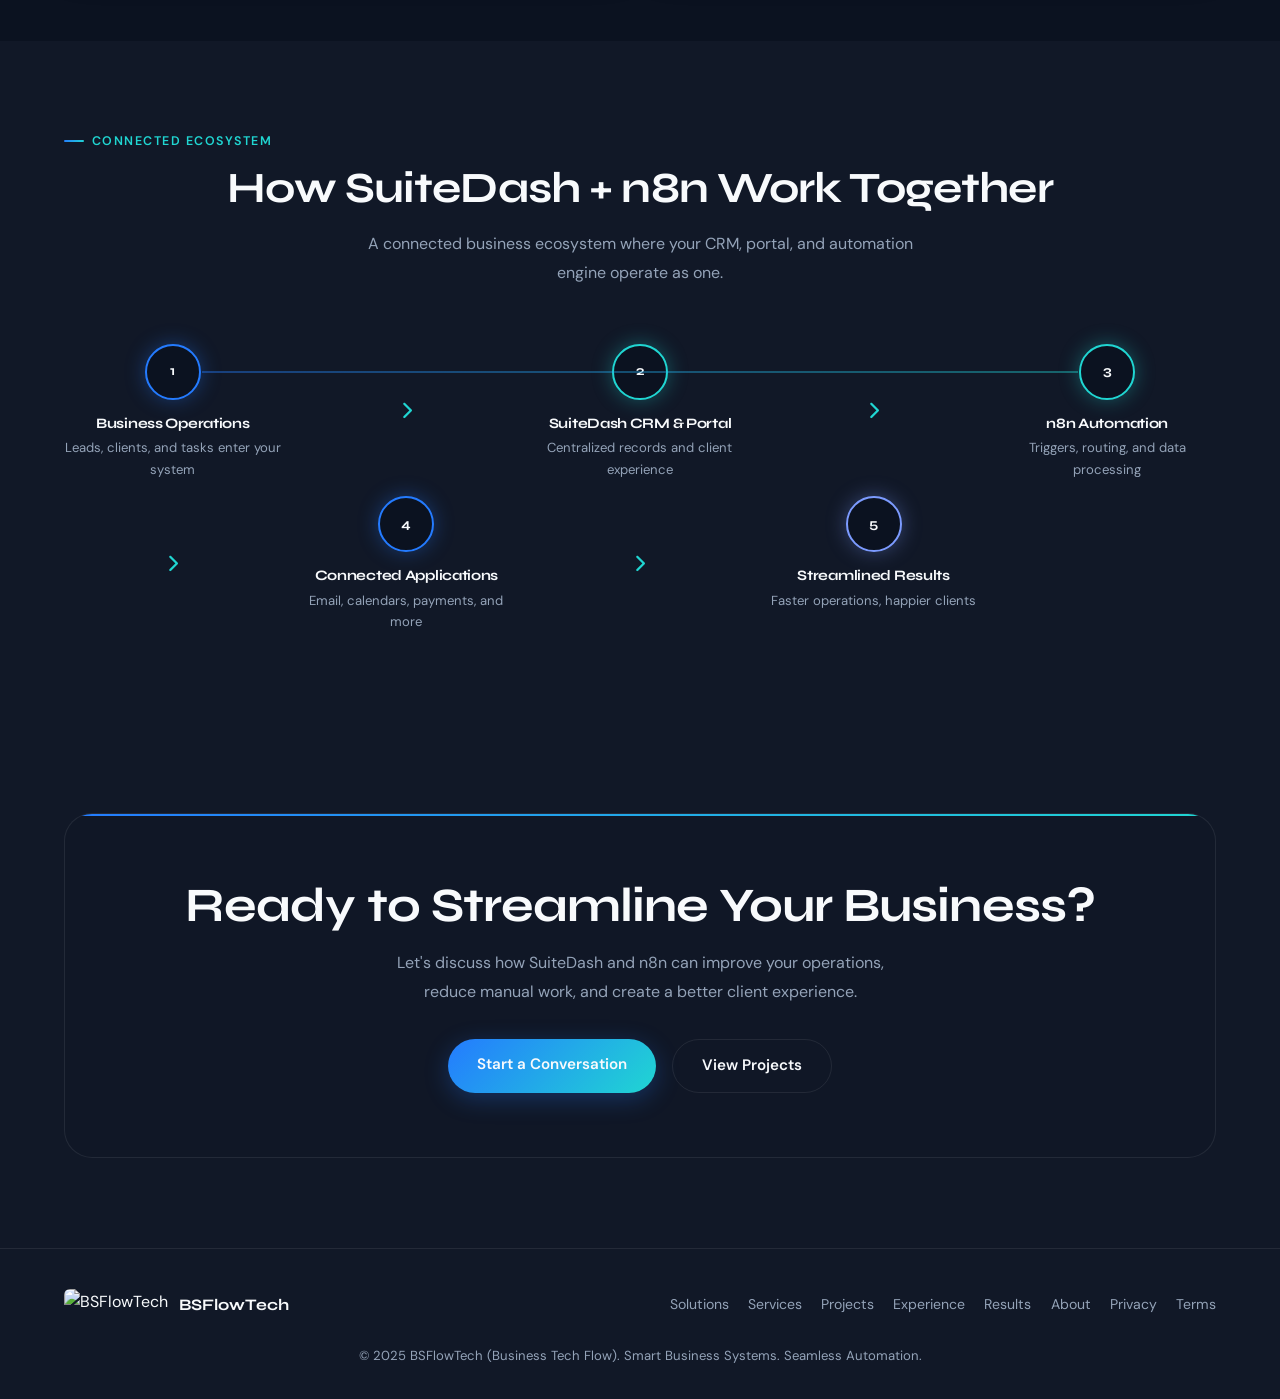
==== commit ac38af9d: "Update index.html" ====
--- a/index.html
+++ b/index.html
@@ -34,11 +34,7 @@
 a{color:inherit;text-decoration:none}
 :focus-visible{outline:2px solid var(--blue);outline-offset:3px}
 img{max-width:100%;display:block}
-
-/* Canvas particles */
 #particles-canvas{position:fixed;inset:0;z-index:0;pointer-events:none}
-
-/* Navigation */
 .nav{position:fixed;inset:0 0 auto;height:72px;z-index:50;background:rgba(11,18,32,0.9);backdrop-filter:blur(20px);border-bottom:1px solid var(--border);transition:box-shadow .3s}
 .nav.scrolled{box-shadow:0 4px 30px rgba(36,123,255,0.08)}
 .nav .wrap{height:100%;display:flex;align-items:center;justify-content:space-between;max-width:1200px;margin:0 auto;padding:0 1.5rem}
@@ -53,21 +49,15 @@
 .links .btn{color:#fff;padding:.5rem 1.2rem;font-size:.85rem;background:var(--grad);border-radius:999px;border:none;font-weight:600}
 .links .btn:hover{transform:translateY(-2px);box-shadow:0 6px 20px rgba(36,123,255,0.3)}
 .burger{display:none;background:none;border:0;color:var(--white);font-size:1.4rem;cursor:pointer;width:44px;height:44px}
-
-/* Mobile menu */
 .mob-menu{display:none;position:fixed;top:72px;left:0;right:0;bottom:0;background:rgba(11,18,32,0.98);backdrop-filter:blur(24px);z-index:45;flex-direction:column;align-items:center;justify-content:center;gap:2rem;padding:2rem}
 .mob-menu.open{display:flex}
 .mob-menu a{color:var(--white);font-family:'Syne',sans-serif;font-size:1.6rem;font-weight:700}
 .mob-menu a.active{color:var(--cyan)}
-
-/* Buttons */
 .btn{display:inline-block;padding:.85rem 1.8rem;border-radius:999px;font-weight:600;font-size:.95rem;border:1px solid var(--border);cursor:pointer;font-family:inherit;color:var(--white);background:none;transition:transform .2s,box-shadow .2s,background .2s;text-align:center}
 .btn:hover{transform:translateY(-2px)}
 .btn-p{background:var(--grad);border:0;box-shadow:0 6px 24px rgba(36,123,255,0.28)}
 .btn-p:hover{box-shadow:0 10px 30px rgba(36,123,255,0.4)}
 .btn-g:hover{background:var(--card)}
-
-/* Sections */
 section{padding:90px 0;position:relative;z-index:2}
 .wrap{max-width:1200px;margin:0 auto;padding:0 1.5rem}
 .alt{background:var(--surface)}
@@ -78,76 +68,45 @@
 .head{margin-bottom:3.5rem}
 .center{text-align:center}
 .center .lead{margin:0 auto}
-
-/* Glass cards */
 .glass{background:var(--card);border:1px solid var(--border);border-radius:20px;backdrop-filter:blur(14px);box-shadow:var(--shadow);transition:transform .35s,border-color .3s}
 .glass:hover{transform:translateY(-6px);border-color:rgba(36,123,255,0.25)}
-
-/* Reveal animations */
 .rv{opacity:0;transform:translateY(28px);transition:opacity .7s ease,transform .7s cubic-bezier(.22,1,.36,1)}
 .rv.on{opacity:1;transform:none}
 .rv-left{opacity:0;transform:translateX(-30px);transition:opacity .7s ease,transform .7s cubic-bezier(.22,1,.36,1)}
 .rv-left.on{opacity:1;transform:none}
 .rv-right{opacity:0;transform:translateX(30px);transition:opacity .7s ease,transform .7s cubic-bezier(.22,1,.36,1)}
 .rv-right.on{opacity:1;transform:none}
-
-/* Back to top */
 .back-top{position:fixed;bottom:2rem;right:2rem;width:44px;height:44px;border-radius:12px;background:var(--card);border:1px solid var(--border);display:grid;place-items:center;color:var(--cyan);font-size:1rem;cursor:pointer;z-index:40;transition:all .3s;opacity:0;transform:translateY(20px);text-decoration:none}
 .back-top.show{opacity:1;transform:translateY(0)}
 .back-top:hover{background:rgba(36,123,255,0.12);border-color:rgba(36,123,255,0.3);transform:translateY(-3px)}
-
-/* Footer */
 footer{border-top:1px solid var(--border);padding:2.5rem 0 2rem;background:var(--surface);position:relative;z-index:2}
 .fgrid{display:flex;justify-content:space-between;align-items:center;gap:2rem;flex-wrap:wrap}
 footer p,footer li,footer a{color:var(--muted);font-size:.88rem}
 footer ul{list-style:none;display:flex;gap:1.2rem;flex-wrap:wrap}
 footer a:hover{color:var(--white)}
-.footer-logo{display:flex;align-items:center;gap:.6rem;font-family:'Syne',sans-serif;font-weight:700;color:var(--white)}
-.footer-logo img{height:32px;width:auto;border-radius:6px}
-
-/* Toast */
 .toast{position:fixed;bottom:1.5rem;right:1.5rem;max-width:340px;padding:1rem 1.3rem;background:var(--surface);border:1px solid var(--border);border-radius:14px;z-index:99;transform:translateY(140%);transition:transform .4s;font-size:.9rem;color:var(--white)}
 .toast.show{transform:none}
 .toast.ok{border-color:var(--cyan)}
 .toast.err{border-color:#EF4444}
-
-/* Scrollbar */
 ::-webkit-scrollbar{width:5px}
 ::-webkit-scrollbar-track{background:var(--bg)}
 ::-webkit-scrollbar-thumb{background:var(--blue);border-radius:3px}
-
-/* Reduced motion */
 @media (prefers-reduced-motion:reduce){*,*::before,*::after{animation:none!important;transition:none!important;scroll-behavior:auto!important}}
-
-/* Responsive */
-@media (max-width:900px){
-  .links{display:none}
-  .burger{display:block}
-  section{padding:64px 0}
-}
-@media (max-width:760px){
-  h2{font-size:1.6rem}
-  .fgrid{flex-direction:column;text-align:center}
-}
-
-
-/* Hero */
+@media (max-width:900px){.links{display:none}.burger{display:block}section{padding:64px 0}}
+@media (max-width:760px){h2{font-size:1.6rem}.fgrid{flex-direction:column;text-align:center}}
+
 .hero{min-height:100vh;display:flex;align-items:center;padding:120px 0 80px;background:radial-gradient(60% 50% at 80% 20%,rgba(36,123,255,.15),transparent),radial-gradient(50% 50% at 10% 80%,rgba(32,214,210,.10),transparent)}
 .hero .wrap{display:grid;grid-template-columns:1.1fr .9fr;gap:3rem;align-items:center}
 .hero h1{font-size:clamp(2.6rem,5.5vw,4.4rem);margin-bottom:1.2rem}
 .hero h1 span{background:var(--grad);-webkit-background-clip:text;-webkit-text-fill-color:transparent;background-clip:text}
 .hero .lead{font-size:1.1rem;margin-bottom:2rem}
 .btns{display:flex;gap:1rem;flex-wrap:wrap}
-
-/* Flow diagram */
 .flow{padding:1.5rem;display:grid;gap:.9rem}
 .node{display:flex;align-items:center;gap:.9rem;padding:.9rem 1rem;border-radius:12px;background:rgba(255,255,255,.04);border:1px solid var(--border);font-size:.9rem;font-weight:500}
 .node i{width:36px;height:36px;border-radius:10px;background:var(--grad);display:grid;place-items:center;font-size:.85rem;flex-shrink:0}
 .node small{display:block;color:var(--muted);font-weight:400}
 .link-line{height:18px;margin-left:30px;border-left:2px dashed rgba(124,155,255,.5);animation:dash 1.2s linear infinite}
 @keyframes dash{to{border-left-color:rgba(124,155,255,.15)}}
-
-/* Solution cards */
 .g2{display:grid;grid-template-columns:repeat(2,1fr);gap:1.4rem}
 .card{padding:2rem}
 .ic{width:50px;height:50px;border-radius:12px;background:rgba(36,123,255,.15);color:#7C9BFF;display:grid;place-items:center;font-size:1.1rem;margin-bottom:1.1rem}
@@ -155,8 +114,6 @@
 .card p{color:var(--muted);font-size:.92rem;line-height:1.7}
 .tags{display:flex;flex-wrap:wrap;gap:.4rem;margin-top:1.1rem}
 .tag{font-size:.72rem;padding:.22rem .75rem;border-radius:999px;background:rgba(32,214,210,.10);color:#7CE3E0;border:1px solid rgba(32,214,210,.18)}
-
-/* Integration section */
 .steps{position:relative}
 .steps::before{content:"";position:absolute;top:27px;left:12%;right:12%;height:2px;background:linear-gradient(90deg,var(--blue),var(--cyan));opacity:.4;transform-origin:left;transform:scaleX(0);transition:transform 1.4s ease}
 .steps.on::before{transform:scaleX(1)}
@@ -165,47 +122,18 @@
 .step-grid h4{font-size:.9rem;margin-bottom:.3rem}
 .step-grid p{color:var(--muted);font-size:.82rem}
 .arrow{color:var(--cyan);font-size:1.1rem;align-self:center}
-
-/* CTA */
 .cta{background:var(--surface);text-align:center}
 .cta-inner{background:var(--card);border:1px solid var(--border);border-radius:28px;padding:4rem 3rem;position:relative;overflow:hidden}
 .cta-inner::before{content:'';position:absolute;top:0;left:0;right:0;height:2px;background:var(--grad)}
 .cta h2{font-size:clamp(1.8rem,4vw,3rem);margin-bottom:1rem;position:relative;z-index:1}
 .cta p{color:var(--muted);max-width:520px;margin:0 auto 2rem;line-height:1.8;position:relative;z-index:1}
-
-@media(max-width:900px){
-  .hero .wrap{grid-template-columns:1fr}
-  .g2{grid-template-columns:1fr}
-  .step-grid{grid-template-columns:1fr}
-  .arrow{display:none}
-  .steps::before{display:none}
-}
+@media(max-width:900px){.hero .wrap{grid-template-columns:1fr} .g2{grid-template-columns:1fr} .step-grid{grid-template-columns:1fr} .arrow{display:none} .steps::before{display:none}}
 </style>
 </head>
 <body>
 <canvas id="particles-canvas"></canvas>
-
-<nav class="nav" id="mainNav">
-  <div class="wrap" style="height:100%;display:flex;align-items:center;justify-content:space-between;">
-    <a href="index.html" class="logo">
-      <img src="https://raw.githubusercontent.com/reyrosal123/BusinessFlowTech/main/BSFlowTech.jpeg" alt="BSFlowTech logo" style="height:36px;width:auto;border-radius:8px;"/>
-      <b>BSFlowTech</b>
-    </a>
-    <ul class="links">
-      <li><a href="index.html" class="active">Home</a></li><li><a href="solutions.html" class="">Solutions</a></li><li><a href="services.html" class="">Services</a></li><li><a href="projects.html" class="">Projects</a></li><li><a href="experience.html" class="">Experience</a></li><li><a href="about.html" class="">About</a></li><li><a href="contact.html" class="">Contact</a></li>
-      <li><a href="contact.html" class="btn">Let's Talk</a></li>
-    </ul>
-    <button class="burger" id="burger" aria-label="Menu" aria-expanded="false">&#9776;</button>
-  </div>
-</nav>
-<div class="mob-menu" id="links">
-  <a href="index.html" class="mob-link active">Home</a><a href="solutions.html" class="mob-link">Solutions</a><a href="services.html" class="mob-link">Services</a><a href="projects.html" class="mob-link">Projects</a><a href="experience.html" class="mob-link">Experience</a><a href="about.html" class="mob-link">About</a><a href="contact.html" class="mob-link">Contact</a>
-  <a href="contact.html" class="btn btn-p" style="margin-top:1rem;">Let's Talk</a>
-</div>
-<a href="#" class="back-top" id="backTop"><i class="fas fa-arrow-up"></i></a>
-
-
-<!-- Hero -->
+<nav class="nav" id="mainNav"><div class="wrap" style="height:100%;display:flex;align-items:center;justify-content:space-between;"><a href="index.html" class="logo"><img src="https://raw.githubusercontent.com/reyrosal123/BusinessFlowTech/main/BSFlowTech.jpeg" alt="BSFlowTech logo" style="height:36px;width:auto;border-radius:8px;"/><b>BSFlowTech</b></a><ul class="links"><li><a href="index.html" class="active">Home</a></li><li><a href="solutions.html" class="">Solutions</a></li><li><a href="services.html" class="">Services</a></li><li><a href="projects.html" class="">Projects</a></li><li><a href="experience.html" class="">Experience</a></li><li><a href="results.html" class="">Results</a></li><li><a href="about.html" class="">About</a></li><li><a href="contact.html" class="">Contact</a></li><li><a href="contact.html" class="btn">Let's Talk</a></li></ul><button class="burger" id="burger" aria-label="Menu" aria-expanded="false">&#9776;</button></div></nav><div class="mob-menu" id="links"><a href="index.html" class="mob-link active">Home</a><a href="solutions.html" class="mob-link">Solutions</a><a href="services.html" class="mob-link">Services</a><a href="projects.html" class="mob-link">Projects</a><a href="experience.html" class="mob-link">Experience</a><a href="results.html" class="mob-link">Results</a><a href="about.html" class="mob-link">About</a><a href="contact.html" class="mob-link">Contact</a><a href="contact.html" class="btn btn-p" style="margin-top:1rem;">Let's Talk</a></div><a href="#" class="back-top" id="backTop"><i class="fas fa-arrow-up"></i></a>
+
 <section class="hero">
   <div class="wrap">
     <div class="rv" style="transition-delay:.1s">
@@ -233,13 +161,12 @@
   </div>
 </section>
 
-<!-- Solutions -->
 <section>
   <div class="wrap">
     <div class="head center rv">
       <div class="eyebrow">Core Solutions</div>
       <h2>Two Specialties. One Connected System.</h2>
-      <p class="lead">We focus on what moves the needle: SuiteDash for client management and n8n for automation.</p>
+      <p class="lead">We focus on what moves the needle: SuiteDash for client management and n8n for automation. We also support GoHighLevel, Pabbly, Lawcus, WordPress, and more.</p>
     </div>
     <div class="g2">
       <div class="glass card rv" style="transition-delay:.1s">
@@ -254,17 +181,16 @@
       <div class="glass card rv" style="transition-delay:.2s">
         <div class="ic" style="background:rgba(32,214,210,.15);color:#20D6D2"><i class="fas fa-bolt"></i></div>
         <h3>n8n Workflow Automation</h3>
-        <p>Intelligent workflow automation that connects your apps, syncs data, routes leads, sends notifications, and eliminates repetitive manual work across your business.</p>
+        <p>Intelligent workflow automation that connects your apps, syncs data, routes leads, sends notifications, and eliminates repetitive manual work  with 400+ integrations and any API-capable service.</p>
         <div class="tags">
           <span class="tag">Workflow Design</span><span class="tag">API Integration</span><span class="tag">Data Sync</span>
-          <span class="tag">Webhooks</span><span class="tag">Conditional Logic</span><span class="tag">Third-Party Connectors</span>
-        </div>
-      </div>
-    </div>
-  </div>
-</section>
-
-<!-- Integration Flow -->
+          <span class="tag">Webhooks</span><span class="tag">Conditional Logic</span><span class="tag">400+ Integrations</span>
+        </div>
+      </div>
+    </div>
+  </div>
+</section>
+
 <section class="alt">
   <div class="wrap">
     <div class="head center rv">
@@ -308,7 +234,6 @@
   </div>
 </section>
 
-<!-- CTA -->
 <section class="cta">
   <div class="wrap">
     <div class="cta-inner rv">
@@ -322,32 +247,10 @@
   </div>
 </section>
 
-
-<footer>
-  <div class="wrap">
-    <div class="fgrid">
-      <div style="display:flex;align-items:center;gap:.7rem;">
-        <img src="https://raw.githubusercontent.com/reyrosal123/BusinessFlowTech/main/BSFlowTech.jpeg" alt="BSFlowTech" style="height:32px;width:auto;border-radius:6px;"/>
-        <span style="font-family:'Syne',sans-serif;font-weight:700;color:var(--white);">BSFlowTech</span>
-      </div>
-      <ul>
-        <li><a href="solutions.html">Solutions</a></li>
-        <li><a href="services.html">Services</a></li>
-        <li><a href="projects.html">Projects</a></li>
-        <li><a href="experience.html">Experience</a></li>
-        <li><a href="contact.html">Contact</a></li>
-      </ul>
-    </div>
-    <p style="text-align:center;color:var(--muted);font-size:.82rem;margin-top:1.5rem;">
-      &copy; 2025 BSFlowTech (Business Tech Flow). Smart Business Systems. Seamless Automation.
-    </p>
-  </div>
-</footer>
-
+<footer><div class="wrap"><div class="fgrid"><div style="display:flex;align-items:center;gap:.7rem;"><img src="https://raw.githubusercontent.com/reyrosal123/BusinessFlowTech/main/BSFlowTech.jpeg" alt="BSFlowTech" style="height:32px;width:auto;border-radius:6px;"/><span style="font-family:'Syne',sans-serif;font-weight:700;color:var(--white);">BSFlowTech</span></div><ul><li><a href="solutions.html">Solutions</a></li><li><a href="services.html">Services</a></li><li><a href="projects.html">Projects</a></li><li><a href="experience.html">Experience</a></li><li><a href="results.html">Results</a></li><li><a href="about.html">About</a></li><li><a href="privacy.html">Privacy</a></li><li><a href="terms.html">Terms</a></li></ul></div><p style="text-align:center;color:var(--muted);font-size:.82rem;margin-top:1.5rem;">&copy; 2025 BSFlowTech (Business Tech Flow). Smart Business Systems. Seamless Automation.</p></div></footer>
 
 <script>
 
-// Particles (blue/cyan)
 (function(){
   const c=document.getElementById('particles-canvas'),ctx=c.getContext('2d');
   let W,H,P=[];
@@ -369,24 +272,15 @@
   }
   (function loop(){ctx.clearRect(0,0,W,H);lines();P.forEach(p=>{p.update();p.draw();});requestAnimationFrame(loop);})();
 })();
-
-// Nav scroll
 const nav=document.getElementById('mainNav'),bt=document.getElementById('backTop');
 window.addEventListener('scroll',()=>{nav.classList.toggle('scrolled',scrollY>40);bt&&bt.classList.toggle('show',scrollY>500);});
-
-// Mobile menu
 const links=document.getElementById('links'),burger=document.getElementById('burger');
 if(burger&&links){burger.addEventListener('click',()=>{const o=links.classList.toggle('open');burger.setAttribute('aria-expanded',o)});
 links.querySelectorAll('a').forEach(a=>a.addEventListener('click',()=>{links.classList.remove('open');burger.setAttribute('aria-expanded',false)}));}
-
-// Reveal on scroll
 const io=new IntersectionObserver(es=>es.forEach(e=>{if(e.isIntersecting){e.target.classList.add('on');io.unobserve(e.target)}}),{threshold:.1,rootMargin:'0px 0px -50px 0px'});
 document.querySelectorAll('.rv,.rv-left,.rv-right').forEach(el=>io.observe(el));
-
-// Back to top
 if(bt){bt.addEventListener('click',e=>{e.preventDefault();window.scrollTo({top:0,behavior:'smooth'});});}
 
-// Step animation trigger
 const stepAnim=document.getElementById('stepAnim');
 if(stepAnim){const so=new IntersectionObserver(es=>es.forEach(e=>{if(e.isIntersecting){e.target.classList.add('on');so.unobserve(e.target)}}),{threshold:.2});so.observe(stepAnim);}
 </script>
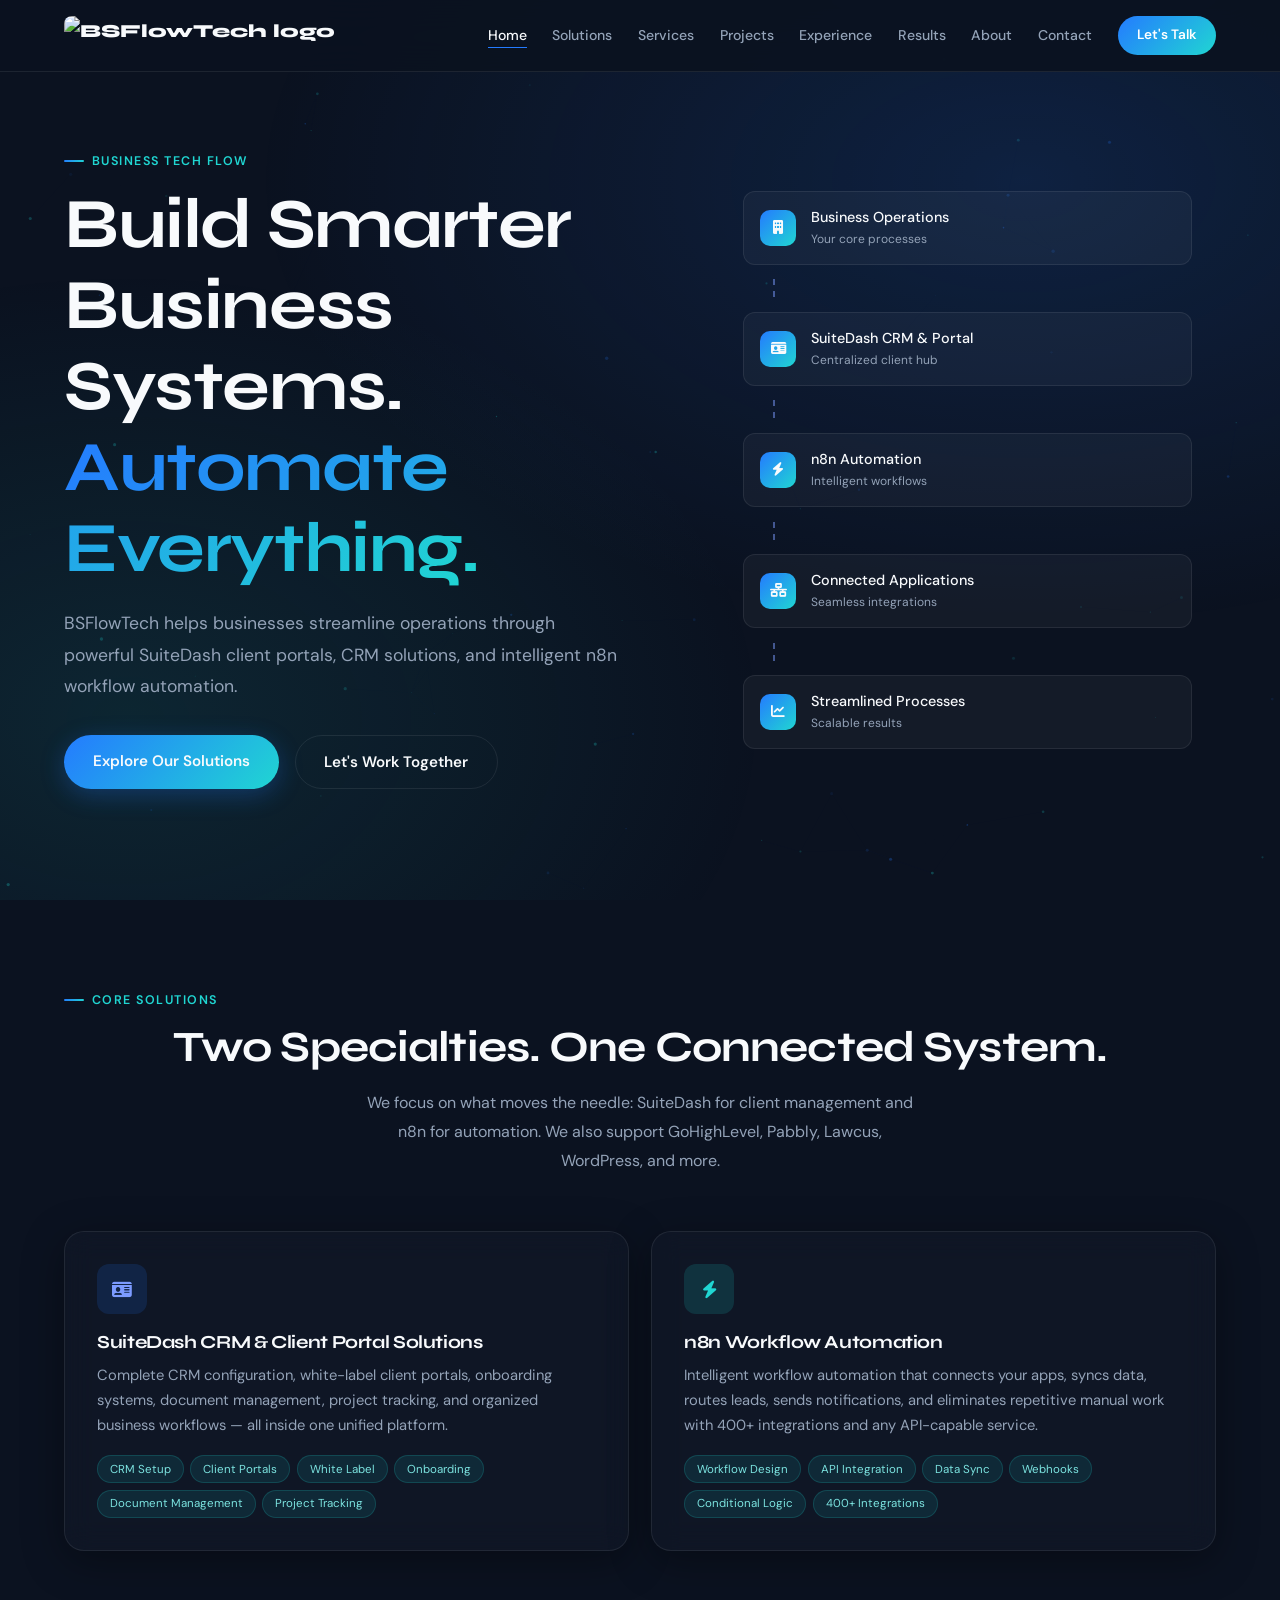
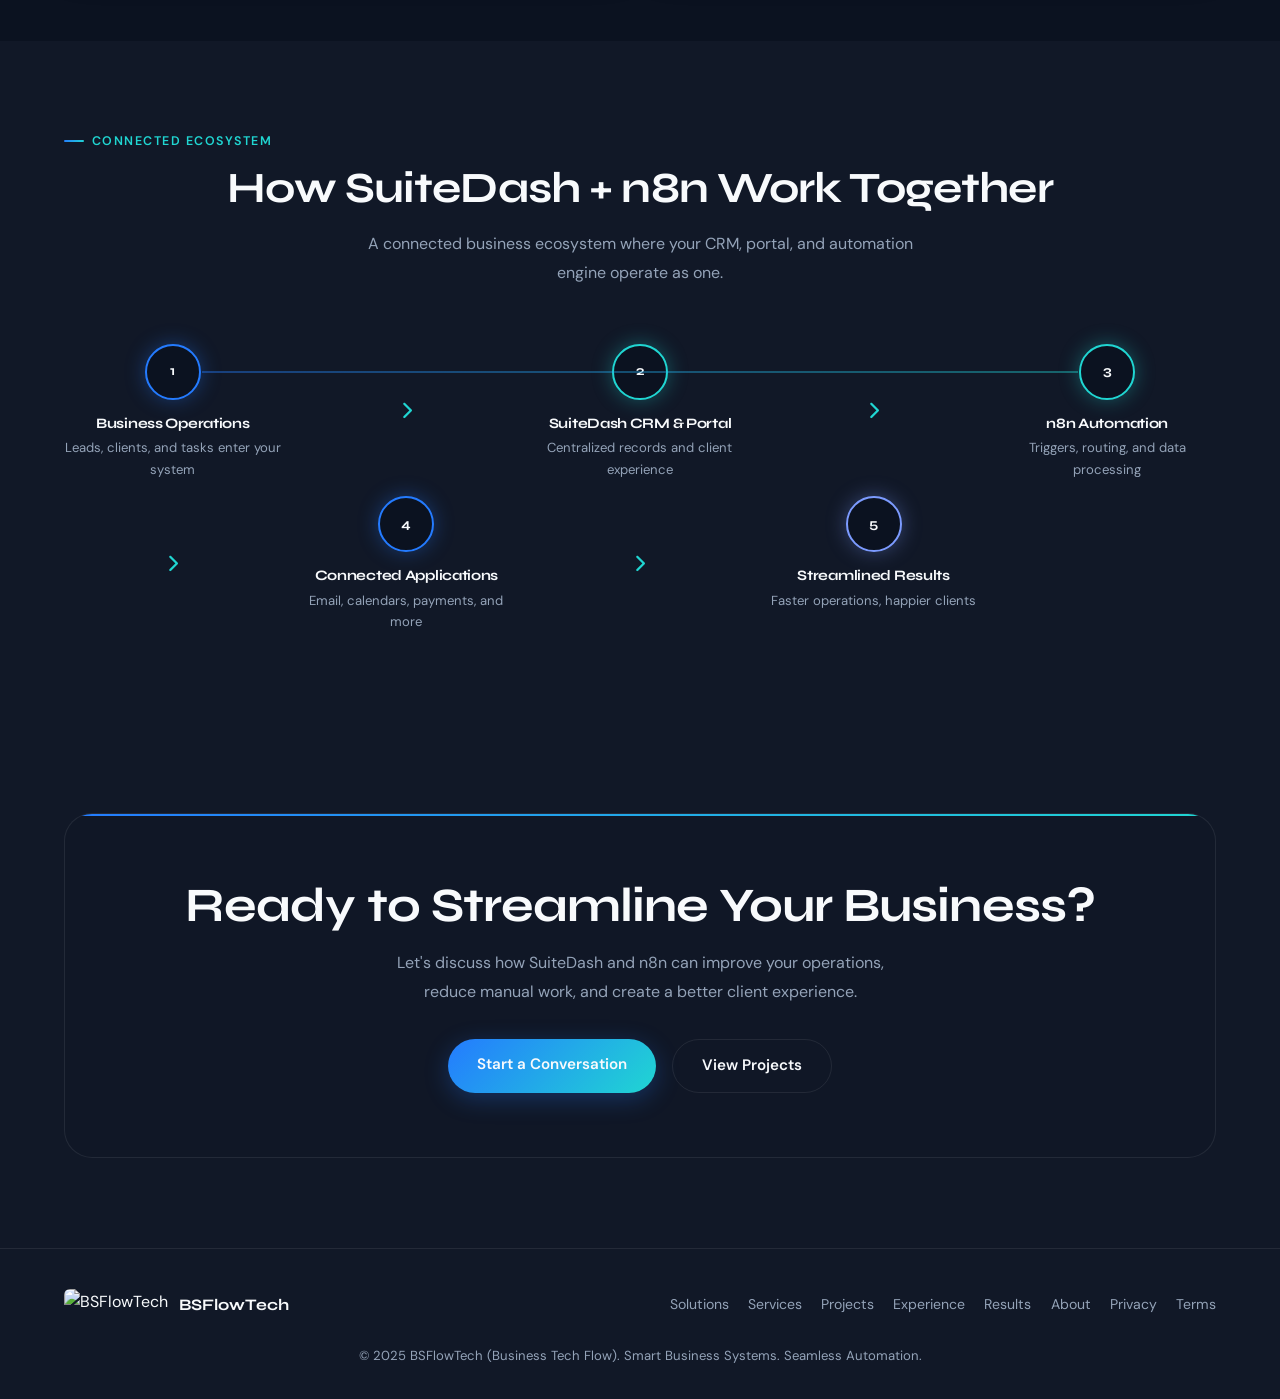
==== commit 3c28439f: "Update index.html" ====
--- a/index.html
+++ b/index.html
@@ -132,7 +132,7 @@
 </head>
 <body>
 <canvas id="particles-canvas"></canvas>
-<nav class="nav" id="mainNav"><div class="wrap" style="height:100%;display:flex;align-items:center;justify-content:space-between;"><a href="index.html" class="logo"><img src="https://raw.githubusercontent.com/reyrosal123/BusinessFlowTech/main/BSFlowTech.jpeg" alt="BSFlowTech logo" style="height:36px;width:auto;border-radius:8px;"/><b>BSFlowTech</b></a><ul class="links"><li><a href="index.html" class="active">Home</a></li><li><a href="solutions.html" class="">Solutions</a></li><li><a href="services.html" class="">Services</a></li><li><a href="projects.html" class="">Projects</a></li><li><a href="experience.html" class="">Experience</a></li><li><a href="results.html" class="">Results</a></li><li><a href="about.html" class="">About</a></li><li><a href="contact.html" class="">Contact</a></li><li><a href="contact.html" class="btn">Let's Talk</a></li></ul><button class="burger" id="burger" aria-label="Menu" aria-expanded="false">&#9776;</button></div></nav><div class="mob-menu" id="links"><a href="index.html" class="mob-link active">Home</a><a href="solutions.html" class="mob-link">Solutions</a><a href="services.html" class="mob-link">Services</a><a href="projects.html" class="mob-link">Projects</a><a href="experience.html" class="mob-link">Experience</a><a href="results.html" class="mob-link">Results</a><a href="about.html" class="mob-link">About</a><a href="contact.html" class="mob-link">Contact</a><a href="contact.html" class="btn btn-p" style="margin-top:1rem;">Let's Talk</a></div><a href="#" class="back-top" id="backTop"><i class="fas fa-arrow-up"></i></a>
+<nav class="nav" id="mainNav"><div class="wrap" style="height:100%;display:flex;align-items:center;justify-content:space-between;"><a href="index.html" class="logo"><img src="https://raw.githubusercontent.com/reyrosal123/BusinessFlowTech/main/BSFlowTech.jpeg" alt="BSFlowTech logo" style="height:40px;width:auto;border-radius:8px;"/></a><ul class="links"><li><a href="index.html" class="active">Home</a></li><li><a href="solutions.html" class="">Solutions</a></li><li><a href="services.html" class="">Services</a></li><li><a href="projects.html" class="">Projects</a></li><li><a href="experience.html" class="">Experience</a></li><li><a href="results.html" class="">Results</a></li><li><a href="about.html" class="">About</a></li><li><a href="contact.html" class="">Contact</a></li><li><a href="contact.html" class="btn">Let's Talk</a></li></ul><button class="burger" id="burger" aria-label="Menu" aria-expanded="false">&#9776;</button></div></nav><div class="mob-menu" id="links"><a href="index.html" class="mob-link active">Home</a><a href="solutions.html" class="mob-link">Solutions</a><a href="services.html" class="mob-link">Services</a><a href="projects.html" class="mob-link">Projects</a><a href="experience.html" class="mob-link">Experience</a><a href="results.html" class="mob-link">Results</a><a href="about.html" class="mob-link">About</a><a href="contact.html" class="mob-link">Contact</a><a href="contact.html" class="btn btn-p" style="margin-top:1rem;">Let's Talk</a></div><a href="#" class="back-top" id="backTop"><i class="fas fa-arrow-up"></i></a>
 
 <section class="hero">
   <div class="wrap">
